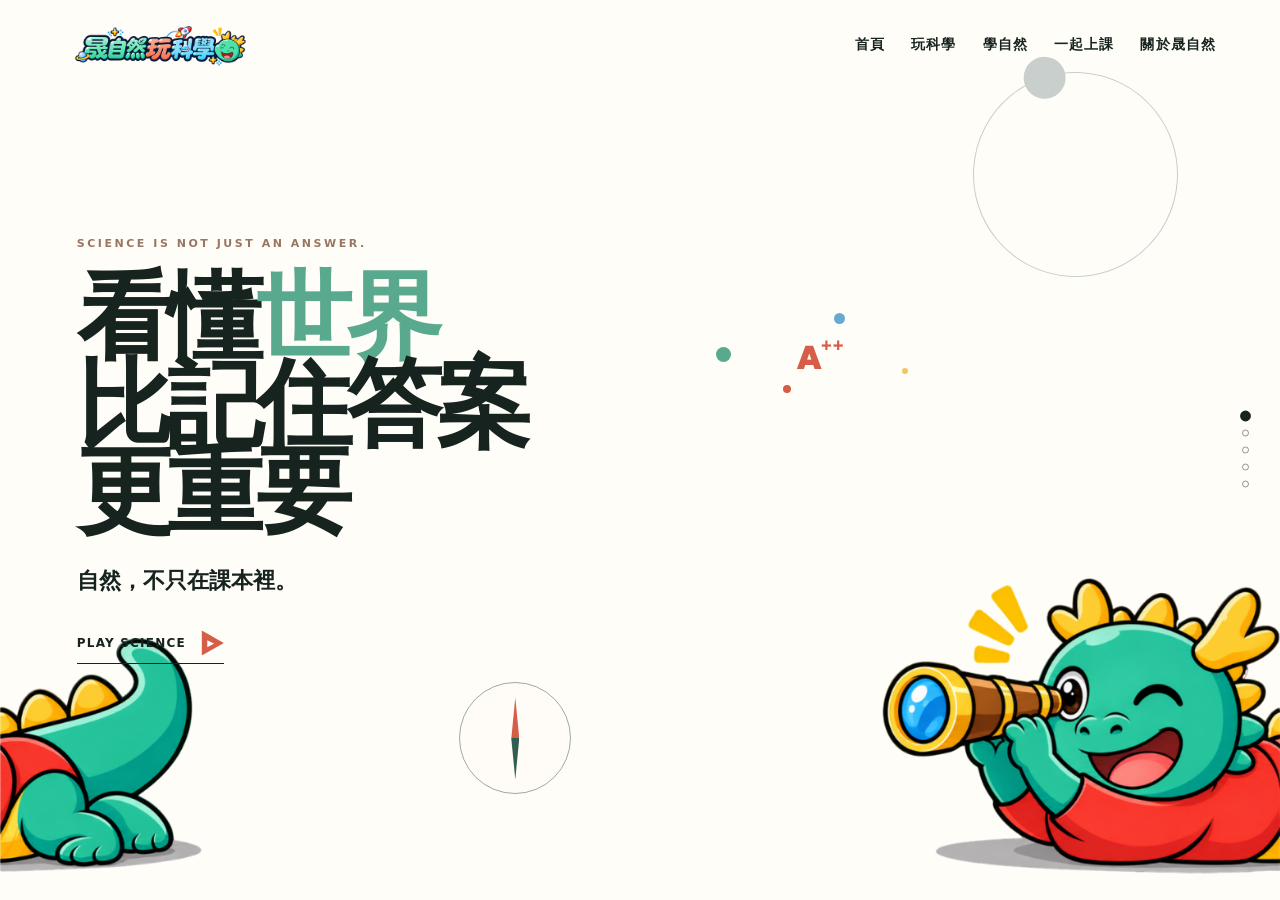
==== index.html @ 73b149ba "Match Safari CLASS layout and top spacing to approved mobile PWA (v80)" ====
<!doctype html><html lang="zh-Hant"><head><meta charset="utf-8"><meta name="viewport" content="width=device-width,initial-scale=1"><title>晟自然玩科學</title><link rel="icon" type="image/png" href="head.png?v=1"><link rel="apple-touch-icon" href="head.png?v=1"><link rel="manifest" href="manifest.webmanifest?v=1"><meta name="application-name" content="晟自然玩科學"><meta name="apple-mobile-web-app-title" content="晟自然玩科學"><meta name="theme-color" content="#f5f1e8"><meta name="description" content="晟自然｜國小、國中自然科學習、互動探索、考古題與線上課程。"><style>:root{--paper:#f5f1e8;--ink:#16231f;--muted:#69736f;--green:#59a98e;--deep:#315e50;--coral:#d65d47;--lime:#dce9a9;--night:#101b1c;--white:#fffdf8;--yellow:#f4c75d;--blue:#69a9d0;--play-neon:#00d2ff}*{box-sizing:border-box}html,body{margin:0;width:100%;height:100%;overflow:hidden}body{background:var(--paper);color:var(--ink);font-family:system-ui,-apple-system,"Noto Sans TC","Microsoft JhengHei",sans-serif}a{color:inherit}.wrap{width:min(1180px,88vw);margin:auto}.nav{height:90px;display:flex;align-items:center;justify-content:space-between;position:fixed;z-index:50;width:min(1248px,90vw);left:50%;right:auto;transform:translateX(-50%);top:0;transition:color .35s}.logo{display:flex;align-items:center}.logo-img{display:block;height:58px;width:auto;object-fit:contain}.links{display:flex;gap:26px;font-size:14px;font-weight:700;letter-spacing:.08em}.links a{text-decoration:none}.viewport{height:100svh;overflow:hidden}.track{height:100%;will-change:transform;transition:transform .78s cubic-bezier(.18,.92,.22,1.08)}.screen{height:100svh;min-height:100svh;position:relative;overflow:hidden;display:flex;align-items:center}.hero{background:var(--white);padding:110px 0 55px}.hero-copy{position:relative}.kicker,.section-label{font-size:11px;letter-spacing:.23em;font-weight:800;color:#987661;margin-bottom:24px}.hero h1{line-height:.91;letter-spacing:-.065em;margin:0;font-weight:900}.hero h1 i{font-style:normal;color:var(--green)}.hero p{font-size:clamp(17px,1.7vw,24px);font-weight:700;line-height:1.55;margin:28px 0 25px}.start,.btn{display:inline-flex;gap:13px;align-items:center;text-decoration:none;font-size:12px;font-weight:900;letter-spacing:.1em;border-bottom:1px solid currentColor;padding:8px 0}.start b{display:grid;place-items:center;width:25px;height:25px;background:var(--coral);color:white;clip-path:polygon(12% 0,100% 50%,12% 100%);font-size:9px}.lab{position:absolute}.moon-orbit{position:absolute;border:1px solid #bbc5c0;border-radius:50%;transform:rotate(-18deg)}.moon{position:absolute;border-radius:50%}.compass{position:absolute;width:112px;height:112px;border:1px solid #9eaaa4;border-radius:50%;display:grid;place-items:center;background:rgba(255,253,248,.8)}.needle{width:8px;height:82px;background:linear-gradient(var(--coral) 0 50%,var(--deep) 50%);clip-path:polygon(50% 0,100% 50%,50% 100%,0 50%);transition:transform .15s ease}.particle{position:absolute;border-radius:50%;background:var(--green);transition:transform .25s ease}.p1{width:15px;height:15px}.p2{width:8px;height:8px;background:var(--coral)}.p3{width:11px;height:11px;background:var(--blue)}.p4{width:6px;height:6px;background:var(--yellow)}.pluspop{position:absolute}.whyplay{background:var(--night);color:#f7f4e9}.whyplay-grid{display:grid;grid-template-columns:1fr 1fr;gap:8vw;align-items:center}.whyplay .why h2{font-size:clamp(35px,5.3vw,72px);line-height:1.08;margin:18px 0;letter-spacing:-.04em}.why-line{display:block;white-space:nowrap}.why-accent{color:#aebcb7}.whyplay .playbox{border-left:1px solid #48615c;padding-left:6vw}.playbox h2{font-size:clamp(58px,8vw,112px);line-height:.82;letter-spacing:-.07em;margin:18px 0 28px}.playbox h2 em{font-style:normal;color:var(--lime)}.playbox p{color:#aebcb7;line-height:1.75;max-width:440px}.playbox .btn{color:var(--play-neon);border-bottom-color:var(--play-neon);text-shadow:0 0 10px rgba(0,210,255,.5);box-shadow:0 7px 10px -10px rgba(0,210,255,.7);transition:color .2s,text-shadow .2s,box-shadow .2s}.playbox .btn:hover{color:var(--play-neon);text-shadow:0 0 10px rgba(0,210,255,.85),0 0 18px rgba(0,210,255,.5);box-shadow:0 8px 13px -9px rgba(0,210,255,1)}.dots{position:fixed;right:2.4vw;top:50%;transform:translateY(-50%);z-index:60;display:grid;gap:10px;transition:color .35s}.dot{width:7px;height:7px;border:1px solid currentColor;border-radius:50%;opacity:.45;transition:.25s}.dot.on{background:currentColor;transform:scale(1.55);opacity:1}.screen .scene{opacity:.15;transform:translateY(38px);transition:opacity .55s .18s,transform .72s cubic-bezier(.16,1,.3,1) .12s}.screen.active .scene{opacity:1;transform:none}.screen.active{animation:land .78s cubic-bezier(.18,.92,.22,1.08)}@keyframes land{0%{filter:brightness(.98)}72%{filter:brightness(1.015)}100%{filter:none}}@media(max-width:760px){html,body{overflow:auto}.viewport{height:auto;overflow:visible}.track{transform:none!important;transition:none}.screen{height:auto;min-height:100svh}.dots{display:none}.links{display:none}.nav{position:absolute}.whyplay-grid{grid-template-columns:1fr}.whyplay .playbox{border-left:0;padding:30px 0 0}}</style><link rel="stylesheet" href="hero-fix.css?v=80"></head><body><header class="nav"><div class="logo"><img class="logo-img" src="logo.png?v=2" alt="晟自然"></div><nav class="links"><a href="#hero">首頁</a><a href="#play">玩科學</a><a href="#learn">學自然</a><a href="#class">一起上課</a><a href="#about">關於晟自然</a></nav></header><div class="viewport"><main class="track" id="track"><section class="screen hero active" id="hero"><div class="wrap scene"><div class="hero-copy"><div class="kicker">SCIENCE IS NOT JUST AN ANSWER.</div><h1>看懂<i>世界</i><br>比記住答案<br>更重要</h1><p>自然，不只在課本裡。</p><a class="start go" href="#play" data-page="1">PLAY SCIENCE <b>▶</b></a></div></div><div class="lab" id="lab" aria-hidden="true"><div class="moon-orbit"><div class="moon"></div></div><div class="compass"><div class="needle" id="needle"></div></div><i class="particle p1"></i><i class="particle p2"></i><i class="particle p3"></i><i class="particle p4"></i><div class="pluspop">++</div></div><img class="hero-mascot tail" src="jiaB.png" alt=""><img class="hero-mascot head" src="jiaA.png" alt="加瓏拿著望遠鏡探索自然"></section><section class="screen whyplay" id="play"><svg class="play-circuit-art" viewBox="0 0 400 860" preserveAspectRatio="none" aria-hidden="true" focusable="false"><defs><linearGradient id="play-current" x1="0" y1="0" x2="1" y2="1"><stop stop-color="#79b69c"/><stop offset=".52" stop-color="#00d2ff"/><stop offset="1" stop-color="#dce9a9"/></linearGradient></defs><g class="circuit-wires"><path class="circuit-loop" d="M301 205 Q301 181 328 181 L357 181 Q380 181 380 207 L380 585 Q380 610 351 610 L345 610 Q321 610 321 633 L321 774 Q321 794 298 794 L282 794 Q262 794 262 773 L262 654 Q262 633 285 633 L297 633 L297 450 Q297 428 274 428 L267 428 L267 232 Q267 205 301 205 Z"/><path id="play-cta-wire" d=""/></g><g class="circuit-current"><path class="circuit-loop-flow" d="M301 205 Q301 181 328 181 L357 181 Q380 181 380 207 L380 585 Q380 610 351 610 L345 610 Q321 610 321 633 L321 774 Q321 794 298 794 L282 794 Q262 794 262 773 L262 654 Q262 633 285 633 L297 633 L297 450 Q297 428 274 428 L267 428 L267 232 Q267 205 301 205 Z"/><path class="circuit-cta-flow" id="play-cta-flow" d=""/></g><g class="circuit-nodes"><circle cx="301" cy="205" r="3"/><circle cx="297" cy="633" r="3"/><circle cx="321" cy="633" r="3"/><circle cx="262" cy="773" r="3"/></g><g class="circuit-symbols"><g class="circuit-bulb"><circle cx="380" cy="346" r="17"/><path d="M368 334 L392 358 M392 334 L368 358"/></g><g class="circuit-battery"><path d="M303 711 H339 M310 728 H332 M321 705 V711 M321 728 V735"/></g></g></svg><div class="wrap whyplay-grid scene"><div class="why"><div class="section-label">WHY 晟自然？</div><h2 class="why-desktop"><span class="why-line">不是把世界</span><span class="why-line">簡化</span><span class="why-line">而是讓孩子</span><span class="why-line">具備理解複雜</span><span class="why-line">的<span class="why-accent">能力</span></span></h2><h2 class="why-mobile"><span class="why-line">不是把世界簡化</span><span class="why-line">而是讓孩子</span><span class="why-line">具備理解複雜的<span class="why-accent">能力</span></span></h2></div><div class="playbox"><div class="section-label">01 / PLAY — 玩科學</div><h2>PLAY<br>WITH<br><em>SCIENCE.</em></h2><p class="play-desc-desktop">從探索月相、光學、電路到各種自然現象，透過互動模擬<br>自己動手操作，親眼看見，自然理解。</p><p class="play-desc-mobile"><span>從探索月相、光學、電路到各種自然現象</span><span>透過互動模擬，自己動手操作</span><span>親眼看見，自然理解。</span></p><a class="btn" href="https://ssscchannel.github.io/ssscsystem/" target="_blank" rel="noopener">進入「晟自然玩科學」 ↗</a></div></div></section><section class="screen learn" id="learn"><div class="wrap learn-grid scene"><div class="head-row"><div><div class="section-label">02 / LEARN — 主動練習</div><h2><span class="learn-title-main">學習</span><span class="learn-title-sub">不只一條路</span></h2></div></div><div class="paths"><article class="path"><span class="num">A / EXAM DATABASE</span><span class="mark" aria-hidden="true"></span><h3>考古題系統</h3><p class="learn-desc-desktop">國小自然科考古卷搜尋、整理與練習的資源站。</p><p class="learn-desc-mobile"><span>國小自然科考古卷搜尋</span><span>整理與練習的資源站</span></p><a href="https://ssscchannel.github.io/daq/" target="_blank" rel="noopener">開始探索 →</a></article><article class="path"><span class="num">B / QUICK TEST</span><span class="mark" aria-hidden="true"></span><h3>線上速測系統</h3><p class="learn-desc-desktop">3～9 年級自然科，隨時隨地、快速練習的成就系統。</p><p class="learn-desc-mobile"><span>3～9 年級自然科</span><span>隨時隨地、快速練習的成就系統</span></p><a href="https://ssscchannel.github.io/test/" target="_blank" rel="noopener">立即解鎖 →</a></article></div></div></section><section class="screen classroom" id="class"><div class="wrap scene"><div class="section-label">03 / CLASS — 一起上課</div><h2><span class="class-title-main">CLASS <span class="class-slash">/</span></span><span class="class-title-sub">WITH ME.</span><span class="online-live" aria-label="線上課程">ONLINE</span></h2><div class="classes"><article class="course course-core"><div class="course-kicker">▶ / CORE</div><div class="course-name" role="button" tabindex="0" aria-haspopup="dialog" aria-label="查看國小 3～6 年級進度課程說明">國小 3～6 年級<br>進度課程<span class="course-name-arrow">&nbsp;&nbsp;&nbsp;↑</span></div><div class="course-info"><div class="course-info-label">Course Introduction</div><strong>國小 3～6 年級進度課程</strong><ul><li>建構在學校課本之上的重點課程，單元內容與課本相符。</li><li>跨三大版本並結合國中延伸觀念，由晟老師自編講義。</li><li>購買課程會收到指定版本的單元序；每單元包含「講義＋教學影片」與「題庫＋解析影片」。</li><li>講義採電子檔，自行下載影印；課程可使用至國小畢業。</li></ul></div></article><article class="course course-advanced"><div class="course-kicker">▶▶ / ADVANCED</div><div class="course-name" role="button" tabindex="0" aria-haspopup="dialog" aria-label="查看考特殊班及銜接國中資優課程說明">考特殊班及銜接國中<br>資優課程<span class="course-name-arrow">&nbsp;&nbsp;&nbsp;↑</span></div><div class="course-info"><div class="course-info-label">Course Introduction</div><strong>考特殊班及銜接國中資優課程</strong><ul><li>專為想考特殊班、超修或先修國中的學生設計。</li><li>建構在「大滿貫」之上的延伸課程，與進度課程差異較大，建議高年級或應屆畢業生再報名。</li><li>晟老師整合 20 個主題單元的自編講義；每單元包含「講義＋教學影片」與「題庫＋解析影片」。</li><li>講義採電子檔，自行下載影印；課程可使用至國七。</li></ul></div></article><article class="course course-online"><div class="course-actions"><div class="course-actions-label">INFORMATION</div><div class="course-actions-row"><a class="course-action intro-action" href="https://youtu.be/mVKucfLiyaM" target="_blank" rel="noopener">課程介紹 ↗</a><a class="course-action join-action" href="https://lin.ee/tAE7oU7" target="_blank" rel="noopener">立即報名 ↗</a></div></div></article></div></div><dialog class="class-course-modal" id="class-course-modal" aria-labelledby="class-course-modal-title"><div class="class-modal-head"><span>COURSE INTRODUCTION</span><button type="button" class="class-modal-close" aria-label="關閉課程介紹">×</button></div><div id="class-course-modal-content"></div></dialog></section><section class="screen last" id="about"><div class="wrap last-grid scene"><div class="about"><div class="section-label">04 / ABOUT — 關於晟自然</div><blockquote><span>自然</span><span>不是記住答案</span><span>更不是一堆公式</span><span>而是一種</span><span class="about-green">看懂世界的方法</span></blockquote><div class="about-copy"><p class="about-intro"><strong>我是晟老師，歡迎來到晟自然。</strong><br>我致力於將枯燥的自然科學，轉化為易懂的趣味內容。透過實驗模擬，讓原本抽象難懂的科學原理，變成孩子看得到、玩得到的驚奇體驗。無論你是對世界充滿好奇的學生，還是想讓孩子愛上學習的家長，這裡都是你們的線上科學實驗室。</p><div class="core-title">🧪 教學三大核心</div><div class="core-list"><div class="core core-a"><b>眼見為憑</b><span>不做紙上談兵，直接動手做給你看，讓科學原理瞬間具象化。</span></div><div class="core core-b"><b>生活解密</b><span>從日常生活找問題，訓練孩子觀察與思考的科學腦。</span></div><div class="core core-c"><b>邏輯升級</b><span>不只看熱鬧，更教門道。潛移默化建立國中理化所需的邏輯基礎。</span></div></div></div><div class="about-mobile-panel"><p class="about-mobile-summary"><strong>我是晟老師，歡迎來到晟自然。</strong><span>把自然科學變得有趣、易懂，從生活探索世界。</span></p><button type="button" class="about-read-more" data-about-detail="teacher">認識晟老師 ＋</button><div class="about-mobile-feature"><nav class="about-mobile-social" aria-label="晟自然社群連結"><a class="about-social-row line" href="https://lin.ee/tAE7oU7" target="_blank" rel="noopener"><span class="about-social-mark">LINE</span><span class="about-social-name">LINE</span></a><a class="about-social-row youtube" href="https://www.youtube.com/@sssc_channel" target="_blank" rel="noopener"><span class="about-social-mark">▶</span><span class="about-social-name">YouTube</span></a><a class="about-social-row facebook" href="https://www.facebook.com/profile.php?id=100086567610033" target="_blank" rel="noopener"><span class="about-social-mark">f</span><span class="about-social-name">Facebook</span></a><a class="about-social-row instagram" href="https://www.instagram.com/sssc_channel/" target="_blank" rel="noopener"><span class="about-social-mark">◎</span><span class="about-social-name">Instagram</span></a></nav><div class="about-mobile-portrait" role="img" aria-label="晟老師人物插圖"></div></div></div></div><footer class="fixed-foot"><div class="about-mobile-tagline">晟自然！成績進步就是那麼自然。</div><div class="footer-brand"><img class="footer-trademark" src="ssslogo.png" alt="晟自然註冊商標"><div class="footer-left"><div>｜ 晟自然！成績進步就是那麼自然。 ｜</div><div>｜ 晟自然輔助系統工作室&nbsp;&nbsp;統一編號&nbsp;&nbsp;00829709 ｜</div></div></div><div class="footer-right"><div class="footer-socials"><a class="footer-social line" href="https://lin.ee/tAE7oU7" target="_blank" rel="noopener" aria-label="LINE"><span>LINE</span><small>LINE</small></a><a class="footer-social youtube" href="https://www.youtube.com/@sssc_channel" target="_blank" rel="noopener" aria-label="YouTube"><span>YT</span><small>YouTube</small></a><a class="footer-social facebook" href="https://www.facebook.com/profile.php?id=100086567610033" target="_blank" rel="noopener" aria-label="Facebook"><span>f</span><small>Facebook</small></a><a class="footer-social instagram" href="https://www.instagram.com/sssc_channel/" target="_blank" rel="noopener" aria-label="Instagram"><span>IG</span><small>Instagram</small></a></div><div class="footer-copyright">Copyright © 晟自然輔助系統 All Rights Reserved</div></div></footer></div><dialog class="about-mobile-dialog" id="about-mobile-dialog" aria-labelledby="about-mobile-dialog-title"><div class="about-mobile-dialog-head"><span>ABOUT / 晟自然</span><button class="about-mobile-dialog-close" type="button" aria-label="關閉介紹">×</button></div><h3 id="about-mobile-dialog-title"></h3><div id="about-mobile-dialog-body"></div></dialog></section></main></div><div class="dots" id="dots"><i class="dot on"></i><i class="dot"></i><i class="dot"></i><i class="dot"></i><i class="dot"></i></div><script>const track=document.getElementById('track'),screens=[...document.querySelectorAll('.screen')],dots=[...document.querySelectorAll('.dot')],dotsWrap=document.getElementById('dots'),nav=document.querySelector('.nav'),particles=[...document.querySelectorAll('.particle')];let page=0,busy=false,touchY=0,touchX=0,touchBlocked=false,touchTriggered=false;function paint(){track.style.transform=`translateY(${-page*100}svh)`;screens.forEach((s,i)=>s.classList.toggle('active',i===page));dots.forEach((d,i)=>d.classList.toggle('on',i===page));nav.style.color=(page===1)?'#f7f4e9':'#16231f';dotsWrap.style.color=(page===1)?'#f7f4e9':'#16231f'}function move(n){n=Math.max(0,Math.min(screens.length-1,n));if(n===page)return;page=n;busy=true;paint();setTimeout(()=>busy=false,900)}window.addEventListener('wheel',e=>{if(innerWidth<=760)return;e.preventDefault();if(busy)return;move(page+(e.deltaY>0?1:-1))},{passive:false});window.addEventListener('keydown',e=>{if(innerWidth<=760)return;if(document.querySelector('dialog[open]')||e.target.closest('input,textarea,select,[contenteditable]'))return;if(['ArrowDown','PageDown',' '].includes(e.key)){e.preventDefault();if(!busy)move(page+1)}if(['ArrowUp','PageUp'].includes(e.key)){e.preventDefault();if(!busy)move(page-1)}});window.addEventListener('touchstart',e=>{if(!e.touches.length)return;touchY=e.touches[0].clientY;touchX=e.touches[0].clientX;touchTriggered=false;const target=e.target;touchBlocked=!!document.querySelector('dialog[open]')||!!(target instanceof Element&&target.closest('dialog,[role="dialog"],.class-course-modal,.about-mobile-dialog'));},{passive:true,capture:true});function handleSwipe(e,live){if(innerWidth<=760)return;if(touchBlocked||touchTriggered||busy||document.querySelector('dialog[open]'))return;const point=live?e.touches[0]:e.changedTouches[0];if(!point)return;const dy=touchY-point.clientY,dx=touchX-point.clientX;if(Math.abs(dy)<(live?38:48)||Math.abs(dy)<Math.abs(dx)*1.25)return;touchTriggered=true;if(live&&e.cancelable)e.preventDefault();move(page+(dy>0?1:-1));}window.addEventListener('touchmove',e=>{if(innerWidth>760)handleSwipe(e,true)},{passive:false,capture:true});window.addEventListener('touchend',e=>handleSwipe(e,false),{passive:true,capture:true});window.addEventListener('touchcancel',()=>{touchBlocked=true;},{passive:true});document.querySelectorAll('a[href^="#"]').forEach(a=>a.addEventListener('click',e=>{let id=a.getAttribute('href');if(id==='#')return;let i=screens.findIndex(s=>('#'+s.id)===id);if(i>=0&&innerWidth>760){e.preventDefault();if(!busy)move(i)}}));window.addEventListener('mousemove',e=>{if(innerWidth<=760||!screens[0].classList.contains('active'))return;particles.forEach((p,i)=>{let dx=(e.clientX-innerWidth/2)/(55+i*18),dy=(e.clientY-innerHeight/2)/(70+i*20);p.style.transform=`translate(${dx}px,${dy}px)`})});paint();
if('IntersectionObserver' in window){const observer=new IntersectionObserver(entries=>{if(innerWidth>760)return;const target=entries.filter(e=>e.isIntersecting).sort((a,b)=>b.intersectionRatio-a.intersectionRatio)[0];if(!target)return;const idx=screens.indexOf(target.target);if(idx<0)return;page=idx;screens.forEach((s,i)=>s.classList.toggle('active',i===idx));dots.forEach((d,i)=>d.classList.toggle('on',i===idx));nav.style.color=(idx===1)?'#f7f4e9':'#16231f';dotsWrap.style.color=(idx===1)?'#f7f4e9':'#16231f';},{threshold:[.5,.65]});screens.forEach(s=>observer.observe(s));}
</script><script>
(()=>{const section=document.getElementById('class'),dialog=document.getElementById('class-course-modal'),content=document.getElementById('class-course-modal-content');if(!section||!dialog||!content)return;
const mobile=()=>window.matchMedia('(max-width:760px) and (orientation:portrait)').matches;
section.querySelectorAll('.course-core .course-name,.course-advanced .course-name').forEach((name)=>{
const open=()=>{if(!mobile())return;const courses=[...section.querySelectorAll('.course-core,.course-advanced')];content.innerHTML=courses.map((course,i)=>{const info=course.querySelector('.course-info');return info?'<section class="class-modal-course class-modal-course-'+(i+1)+'">'+info.innerHTML+'</section>':'';}).join('');if(!dialog.open)dialog.showModal();dialog.scrollTop=0;};
name.addEventListener('click',open);
name.addEventListener('keydown',(e)=>{if(!mobile())return;if(e.key==='Enter'||e.key===' '){e.preventDefault();open();}});
});
dialog.querySelector('.class-modal-close').addEventListener('click',()=>dialog.close());
dialog.addEventListener('click',e=>{if(e.target===dialog)dialog.close();});
dialog.addEventListener('close',()=>{content.innerHTML='';});
window.addEventListener('resize',()=>{if(dialog.open&&!mobile())dialog.close();});
})();
</script><script>
(()=>{const section=document.getElementById('about'),dialog=document.getElementById('about-mobile-dialog'),title=document.getElementById('about-mobile-dialog-title'),body=document.getElementById('about-mobile-dialog-body');if(!section||!dialog||!title||!body)return;
const mobile=()=>matchMedia('(max-width:760px) and (orientation:portrait)').matches;
section.querySelectorAll('[data-about-detail]').forEach(button=>button.addEventListener('click',()=>{if(!mobile())return;
const type=button.dataset.aboutDetail;dialog.dataset.kind=type;
if(type==='teacher'){title.textContent='認識晟老師';body.innerHTML='';body.appendChild(section.querySelector('.about-intro').cloneNode(true));const heading=document.createElement('h4');heading.textContent='🧪 教學三大核心';heading.className='about-dialog-core-heading';body.appendChild(heading);const list=section.querySelector('.core-list').cloneNode(true);list.classList.add('about-dialog-core-list');body.appendChild(list);}
else {const source=section.querySelector('.core-list .'+type);if(!source)return;title.textContent=source.querySelector('b').textContent;body.textContent=source.querySelector('span').textContent;}
if(!dialog.open)dialog.showModal();
}));
dialog.querySelector('.about-mobile-dialog-close').addEventListener('click',()=>dialog.close());
dialog.addEventListener('click',e=>{if(e.target===dialog)dialog.close();});
window.addEventListener('resize',()=>{if(dialog.open&&!mobile())dialog.close()});
})();
</script><script>
(()=>{const section=document.getElementById('play'),svg=section?.querySelector('.play-circuit-art'),cta=section?.querySelector('.playbox .btn');if(!section||!svg||!cta)return;
const matches=()=>matchMedia('(max-width:760px) and (orientation:portrait)').matches;
const set=(id,d)=>{const el=document.getElementById(id);if(el)el.setAttribute('d',d)};
function update(){if(!matches())return;const box=svg.getBoundingClientRect();if(!box.width||!box.height)return;
const toX=x=>(x-box.left)*400/box.width,toY=y=>(y-box.top)*860/box.height;
const link=cta.getBoundingClientRect();const startX=toX(link.right),startY=toY(link.bottom)-2;
const bendX=Math.min(292,Math.max(startX+17,245));
const connector='M'+startX.toFixed(2)+' '+startY.toFixed(2)+' H'+bendX.toFixed(2)+' Q297 '+startY.toFixed(2)+' 297 '+(startY-17).toFixed(2)+' V633';
set('play-cta-wire',connector);set('play-cta-flow',connector);

}
let frame=0;const schedule=()=>{cancelAnimationFrame(frame);frame=requestAnimationFrame(update)};
window.addEventListener('resize',schedule,{passive:true});window.addEventListener('orientationchange',schedule);window.addEventListener('load',schedule,{once:true});if(document.fonts?.ready)document.fonts.ready.then(schedule);schedule();
})();
</script><script src="hero-fix.js?v=26"></script><div class="site-version-widget" id="site-version-widget"><button type="button" class="site-version-trigger" id="site-version-trigger" aria-expanded="false" aria-controls="site-version-panel">v80</button><div class="site-version-panel" id="site-version-panel" hidden><strong>網站版本確認</strong><div class="site-version-row">目前畫面：<b id="site-version-local">v80</b></div><div class="site-version-row">線上版本：<b id="site-version-online">尚未檢查</b></div><p id="site-version-status" role="status" aria-live="polite">可檢查兩支手機是否使用相同版本。</p><div class="site-version-actions"><button type="button" id="site-version-check">檢查最新版</button><button type="button" id="site-version-reload" hidden>載入新版</button><button type="button" id="site-version-close">關閉</button></div></div></div><script>
/* Mobile version verification: compare the actually loaded CSS build to a fresh index.html. */
(()=>{
  const root=document.getElementById('site-version-widget');
  if(!root)return;
  const trigger=document.getElementById('site-version-trigger');
  const panel=document.getElementById('site-version-panel');
  const online=document.getElementById('site-version-online');
  const status=document.getElementById('site-version-status');
  const check=document.getElementById('site-version-check');
  const reload=document.getElementById('site-version-reload');
  const close=document.getElementById('site-version-close');
  const localMatch=document.querySelector('link[href*="hero-fix.css?v="]')?.getAttribute('href')?.match(/hero-fix\.css\?v=(\d+)/);
  const current=Number(localMatch?.[1]||0);
  document.getElementById('site-version-local').textContent=current?'v'+current:'無法辨識';
  trigger.textContent=current?'v'+current:'版本';
  let checking=false;
  const isMobile=()=>matchMedia('(max-width:760px) and (orientation:portrait)').matches;
  async function verify(){
    if(checking||!isMobile())return;
    checking=true;check.disabled=true;status.textContent='正在查詢線上版本…';
    try{
      const url=new URL('index.html',document.baseURI);
      url.searchParams.set('version_check',Date.now().toString());
      const response=await fetch(url.toString(),{cache:'no-store',credentials:'same-origin'});
      if(!response.ok)throw Error('HTTP '+response.status);
      const page=await response.text();
      const match=page.match(/hero-fix\.css\?v=(\d+)/);
      if(!match)throw Error('missing version');
      const latest=Number(match[1]);
      online.textContent='v'+latest;
      if(current&&latest>current){
        status.textContent='發現新版，請點選「載入新版」後再驗收畫面。';
        reload.hidden=false;
        trigger.classList.add('outdated');
      }else if(current&&latest===current){
        status.textContent='版本一致，可開始比較不同手機畫面。';
        reload.hidden=true;
        trigger.classList.remove('outdated');
      }else{
        status.textContent='線上版本與本機不一致，請稍後再檢查。';
        reload.hidden=false;
      }
    }catch(err){
      online.textContent='無法確認';
      status.textContent='暫時無法取得線上版本，請確認網路後重試。';
      reload.hidden=true;
    }finally{checking=false;check.disabled=false}
  }
  function open(){panel.hidden=false;trigger.setAttribute('aria-expanded','true');verify()}
  function shut(){panel.hidden=true;trigger.setAttribute('aria-expanded','false')}
  trigger.addEventListener('click',()=>panel.hidden?open():shut());
  close.addEventListener('click',shut);
  check.addEventListener('click',verify);
  reload.addEventListener('click',()=>{
    const url=new URL('index.html',document.baseURI);
    url.searchParams.set('updated',Date.now().toString());
    location.replace(url.toString());
  });
  document.addEventListener('visibilitychange',()=>{if(!document.hidden&&isMobile()&&!panel.hidden)verify()});
  window.addEventListener('pageshow',()=>{if(!panel.hidden)verify()});
})();
</script><script>
/* PWA-only logo action: keep header visual unchanged; tap or keyboard returns to HERO. */
(()=>{
  const logo=document.querySelector('.nav .logo');
  if(!logo)return;
  const pwa=()=>window.matchMedia('(max-width:760px) and (orientation:portrait) and (display-mode:standalone)').matches;
  const sync=()=>{
    if(pwa()){
      logo.setAttribute('role','button');
      logo.setAttribute('tabindex','0');
      logo.setAttribute('aria-label','回到網站最上方');
    }else{
      logo.removeAttribute('role');logo.removeAttribute('tabindex');logo.removeAttribute('aria-label');
    }
  };
  const go=()=>{
    if(!pwa())return;
    window.scrollTo({top:0,behavior:window.matchMedia('(prefers-reduced-motion: reduce)').matches?'auto':'smooth'});
  };
  logo.addEventListener('click',go);
  logo.addEventListener('keydown',event=>{
    if(!pwa()||(event.key!=='Enter'&&event.key!==' '))return;
    event.preventDefault();go();
  });
  window.addEventListener('resize',sync);
  sync();
})();
</script><script>
/* PWA HERO v65: reserve white space below the unchanged composition on any phone height. */
(()=>{
  const hero=document.getElementById('hero');
  if(!hero)return;
  const mode=matchMedia('(max-width:760px) and (orientation:portrait) and (display-mode:standalone)');
  function sync(){
    if(!mode.matches){hero.style.removeProperty('--hero-white-tail');return;}
    const available=window.innerHeight;
    const heroHeight=hero.getBoundingClientRect().height;
    const tail=Math.max(120,Math.ceil(available-heroHeight)+48);
    hero.style.setProperty('--hero-white-tail',tail+'px');
  }
  window.addEventListener('resize',sync,{passive:true});
  window.addEventListener('pageshow',sync);
  if(document.fonts?.ready)document.fonts.ready.then(sync);
  mode.addEventListener?.('change',sync);
  sync();
})();
</script><script>
/* Safari mobile v77: tap fixed logo to go to top; extend HERO white background to cover browser toolbar variations. */
(()=>{
  const hero=document.getElementById('hero');
  const logo=document.querySelector('.nav .logo');
  if(!hero||!logo)return;
  const safariBrowser=()=>matchMedia('(max-width:760px) and (orientation:portrait) and (display-mode:browser)').matches && CSS.supports('-webkit-touch-callout','none');
  function sync(){
    if(!safariBrowser()){
      hero.style.removeProperty('--safari-hero-white-tail');
      return;
    }
    const extra=Math.max(160,Math.ceil(window.innerHeight-hero.getBoundingClientRect().height)+64);
    hero.style.setProperty('--safari-hero-white-tail',extra+'px');
    logo.setAttribute('role','button');
    logo.setAttribute('tabindex','0');
    logo.setAttribute('aria-label','回到網站最上方');
  }
  function go(){
    if(!safariBrowser())return;
    window.scrollTo({top:0,behavior:matchMedia('(prefers-reduced-motion: reduce)').matches?'auto':'smooth'});
  }
  logo.addEventListener('click',go);
  logo.addEventListener('keydown',e=>{
    if(!safariBrowser()||(e.key!=='Enter'&&e.key!==' '))return;
    e.preventDefault();go();
  });
  window.addEventListener('resize',sync,{passive:true});
  window.addEventListener('pageshow',sync);
  if(document.fonts?.ready)document.fonts.ready.then(sync);
  sync();
})();
</script></body></html>
---- hero-fix.css ----
.hero{isolation:isolate}.hero-copy{width:49%;z-index:6;transform:translateY(-3vh)}.hero h1{font-size:clamp(54px,7.5vw,108px)}.lab{right:8vw;top:8%;width:min(44vw,650px);height:70%;z-index:5}.moon-orbit{right:0;top:0;width:205px;height:205px;animation:none;border-color:#c7cfcb}.moon{right:auto;top:-21px;left:81px;width:42px;height:42px;background:#c9cfcc;box-shadow:none;transform-origin:21px 123px;animation:moonTravel 8s linear infinite}.compass{right:calc(48% + 336px);top:auto;bottom:calc(12% - 168px)}.pluspop{left:34.5%;bottom:54.5%;transform:translate(-50%,50%);font-size:0;color:var(--coral);animation:gradeBreath 2.2s ease-in-out infinite}.pluspop::before{content:"A";font-size:30px;font-weight:950;line-height:1}.pluspop::after{content:"++";position:absolute;left:100%;top:-.38em;font-size:14px;font-weight:950;line-height:1;white-space:nowrap}.particle.p1{left:18%;bottom:54%}.particle.p2{left:30%;bottom:49%}.particle.p3{left:39%;bottom:60%}.particle.p4{left:51%;bottom:52%}.hero-mascot{position:absolute;z-index:3;pointer-events:none;user-select:none;display:block;height:auto;opacity:1!important}.hero-mascot.head{right:-1px;bottom:1.2vh;width:clamp(330px,32vw,610px)}.hero-mascot.tail{left:-1px;bottom:1.2vh;width:clamp(330px,32vw,610px)}
/* LEARN — current diagonal two-tone layout */
.learn{background:linear-gradient(114deg,#e9e5de 0%,#e9e5de 49.85%,#bd7f79 49.95%,#bd7f79 100%)}.learn .learn-grid{width:min(1180px,88vw);height:78vh;position:relative}.learn .head-row{position:absolute;inset:0;margin:0;z-index:4;pointer-events:none}.learn .head-row>div{position:absolute;left:0;top:0}.learn .head-row h2{margin:0;position:relative;height:calc(clamp(52px,6.2vw,88px)*1.8 + 12px);font-size:clamp(52px,6.2vw,88px);line-height:.9;letter-spacing:-.06em;font-weight:900;color:var(--ink)}.learn .head-row h2 span{position:absolute;left:0;white-space:nowrap}.learn .head-row h2 .learn-title-main{top:12px}.learn .head-row h2 .learn-title-sub{top:calc(12px + .9em);transform:translateX(2em)}.learn .paths{position:absolute;left:0;right:0;top:34%;bottom:0}.learn .path{position:absolute;min-height:0;z-index:3}.learn .path:first-child{left:0;top:7%;width:43%;padding:28px 7% 26px 0;color:#8f554f}.learn .path:first-child .num,.learn .path:first-child h3,.learn .path:first-child p,.learn .path:first-child a{position:relative;top:36px}.learn .path:first-child .num,.learn .path:first-child p{color:#8f554f}.learn .path:nth-child(2){right:0;bottom:0;width:43%;padding:26px 0 22px 7%;color:#f5eee8}.learn .path:nth-child(2) .num,.learn .path:nth-child(2) p{color:#f5eee8}.learn .path .num{display:block;font-size:10px;letter-spacing:.08em}.learn .path h3{font-size:clamp(34px,3.3vw,48px);margin:22px 0 12px;letter-spacing:-.035em}.learn .path p{font-size:14px;line-height:1.75;margin:0 0 20px}.learn .path .mark{font-size:0;position:absolute;display:block;width:clamp(150px,15vw,220px);height:clamp(150px,15vw,220px);opacity:1;pointer-events:none;z-index:-1}.learn .path .mark::before,.learn .path .mark::after{content:"";position:absolute;inset:17%;clip-path:polygon(8% 0,100% 50%,8% 100%);background:currentColor}.learn .path .mark::after{inset:25%;background:inherit;clip-path:polygon(8% 0,100% 50%,8% 100%)}.learn .path:first-child .mark{right:-3%;top:32px;color:rgba(143,85,79,.18);transform:rotate(90deg);animation:examLogoDrop 3.2s ease-in-out infinite}.learn .path:first-child .mark::after{background:#e9e5de}.learn .path:nth-child(2) .mark{left:-2%;right:auto;top:-20%;color:rgba(245,238,232,.25);transform:rotate(-8deg);animation:quickLogoPush 3.2s ease-in-out infinite}.learn .path:nth-child(2) .mark::after{background:#bd7f79}.learn .path a{display:inline-block;position:relative;border-bottom:0;padding:7px 22px 7px 0;text-decoration:none;transition:transform .28s cubic-bezier(.2,.8,.2,1),letter-spacing .28s ease}.learn .path a::after{content:"";position:absolute;left:0;right:0;bottom:2px;height:1px;background:currentColor;transform-origin:left center;transform:scaleX(.62);transition:transform .32s cubic-bezier(.2,.8,.2,1)}.learn .path a:hover{transform:translateX(7px);letter-spacing:.035em}.learn .path a:hover::after{transform:scaleX(1)}.learn .path:first-child::before{content:"DOWNLOAD";position:absolute;left:0;top:-50px;font-size:clamp(36px,5vw,72px);font-weight:900;letter-spacing:-.06em;color:rgba(143,85,79,.10);white-space:nowrap;pointer-events:none}.learn .path:nth-child(2)::before{content:"QUICK CHECK";position:absolute;right:0;top:-84px;font-size:clamp(36px,5vw,72px);font-weight:900;letter-spacing:-.06em;color:rgba(245,238,232,.12);white-space:nowrap;pointer-events:none}
/* CLASS — current brand-led layout */
.classroom{background:#dce6d7;position:relative}.classroom::after{content:"";position:absolute;right:13vw;top:3vh;width:clamp(330px,31vw,500px);height:60vh;background:url('titi.png') center/contain no-repeat;z-index:2;pointer-events:none}.classroom .wrap{position:relative;width:min(1180px,88vw);height:76vh;z-index:3}.classroom .section-label{margin:0;color:#5d766c}.classroom h2{margin:0;position:absolute;left:0;top:9%;line-height:.82;letter-spacing:-.075em}.classroom .class-title-main,.classroom .class-title-sub{display:block;font-size:clamp(78px,10vw,150px);font-weight:950;white-space:nowrap}.classroom .class-title-main{color:#18352c}.classroom .class-slash{display:inline-block;font-size:.78em;transform:translateY(-.17em)}.classroom .class-title-sub{color:#5b9c86;transform:translateX(13vw)}.classroom h2 .online-live{position:absolute;left:clamp(455px,39vw,585px);top:clamp(38px,4vw,60px);display:flex;align-items:flex-end;gap:16px;font-size:clamp(38px,5vw,75px);line-height:.9;letter-spacing:-.035em;font-weight:950;color:#18352c;white-space:nowrap;z-index:4}.classroom h2 .online-live::before{content:"";width:.24em;height:.24em;flex:0 0 auto;border-radius:50%;background:#d94b43;box-shadow:0 0 0 .34em rgba(217,75,67,0);animation:onAirGlow 1.8s ease-out infinite;margin-bottom:.08em}.classroom .classes{position:absolute;left:0;right:0;bottom:2%;display:grid;grid-template-columns:minmax(235px,.72fr) minmax(285px,.88fr) 1.4fr;align-items:stretch;overflow:visible}.classroom .course{min-height:145px;padding:22px 24px 18px 0;position:relative;cursor:default;overflow:visible}.classroom .course+.course{padding-left:24px}.classroom .course:nth-child(2){border-left:1px solid rgba(49,94,80,.28)}.classroom .course-kicker{font-size:11px;letter-spacing:.16em;font-weight:850;color:#536c62;margin-bottom:28px}.classroom .course-name{font-size:clamp(20px,1.72vw,27px);font-weight:900;line-height:1.25;letter-spacing:-.035em;color:#18352c;transition:transform .25s ease,color .25s ease}.classroom .course:nth-child(-n+2):hover .course-name{transform:translateY(-3px);color:#5b9c86}.classroom .course-info{position:absolute;left:0;bottom:calc(100% + 8px);width:clamp(430px,35vw,560px);padding:22px 26px 24px;border-top:2px solid #5b9c86;border-bottom:1px solid rgba(49,94,80,.22);background:rgba(239,244,235,.98);color:#18352c;opacity:0;transform:translateY(14px);pointer-events:none;transition:opacity .22s ease,transform .3s cubic-bezier(.2,.8,.2,1);z-index:8}.classroom .course:nth-child(2) .course-info{left:24px}.classroom .course-info-label{font-size:11px;letter-spacing:.16em;font-weight:900;color:#5b9c86;margin-bottom:14px;text-transform:uppercase}.classroom .course-info strong{display:block;font-size:19px;line-height:1.3;margin-bottom:13px;color:#18352c}.classroom .course-info ul{list-style:none;margin:0;padding:0;display:grid;gap:8px}.classroom .course-info li{position:relative;padding-left:16px;font-size:13px;line-height:1.62;color:#315e50}.classroom .course-info li::before{content:"•";position:absolute;left:0;top:0;color:#5b9c86;font-weight:900}.classroom .course:nth-child(-n+2):hover .course-info,.classroom .course:nth-child(-n+2):focus-within .course-info{opacity:1;transform:translateY(0)}.classroom .course:nth-child(3){display:flex;align-items:flex-start;justify-content:flex-end;padding:22px 0 18px 60px}.classroom .course-actions{display:flex;flex-direction:column;align-items:flex-start;gap:17px;min-width:min(100%,430px)}.classroom .course-actions-label{font-size:11px;letter-spacing:.2em;font-weight:900;color:#536c62}.classroom .course-actions-row{display:flex;align-items:center;gap:32px;width:100%}.classroom .course-action{display:inline-block;white-space:nowrap;font-size:clamp(17px,1.5vw,22px);font-weight:900;letter-spacing:.06em;color:#18352c;text-decoration:none;background:transparent;border-radius:0;padding:7px 0 8px;border-bottom:2px solid #18352c;transition:transform .25s ease,letter-spacing .25s ease,color .25s ease,border-color .25s ease}.classroom .course-action:hover{transform:translateX(6px);letter-spacing:.09em;color:#5b9c86;border-bottom-color:#5b9c86}
/* ABOUT — current static layout */
.last{position:relative;align-items:center;background:var(--white)}.last::before{content:"";position:absolute;left:8vw;bottom:8.5vh;width:clamp(360px,31vw,500px);height:78vh;background:url('me.png') center bottom/contain no-repeat;pointer-events:none;z-index:1}.last .last-grid{position:relative;z-index:2;width:min(1180px,88vw);height:78vh;display:grid;grid-template-columns:38% 1fr;grid-template-rows:minmax(0,1fr) auto;column-gap:8vw;row-gap:0;align-items:start}.last .about{grid-column:2;grid-row:1;position:relative;z-index:3;padding-top:1vh;max-width:650px}.last .about .section-label{margin-bottom:18px}.last .about blockquote{margin:10px 0 18px;font-size:clamp(34px,3.8vw,56px);line-height:1.1;letter-spacing:-.04em;max-width:640px}.last .about blockquote span{display:block}.last .about blockquote .about-green{color:var(--green)}.last .about-copy{max-width:610px}.last .about-intro{font-size:16px;line-height:1.72;margin:0 0 22px;color:var(--muted)}.last .about-intro strong{color:var(--ink);font-size:16px}.last .core-title{font-size:16px;font-weight:900;letter-spacing:.06em;margin-bottom:12px;color:var(--ink)}.last .core-list{display:grid;gap:12px}.last .core{display:grid;grid-template-columns:112px 1fr;align-items:baseline;gap:16px;font-size:16px;line-height:1.6;color:var(--muted)}.last .core span{white-space:nowrap}.last .core b{font-size:16px;white-space:nowrap}.last .core-a b{color:var(--coral)}.last .core-b b{color:var(--green)}.last .core-c b{color:var(--blue)}.last .fixed-foot{grid-column:1/3;grid-row:2;margin:0;padding-top:18px;border-top:1px solid #c7cfcb;display:flex;justify-content:space-between;align-items:flex-end;gap:32px;color:var(--ink)}.last .footer-brand{display:flex;align-items:center;gap:14px;min-width:0}.last .footer-trademark{display:block;height:49px;width:auto;max-width:49px;object-fit:contain;flex:0 0 auto}.last .footer-left{display:grid;gap:10px;font-size:14px;line-height:1.4;letter-spacing:.02em}.last .footer-right{display:grid;justify-items:end;gap:10px}.last .footer-socials{display:flex;gap:12px;align-items:center}.last .footer-social{width:36px;height:36px;border:1px solid rgba(22,35,31,.58);border-radius:50%;display:grid;place-items:center;text-decoration:none;position:relative;transition:.22s ease;background:var(--white)}.last .footer-social>span{font-size:10px;font-weight:950;letter-spacing:-.04em}.last .footer-social.youtube>span{font-size:12px}.last .footer-social.facebook>span{font-size:18px;font-family:Arial,sans-serif}.last .footer-social.instagram>span{font-size:13px;letter-spacing:0}.last .footer-social small{position:absolute;bottom:43px;left:50%;transform:translate(-50%,4px);font-size:9px;white-space:nowrap;opacity:0;pointer-events:none;transition:.2s;color:var(--muted)}.last .footer-social:hover{transform:translateY(-2px)}.last .footer-social:hover small{opacity:1;transform:translate(-50%,0)}.last .footer-social.line:hover{border-color:#06c755;color:#06c755}.last .footer-social.youtube:hover{border-color:#ff0033;color:#ff0033}.last .footer-social.facebook:hover{border-color:#1877f2;color:#1877f2}.last .footer-social.instagram:hover{border-color:#c13584;color:#c13584}.last .footer-copyright{font-size:13px;line-height:1.4;letter-spacing:.02em;white-space:nowrap}
@keyframes onAirGlow{0%{opacity:.72;box-shadow:0 0 0 .34em rgba(217,75,67,0)}50%{opacity:1;box-shadow:0 0 .26em .34em rgba(217,75,67,.34)}100%{opacity:.82;box-shadow:0 0 .52em .34em rgba(217,75,67,0)}}@keyframes examLogoDrop{0%,100%{transform:rotate(90deg) translateX(0)}50%{transform:rotate(90deg) translateX(12px)}}@keyframes quickLogoPush{0%,100%{transform:rotate(-8deg) translateX(0)}50%{transform:rotate(-8deg) translateX(12px)}}@keyframes moonTravel{from{transform:rotate(0deg)}to{transform:rotate(360deg)}}@keyframes gradeBreath{0%,100%{opacity:.72;text-shadow:0 0 3px rgba(214,93,71,.28),0 0 8px rgba(214,93,71,.18)}50%{opacity:1;text-shadow:0 0 6px rgba(214,93,71,.9),0 0 15px rgba(214,93,71,.65),0 0 28px rgba(214,93,71,.35)}}
@media(min-width:1101px){.classroom .course-info{width:max-content;max-width:none}.classroom .course-info li{white-space:nowrap}.last::before{left:calc(50% - 585px);bottom:20vh;width:420px;height:78vh;background-position:center bottom}.last .last-grid{width:min(1248px,90vw);height:78vh;grid-template-columns:38% 1fr;column-gap:3vw}.last .about{grid-column:auto;grid-row:auto;position:absolute;left:49%;right:auto;top:5vh;width:49%;max-width:none;padding-top:0}.last .about blockquote{margin:8px 0 24px;font-size:clamp(43px,4.15vw,63px);line-height:1.01;max-width:none;width:100%}.last .about-copy,.last .about-intro{max-width:none;width:100%}.last .fixed-foot{position:absolute;left:0;right:0;bottom:1.2vh;width:100%}}
@media(max-width:1100px) and (min-width:761px){.hero-copy{width:52%;transform:translateY(-2vh)}.lab{right:4vw;width:46vw;opacity:.86}.hero-mascot.head,.hero-mascot.tail{width:34vw;bottom:1vh}.classroom::after{right:8vw;width:34vw}.classroom .classes{grid-template-columns:.8fr 1fr 1.1fr}.classroom h2 .online-live{left:44vw;top:4vw;font-size:5vw}.classroom .course-info{width:clamp(380px,45vw,500px)}.classroom .course-actions-row{gap:20px}.last::before{left:5vw;width:36vw;height:72vh}.last .last-grid{grid-template-columns:36% 1fr;column-gap:6vw}.last .about{grid-column:2}.last .fixed-foot{grid-column:1/3}.last .core{grid-template-columns:100px 1fr}.last .core span{white-space:normal}.last .footer-copyright{white-space:normal;text-align:right}}
@media(max-width:760px){.hero-copy{width:100%;transform:none}.hero-mascot{display:none!important}.lab{right:3vw;top:16%;width:55vw;height:62%;opacity:.28}.learn{background:linear-gradient(165deg,#e9e5de 0%,#e9e5de 49.8%,#bd7f79 50%,#bd7f79 100%)}.learn .learn-grid{height:auto}.learn .head-row,.learn .paths,.learn .path{position:relative!important;inset:auto!important;width:100%!important}.learn .head-row>div{position:relative;inset:auto;width:auto;max-width:none}.learn .head-row h2 .learn-title-sub{transform:none}.learn .path:first-child::before,.learn .path:nth-child(2)::before{display:none}.learn .path:first-child,.learn .path:nth-child(2){padding:28px 0}.learn .path:first-child .num,.learn .path:first-child h3,.learn .path:first-child p,.learn .path:first-child a{top:auto}.learn .path .mark{width:120px;height:120px}.learn .path:first-child .mark{top:10px}.learn .path:nth-child(2) .mark{left:auto;right:8px;top:10px}.classroom::after{width:46vw;height:36vh;right:4vw;top:10vh;opacity:.9}.classroom .wrap{height:auto}.classroom h2{position:relative;top:auto;margin:20px 0 45px}.classroom .class-title-main,.classroom .class-title-sub{font-size:17vw}.classroom .class-title-sub{transform:none}.classroom h2 .online-live{position:relative;left:auto;top:auto;margin-top:14px;width:max-content;font-size:8vw;gap:10px}.classroom .classes{position:relative;inset:auto;grid-template-columns:1fr}.classroom .course,.classroom .course+.course{padding:20px 0;border-left:0!important;min-height:0}.classroom .course-info,.classroom .course:nth-child(2) .course-info{position:relative;left:auto;bottom:auto;margin-top:14px;width:100%;display:none;opacity:1;transform:none;padding:18px}.classroom .course:hover .course-info{display:block}.classroom .course:nth-child(3){justify-content:flex-start;padding:24px 0}.classroom .course-actions{align-items:flex-start;min-width:0;width:100%}.classroom .course-actions-row{gap:22px;flex-wrap:wrap}.classroom .course-action{font-size:18px}.last::before{display:none}.last .last-grid{height:auto;display:grid;grid-template-columns:1fr;grid-template-rows:auto;gap:34px}.last .about{grid-column:1;grid-row:auto;padding:0;max-width:none}.last .about blockquote{font-size:clamp(36px,11vw,54px)}.last .about-copy{max-width:none}.last .core{grid-template-columns:1fr;gap:4px}.last .core span{white-space:normal}.last .fixed-foot{grid-column:1;grid-row:auto;position:relative;display:flex;flex-direction:column;align-items:flex-start;gap:20px;margin-top:0}.last .footer-right{justify-items:start}.last .footer-copyright{white-space:normal}.last .footer-social small{display:none}}
@media(prefers-reduced-motion:reduce){.learn .path:first-child .mark,.learn .path:nth-child(2) .mark{animation:none}.learn .path a{transition:none}.classroom .course-info{transition:none}.classroom h2 .online-live::before{animation:none}}
/* HERO mobile portrait v1: preserve desktop styles, restore visual storytelling. */
@media(max-width:760px) and (orientation:portrait){
  html{scroll-snap-type:y mandatory;scroll-padding-top:0;overscroll-behavior-y:none}
  .screen{scroll-snap-align:start;scroll-snap-stop:always}
  .screen .scene,.screen.active .scene{opacity:1;transform:none}
  .hero{height:100svh;min-height:100svh;padding:clamp(92px,11svh,112px) 0 0;align-items:flex-start;overflow:hidden}
  .hero .wrap{width:88vw;margin:0 auto;position:relative;z-index:7}
  .hero-copy{width:100%;transform:none}
  .hero .kicker{font-size:clamp(9px,2.5vw,11px);letter-spacing:.14em;margin-bottom:clamp(12px,2.2svh,20px);white-space:nowrap}
  .hero h1{font-size:clamp(39px,10.3vw,52px);line-height:1.02;letter-spacing:-.065em}
  .hero p{font-size:clamp(15px,4vw,18px);margin:clamp(12px,2svh,20px) 0 12px}
  .hero .start{font-size:12px;padding:8px 0;min-height:42px}
  .hero-mascot{display:block!important;pointer-events:none;z-index:4}
  .hero-mascot.tail{left:-7vw;right:auto;bottom:3svh;width:clamp(205px,56vw,300px)}
  .hero-mascot.head{right:-8vw;left:auto;bottom:3svh;width:clamp(225px,65vw,350px)}
  .lab{left:auto;right:4vw;top:auto;bottom:12svh;width:69vw;height:31svh;opacity:.78;z-index:2;pointer-events:none}
  .moon-orbit{right:6%;top:0;width:clamp(140px,42vw,195px);height:clamp(140px,42vw,195px)}
  .moon{left:calc(50% - 21px)}
  .compass{right:12%;top:32%;bottom:auto;width:clamp(78px,23vw,112px);height:clamp(78px,23vw,112px)}
  .needle{height:72%}
  .pluspop{left:12%;bottom:62%;opacity:.8}
  .pluspop::before{font-size:21px}.pluspop::after{font-size:11px}
}
@media(max-width:760px) and (orientation:portrait) and (max-height:540px){
  .hero{padding-top:84px}
  .hero .kicker{margin-bottom:10px}
  .hero h1{font-size:clamp(36px,9.3vw,46px)}
  .hero p{margin:10px 0 5px}
  .hero-mascot.tail,.hero-mascot.head{bottom:1svh}
  .lab{bottom:9svh;height:29svh}
}

/* HERO mobile portrait v2: user's five layout adjustments; desktop unchanged. */
@media(max-width:760px) and (orientation:portrait){
  .hero .wrap{height:100%;min-height:0}
  .hero-copy{height:100%;display:flex;flex-direction:column;align-items:flex-start}
  .hero .kicker{display:none}
  .hero p{order:-1;margin:0 0 clamp(13px,2svh,19px);font-size:clamp(16px,4.1vw,19px)}
  .hero h1{order:0;font-size:clamp(42px,11.1vw,56px);line-height:1.015}
  .hero .start{order:1;margin-top:auto;margin-bottom:max(3.2svh,env(safe-area-inset-bottom));align-self:center;z-index:9}
  .hero-mascot.tail{bottom:12svh;width:clamp(200px,54vw,290px)}
  .hero-mascot.head{bottom:12svh;width:clamp(220px,61vw,330px)}
  .lab{bottom:23svh;height:29svh;width:68vw;opacity:.78}
}
@media(max-width:760px) and (orientation:portrait) and (max-height:540px){
  .hero h1{font-size:clamp(39px,10.4vw,49px)}
  .hero p{margin-bottom:9px}
  .hero-mascot.tail,.hero-mascot.head{bottom:11svh}
  .lab{bottom:21svh;height:27svh}
}

/* HERO mobile portrait v3: breathing room, one mascot and aligned telescope target. */
@media(max-width:760px) and (orientation:portrait){
  .hero{padding-top:clamp(119px,15svh,145px)}
  .hero-mascot.tail{display:none!important}
  .hero-mascot.head{display:block!important;right:-8vw;bottom:12svh;width:clamp(220px,61vw,330px)}
  /* Lab occupies HERO as positioning canvas; ring and compass share an exact center. */
  .hero .lab{
    --orbit-d:clamp(166px,49vw,208px);
    --compass-d:clamp(82px,25vw,108px);
    --ring-x:8vw;
    --ring-bottom:26svh;
    inset:0;width:100%;height:100%;opacity:1;z-index:2;pointer-events:none;
  }
  .hero .moon-orbit{
    top:auto;right:auto;left:var(--ring-x);bottom:var(--ring-bottom);
    width:var(--orbit-d);height:var(--orbit-d);
    border-color:rgba(146,167,156,.65);
  }
  .hero .compass{
    top:auto;right:auto;
    left:calc(var(--ring-x) + (var(--orbit-d) - var(--compass-d))/2);
    bottom:calc(var(--ring-bottom) + (var(--orbit-d) - var(--compass-d))/2);
    width:var(--compass-d);height:var(--compass-d);
    background:rgba(255,253,248,.45);border-color:rgba(117,147,132,.78);
  }
  .hero .moon{left:calc(50% - 17px);top:-17px;width:34px;height:34px;transform-origin:17px calc(var(--orbit-d)/2 + 17px)}
  .hero .pluspop{
    top:44%;bottom:auto;left:57%;right:auto;transform:none;opacity:.9;
  }
  .hero .particle.p1{top:46%;bottom:auto;left:74%}
  .hero .particle.p2{top:52%;bottom:auto;left:66%}
  .hero .particle.p3{top:49%;bottom:auto;left:84%}
  .hero .particle.p4{top:54%;bottom:auto;left:79%}
}
@media(max-width:760px) and (orientation:portrait) and (max-height:540px){
  .hero{padding-top:clamp(100px,14svh,120px)}
  .hero .lab{--ring-bottom:24svh;--orbit-d:clamp(150px,45vw,180px)}
  .hero-mascot.head{bottom:11svh}
}

/* HERO mobile portrait v4: exchange the two decorative groups. */
@media(max-width:760px) and (orientation:portrait){
  /* Large concentric orbital target, centered upper-right and intentionally cropped. */
  .hero .lab{
    --orbit-d:clamp(270px,77vw,365px);
    --compass-d:clamp(114px,35vw,156px);
    --ring-x:calc(83% - var(--orbit-d)/2);
    --ring-bottom:34svh;
  }
  .hero .moon-orbit{
    left:var(--ring-x);bottom:var(--ring-bottom);
    width:var(--orbit-d);height:var(--orbit-d);
    border-color:rgba(146,167,156,.62);
  }
  .hero .compass{
    left:calc(var(--ring-x) + (var(--orbit-d) - var(--compass-d))/2);
    bottom:calc(var(--ring-bottom) + (var(--orbit-d) - var(--compass-d))/2);
    width:var(--compass-d);height:var(--compass-d);
  }
  .hero .moon{animation:moonTravel 8s linear infinite}
  /* Four colored points frame the A++ cluster near the telescope's sightline. */
  .hero .pluspop{
    left:34%;top:71%;bottom:auto;transform:translate(-50%,-50%);
    opacity:1;text-align:center;
  }
  .hero .particle.p1{left:24%;top:67%;bottom:auto}
  .hero .particle.p2{left:46%;top:70%;bottom:auto}
  .hero .particle.p3{left:26%;top:77%;bottom:auto}
  .hero .particle.p4{left:47%;top:76%;bottom:auto}
}
@media(max-width:760px) and (orientation:portrait) and (max-height:540px){
  .hero .lab{--orbit-d:clamp(245px,73vw,330px);--ring-bottom:33svh}
  .hero .pluspop{top:70%}
  .hero .particle.p1{top:66%}
  .hero .particle.p2{top:69%}
  .hero .particle.p3{top:76%}
  .hero .particle.p4{top:75%}
}

/* HERO mobile portrait v5: larger higher orbit; A++ centered in sightline cluster. */
@media(max-width:760px) and (orientation:portrait){
  .hero .lab{
    --orbit-d:clamp(325px,94vw,450px);
    --compass-d:clamp(135px,42vw,188px);
    --ring-x:calc(82% - var(--orbit-d)/2);
    --ring-bottom:39svh;
  }
  .hero .pluspop{
    left:28%;top:75%;bottom:auto;
    transform:translate(-50%,-50%);
  }
  .hero .particle.p1{left:21%;top:71%;bottom:auto}
  .hero .particle.p2{left:35%;top:71%;bottom:auto}
  .hero .particle.p3{left:21%;top:79%;bottom:auto}
  .hero .particle.p4{left:35%;top:79%;bottom:auto}
}
@media(max-width:760px) and (orientation:portrait) and (max-height:540px){
  .hero .lab{--orbit-d:clamp(290px,88vw,390px);--ring-bottom:38svh}
  .hero .pluspop{top:74%}
  .hero .particle.p1,.hero .particle.p2{top:70%}
  .hero .particle.p3,.hero .particle.p4{top:78%}
}

/* HERO mobile portrait v6: orbit shift, living compass and organic particles. */
@keyframes heroMobileNeedleSeek{
  0%,100%{transform:rotate(-16deg)}
  38%{transform:rotate(15deg)}
  62%{transform:rotate(9deg)}
  82%{transform:rotate(-10deg)}
}
@media(max-width:760px) and (orientation:portrait){
  /* Move both concentric rings together; retain v5 diameters. */
  .hero .lab{--ring-x:calc(90% - var(--orbit-d)/2)}
  /* The desktop pointer-following behavior remains unchanged. */
  .hero .compass .needle{
    animation:heroMobileNeedleSeek 5.8s ease-in-out infinite;
    transform-origin:50% 50%;
  }
  /* Keep A++ fixed; loosen the four surrounding points. */
  .hero .particle.p1{left:18%;top:70%}
  .hero .particle.p2{left:39%;top:73%}
  .hero .particle.p3{left:23%;top:81%}
  .hero .particle.p4{left:41%;top:78%}
}
@media(max-width:760px) and (orientation:portrait) and (max-height:540px){
  .hero .particle.p1{top:69%}
  .hero .particle.p2{top:72%}
  .hero .particle.p3{top:80%}
  .hero .particle.p4{top:77%}
}
@media(prefers-reduced-motion:reduce){
  .hero .compass .needle{animation:none}
}

/* HERO mobile portrait v7: subtle warm-white text outline for legibility. */
@media(max-width:760px) and (orientation:portrait){
  .hero h1{
    -webkit-text-stroke:4px #fffdf8;
    paint-order:stroke fill;
  }
}

/* WHY / PLAY mobile portrait v1: shorter three-line WHY, expanded PLAY. */
.whyplay .why-mobile,.whyplay .play-desc-mobile{display:none}
@media(max-width:760px) and (orientation:portrait){
  .whyplay .why-desktop,.whyplay .play-desc-desktop{display:none}
  .whyplay .why-mobile,.whyplay .play-desc-mobile{display:block}
  .whyplay .whyplay-grid{width:88vw;gap:clamp(22px,4svh,36px)}
  .whyplay .why h2.why-mobile{
    font-size:clamp(27px,7.9vw,34px);
    line-height:1.19;
    margin:16px 0 0;
    letter-spacing:-.045em;
  }
  .whyplay .why-mobile .why-line{white-space:nowrap}
  .whyplay .playbox{padding:0;border-left:0}
  .whyplay .playbox h2{
    font-size:clamp(63px,17vw,78px);
    line-height:.82;
    margin:16px 0 24px;
  }
  .whyplay .play-desc-mobile{
    font-size:clamp(12px,3.35vw,14px);
    line-height:1.9;
    margin:0 0 18px;
  }
  .whyplay .play-desc-mobile span{display:block;white-space:nowrap}
}
@media(max-width:760px) and (orientation:portrait) and (max-height:540px){
  .whyplay .whyplay-grid{gap:18px}
  .whyplay .why h2.why-mobile{font-size:clamp(26px,7.3vw,32px);margin-top:10px}
  .whyplay .playbox h2{font-size:clamp(58px,16vw,70px);margin:12px 0 16px}
  .whyplay .play-desc-mobile{line-height:1.65;margin-bottom:12px}
}

/* WHY/PLAY mobile portrait v2 — circuit diagram with subtle moving current. */
.play-circuit-art{display:none}
@keyframes playCircuitFlow{to{stroke-dashoffset:-180}}
@media(max-width:760px) and (orientation:portrait){
  .whyplay{isolation:isolate}
  .whyplay .play-circuit-art{
    display:block;position:absolute;inset:0;width:100%;height:100%;
    z-index:0;pointer-events:none;overflow:hidden;
  }
  .whyplay .whyplay-grid{position:relative;z-index:2}
  .play-circuit-art .circuit-wires path{
    fill:none;stroke:#719589;stroke-width:1.25;opacity:.38;
    stroke-linecap:round;stroke-linejoin:round;
  }
  .play-circuit-art .circuit-current path{
    fill:none;stroke:url(#play-current);stroke-width:2.2;
    stroke-dasharray:3 175;stroke-dashoffset:0;
    stroke-linecap:round;opacity:.88;
    animation:playCircuitFlow 9s linear infinite;
  }
  .play-circuit-art .circuit-current path:nth-child(2){animation-delay:-3s}
  .play-circuit-art .circuit-current path:nth-child(3){animation-delay:-5s}
  .play-circuit-art .circuit-nodes circle{fill:#9abcaa;opacity:.55}
  .play-circuit-art .circuit-symbols{fill:none;stroke:#a7c3b2;stroke-width:1.4;opacity:.54}
  /* This extension grows directly from the CTA underline, so it stays connected across widths. */
  .whyplay .playbox .btn{
    position:relative;z-index:3;
  }
  .whyplay .playbox .btn::after{
    content:"";position:absolute;left:100%;bottom:-1px;
    width:clamp(72px,31vw,125px);height:clamp(40px,7svh,67px);
    border-bottom:1px solid rgba(0,210,255,.62);
    border-right:1px solid rgba(0,210,255,.40);
    border-bottom-right-radius:26px;
    pointer-events:none;
  }
}
@media(max-width:760px) and (orientation:portrait) and (max-width:360px){
  .whyplay .playbox .btn::after{width:22vw}
}
@media(prefers-reduced-motion:reduce){
  .play-circuit-art .circuit-current path{animation:none;stroke-dasharray:none;opacity:.4}
}

/* WHY/PLAY mobile portrait v3 — one coherent closed circuit with familiar symbols. */
@media(max-width:760px) and (orientation:portrait){
  .play-circuit-art .circuit-wires path{opacity:.47;stroke:#7c9f92}
  .play-circuit-art .circuit-current path{stroke-width:2;stroke-dasharray:3 175;opacity:.75}
  .play-circuit-art .circuit-current path:nth-child(4){animation-delay:-6.5s}
  .play-circuit-art .circuit-nodes circle{opacity:.48}
  .play-circuit-art .circuit-symbols{stroke:#b6cbbb;stroke-width:1.5;opacity:.7}
  .play-circuit-art .circuit-bulb{stroke:#dce9a9}
  .play-circuit-art .circuit-battery{stroke:#a8c5b6}
  .play-circuit-art .circuit-cta-bridge{stroke:#00d2ff;opacity:.58}
}

/* LEARN mobile portrait v1: steeper lower diagonal, staggered learning routes. */
@media(max-width:760px) and (orientation:portrait){
  .learn{height:100svh;min-height:100svh;background:#e9e5de;isolation:isolate}
  .learn::before{
    content:"";position:absolute;inset:0;pointer-events:none;
    background:#bd7f79;
    clip-path:polygon(0 66%,100% 47%,100% 100%,0 100%);
    z-index:0;
  }
  .learn .learn-grid{
    position:relative;width:88vw;height:100svh;z-index:1;
  }
  .learn .head-row{
    position:absolute!important;inset:auto!important;
    left:0!important;top:15%!important;width:100%!important;
  }
  .learn .head-row>div{position:relative;inset:auto}
  .learn .head-row h2{
    font-size:clamp(44px,12vw,54px);height:calc(2em + 4px);
    margin:0;line-height:.94;
  }
  .learn .head-row h2 .learn-title-main{top:4px}
  .learn .head-row h2 .learn-title-sub{top:calc(4px + .94em);transform:none}
  .learn .paths{
    position:absolute!important;inset:0!important;
    height:100%!important;width:100%!important;
  }
  .learn .path:first-child{
    position:absolute!important;inset:auto!important;
    left:0!important;top:37%!important;width:100%!important;
    padding:0!important;text-align:left;
  }
  .learn .path:nth-child(2){
    position:absolute!important;inset:auto!important;
    right:0!important;top:68%!important;width:100%!important;
    padding:0!important;text-align:right;
  }
  .learn .path .num{font-size:10px;letter-spacing:.09em}
  .learn .path h3{font-size:clamp(28px,8vw,35px);line-height:1.12;margin:20px 0 12px}
  .learn .path p{font-size:clamp(12px,3.4vw,14px);line-height:1.55;margin:0 0 17px}
  .learn .path a{font-size:clamp(13px,3.6vw,15px);padding:5px 0 8px}
  .learn .path:first-child .mark{right:2%;left:auto;top:8px}
  .learn .path:nth-child(2) .mark{right:0;left:auto;top:-12px}
}
@media(max-width:760px) and (orientation:portrait) and (max-height:540px){
  .learn .head-row{top:13%!important}
  .learn .path:first-child{top:35%!important}
  .learn .path:nth-child(2){top:66%!important}
  .learn .path h3{margin:14px 0 9px}
  .learn .path p{margin-bottom:11px}
}

/* LEARN mobile portrait v2 — B+C: bold diagonal composition + larger system titles. */
@media(max-width:760px) and (orientation:portrait){
  .learn::before{
    clip-path:polygon(0 77%,100% 43%,100% 100%,0 100%);
  }
  .learn .head-row{top:14%!important}
  .learn .path:first-child{
    top:34%!important;
    max-width:100%;
  }
  .learn .path:nth-child(2){
    top:62%!important;
    max-width:100%;
  }
  .learn .path h3{
    font-size:clamp(36px,10vw,43px);
    line-height:1.08;
    margin:17px 0 13px;
    letter-spacing:-.025em;
  }
  .learn .path:first-child p{max-width:min(78vw,330px)}
  .learn .path:nth-child(2) p{
    max-width:min(78vw,320px);
    margin-left:auto;
  }
  .learn .path .num{letter-spacing:.11em}
  .learn .path a{font-size:clamp(14px,3.8vw,16px)}
  .learn .path:first-child .mark{right:4%;top:10px}
  .learn .path:nth-child(2) .mark{right:1%;top:4px}
}
@media(max-width:760px) and (orientation:portrait) and (max-height:540px){
  .learn .head-row{top:12%!important}
  .learn .path:first-child{top:33%!important}
  .learn .path:nth-child(2){top:61%!important}
  .learn .path h3{font-size:clamp(32px,9.5vw,39px);margin:12px 0 9px}
  .learn .path p{font-size:clamp(11px,3.2vw,13px);margin-bottom:10px}
}

/* LEARN mobile portrait v3: stronger titles, intentional copy breaks and balanced animated marks.
   Do not change the approved header, headline or diagonal. */
.learn .learn-desc-mobile{display:none}
@media(max-width:760px) and (orientation:portrait){
  .learn .path .learn-desc-desktop{display:none}
  .learn .path .learn-desc-mobile{
    display:block;
    max-width:none;
    font-size:clamp(13px,3.55vw,15px);
    line-height:1.65;
    margin:0 0 14px;
    white-space:normal;
  }
  .learn .path .learn-desc-mobile span{display:block;white-space:nowrap}
  .learn .path h3{
    font-size:clamp(42px,11.7vw,50px);
    line-height:1.08;
    letter-spacing:-.045em;
    white-space:nowrap;
    margin:18px 0 13px;
  }
  .learn .path:first-child{top:33%!important}
  .learn .path:nth-child(2){top:61%!important}
  .learn .path:first-child .mark{
    width:clamp(148px,42vw,192px);
    height:clamp(148px,42vw,192px);
    right:-9%;left:auto;top:68px;
  }
  .learn .path:nth-child(2) .mark{
    width:clamp(150px,44vw,195px);
    height:clamp(150px,44vw,195px);
    left:-8%;right:auto;top:63px;
  }
  .learn .path a{font-size:clamp(15px,4vw,17px)}
}
@media(max-width:760px) and (orientation:portrait) and (max-width:370px){
  .learn .path h3{font-size:clamp(38px,11.2vw,43px)}
  .learn .path .learn-desc-mobile{font-size:12px}
}
@media(max-width:760px) and (orientation:portrait) and (max-height:540px){
  .learn .path:first-child{top:32%!important}
  .learn .path:nth-child(2){top:59%!important}
  .learn .path h3{font-size:clamp(35px,10.5vw,44px);margin:11px 0 8px}
  .learn .path .learn-desc-mobile{font-size:clamp(11px,3.15vw,13px);line-height:1.45;margin-bottom:8px}
  .learn .path:first-child .mark{top:45px}
  .learn .path:nth-child(2) .mark{top:45px}
}

/* LEARN mobile portrait v4 — lift only the left end of the dividing diagonal,
   so the large QUICK TEST heading stays entirely on the rose field. */
@media(max-width:760px) and (orientation:portrait){
  .learn::before{
    clip-path:polygon(0 69%,100% 43%,100% 100%,0 100%);
  }
}

/* LEARN mobile portrait v5 — longer balanced CTA underlines. */
@media(max-width:760px) and (orientation:portrait){
  .learn .path a::after{
    width:clamp(110px,31vw,140px);
    left:0;right:auto;
    transform:scaleX(1);
  }
  .learn .path:nth-child(2) a::after{
    left:auto;right:0;
    transform-origin:right center;
  }
}

/* LEARN mobile portrait v6 — keep CTA underline only slightly longer than label. */
@media(max-width:760px) and (orientation:portrait){
  .learn .path a::after{
    width:calc(100% - 10px);
    transform:scaleX(1);
  }
}

/* CLASS mobile portrait v1 — single screen, compact courses, mascot/action zone and scroll-contained modal. */
.class-course-modal{display:none}
@media(max-width:760px) and (orientation:portrait){
  .classroom{height:100svh;min-height:100svh;overflow:hidden;align-items:stretch}
  .classroom .wrap{position:relative;width:88vw;height:100svh;margin:auto;z-index:3}
  .classroom .section-label{position:absolute;left:0;top:14%;font-size:11px}
  .classroom h2{position:absolute;left:0;top:18.8%;margin:0;line-height:.85}
  .classroom .class-title-main,.classroom .class-title-sub{
    display:block;font-size:clamp(57px,16.3vw,76px);line-height:.86;
  }
  .classroom .class-title-sub{transform:none}
  .classroom .class-slash{display:none}
  .classroom h2 .online-live{
    position:relative;left:auto;top:auto;margin-top:14px;width:max-content;
    font-size:clamp(14px,4vw,17px);font-weight:800;letter-spacing:.16em;
    line-height:1.2;gap:9px;align-items:center;padding:5px 10px 5px 2px;
    color:#315e50;
  }
  .classroom h2 .online-live::before{
    width:7px;height:7px;flex:0 0 7px;margin:0;
    box-shadow:none;animation:none;background:#d94b43;
  }
  .classroom .classes{position:static;display:block;inset:auto;width:100%;height:100%}
  .classroom .course,.classroom .course+.course{
    position:absolute;left:0;right:0;width:100%;padding:0!important;
    margin:0;min-height:0;border:0!important;overflow:visible;
  }
  .classroom .course-core{top:41%}
  .classroom .course-advanced{top:53%}
  .classroom .course-kicker{margin:0 0 12px;font-size:10px}
  .classroom .course-name{
    display:block;position:relative;top:auto;max-width:100%;
    width:max-content;font-size:clamp(15px,4.2vw,18px);
    line-height:1.35;letter-spacing:-.045em;font-weight:900;
    white-space:nowrap;cursor:pointer;
    padding:4px 0 7px;border-bottom:1px dashed rgba(49,94,80,.52);
  }
  .classroom .course-name br,.classroom .course-name-arrow{display:none}
  .classroom .course-name:focus-visible{outline:2px solid #315e50;outline-offset:4px}
  .classroom .course-name::after{
    content:"點選查看介紹";font-size:10px;font-weight:500;
    color:#5d766c;letter-spacing:.02em;
    position:absolute;right:0;top:100%;white-space:nowrap;
  }
  .classroom .course-info,.classroom .course:nth-child(2) .course-info,
  .classroom .course:hover .course-info,.classroom .course:focus-within .course-info{
    display:none!important;
  }
  .classroom .course-online{top:auto;bottom:13%;left:auto;right:0;width:61%!important}
  .classroom .course-actions{gap:15px;min-width:0;width:100%;align-items:flex-start}
  .classroom .course-actions-label{font-size:10px}
  .classroom .course-actions-row{display:flex;flex-wrap:wrap;gap:12px 18px;width:100%}
  .classroom .course-action{font-size:clamp(14px,3.8vw,17px);padding-bottom:6px}
  .classroom::after{
    right:auto;left:1.8vw;top:auto;bottom:9%;
    width:36vw;height:28svh;opacity:1;
    background-position:center bottom;
  }
  .class-course-modal[open]{
    display:block;position:fixed;inset:0;
    width:min(90vw,460px);max-width:90vw;
    max-height:min(78svh,690px);height:auto;
    margin:auto;padding:22px 22px 26px;
    background:#eff4eb;color:#18352c;border:1px solid #99b7a8;
    border-top:4px solid #5b9c86;border-radius:12px;
    box-shadow:0 18px 60px rgba(10,35,24,.25);
    overflow-y:auto;overscroll-behavior:contain;z-index:999;
  }
  .class-course-modal::backdrop{background:rgba(12,34,26,.53)}
  .class-modal-head{display:flex;align-items:center;justify-content:space-between;gap:14px;margin-bottom:12px}
  .class-modal-head>span{font-size:10px;letter-spacing:.15em;font-weight:800;color:#597967}
  .class-modal-close{display:grid;place-items:center;width:38px;height:38px;flex:0 0 38px;border:1px solid #8cae9b;border-radius:50%;background:transparent;color:#18352c;font-size:26px;line-height:1;cursor:pointer}
  .class-course-modal #class-course-modal-content strong{display:block;font-size:20px;line-height:1.4;margin-bottom:16px}
  .class-course-modal #class-course-modal-content>.course-info-label{display:none}
  .class-course-modal ul{list-style:none;display:grid;gap:12px;padding:0;margin:0}
  .class-course-modal li{position:relative;padding-left:17px;font-size:14px;line-height:1.7;color:#315e50}
  .class-course-modal li::before{content:"•";position:absolute;left:0;color:#5b9c86}
}
@media(max-width:760px) and (orientation:portrait) and (max-height:540px){
  .classroom .section-label{top:12%}
  .classroom h2{top:17%}
  .classroom .course-core{top:40%}
  .classroom .course-advanced{top:52%}
  .classroom .course-online{bottom:10%}
  .classroom::after{bottom:7%;height:26svh}
}

/* CLASS mobile portrait v2 — expressive course hierarchy and balanced action/mascot pairing. */
@media(max-width:760px) and (orientation:portrait){
  .classroom .course-core{top:40%}
  .classroom .course-advanced{top:51.8%}
  .classroom .course-kicker{margin-bottom:9px;font-size:10px}
  .classroom .course-name{
    width:max-content;max-width:100%;
    font-size:clamp(20px,5.6vw,24px);
    line-height:1.3;
    padding:3px 0 7px;
    border-bottom:1px solid rgba(49,94,80,.32);
    white-space:nowrap;
  }
  .classroom .course-core .course-name br{display:none}
  .classroom .course-advanced .course-name br{display:initial}
  .classroom .course-name::after{
    content:"☝";display:inline-block;position:relative;
    left:auto;right:auto;top:-1px;
    margin-left:9px;font-size:19px;line-height:1;
    color:#315e50;vertical-align:middle;
    animation:classTapNudge 2.7s ease-in-out infinite;
  }
  .classroom .course-advanced .course-name::after{animation-delay:-1.2s}
  .classroom .course-online{
    left:0!important;right:auto!important;
    width:52%!important;bottom:12%;
  }
  .classroom .course-actions{gap:13px;align-items:flex-start}
  .classroom .course-actions-row{
    display:flex;flex-direction:column;
    align-items:flex-start;flex-wrap:nowrap;
    gap:14px;
  }
  .classroom .course-action{
    font-size:clamp(16px,4.4vw,19px);
    padding:6px 0 8px;
    min-width:0;
  }
  .classroom::after{
    left:auto;right:2.5vw;top:auto;bottom:6.5%;
    width:47vw;height:32svh;
    background-size:contain;background-position:center bottom;
  }
}
@keyframes classTapNudge{
  0%,100%{transform:translateY(0)}
  45%{transform:translateY(-3px)}
}
@media(max-width:760px) and (orientation:portrait) and (max-height:540px){
  .classroom .course-core{top:38.5%}
  .classroom .course-advanced{top:50%}
  .classroom .course-name{font-size:clamp(19px,5.25vw,22px)}
  .classroom .course-online{bottom:10%}
  .classroom::after{bottom:5%;height:30svh}
}
@media(prefers-reduced-motion:reduce){
  .classroom .course-name::after{animation:none}
}

/* CLASS mobile portrait v3 — identifiable online-course label, triangle click cue and larger Titi. */
@media(max-width:760px) and (orientation:portrait){
  /* ONLINE means the course delivery format, not a live broadcast. */
  .classroom h2 .online-live{
    display:inline-flex;align-items:center;gap:10px;
    margin-top:15px;padding:8px 11px;
    border:1px solid rgba(49,94,80,.45);border-radius:3px;
    background:rgba(255,253,248,.34);
    color:#18352c;font-size:clamp(16px,4.4vw,19px);
    font-weight:900;letter-spacing:.13em;line-height:1;
  }
  .classroom h2 .online-live::before{
    content:"";width:8px;height:8px;flex:0 0 8px;
    background:#d94b43;border-radius:50%;box-shadow:none;
    animation:none;margin:0;
  }
  .classroom h2 .online-live::after{
    content:"線上課程";font-size:10px;font-weight:700;
    letter-spacing:.1em;margin-left:1px;
    color:#5d766c;border-left:1px solid rgba(49,94,80,.32);
    padding-left:10px;
  }
  /* Use a simple monochrome play triangle; no emoji/font-dependent hand. */
  .classroom .course-name::after{
    content:"▶";position:relative;display:inline-block;
    font-family:Arial,sans-serif;font-size:12px;
    line-height:1;color:#5b9c86;vertical-align:middle;
    margin-left:9px;top:-2px;right:auto;left:auto;
    animation:classTriangleNudge 2.8s ease-in-out infinite;
  }
  .classroom .course-advanced .course-name::after{animation-delay:-1.2s}
  .classroom .course-name:focus:not(:focus-visible){outline:none}
  .classroom .course-online{
    left:7%!important;right:auto!important;
    width:43%!important;bottom:11%;
  }
  .classroom .course-actions{gap:13px;width:100%}
  .classroom .course-actions-row{gap:14px;align-items:flex-start}
  .classroom::after{
    left:auto;right:0;top:auto;bottom:3%;
    width:61vw;height:39svh;
    background-position:center bottom;
    opacity:1;
  }
}
@keyframes classTriangleNudge{
  0%,100%{transform:translateX(0)}
  50%{transform:translateX(4px)}
}
@media(max-width:760px) and (orientation:portrait) and (max-height:540px){
  .classroom h2 .online-live{padding:7px 10px;margin-top:11px}
  .classroom .course-online{bottom:8%}
  .classroom::after{bottom:2%;height:36svh;width:58vw}
}
@media(prefers-reduced-motion:reduce){
  .classroom .course-name::after{animation:none}
}

/* CLASS mobile portrait v4 — borderless tapped course names, mirror Titi and swap with information. */
@media(max-width:760px) and (orientation:portrait){
  .classroom .course-name:focus,
  .classroom .course-name:focus-visible{
    outline:0!important;
    box-shadow:none!important;
  }
  .classroom .course-name:focus-visible{
    border-bottom-color:#315e50;
    border-bottom-width:2px;
  }
  .classroom::after{
    left:0;right:auto;bottom:2%;
    width:67vw;height:43svh;
    transform:scaleX(-1);
    transform-origin:center center;
  }
  .classroom .course-online{
    left:auto!important;right:0!important;
    width:42%!important;bottom:12%;
  }
  .classroom .course-actions{align-items:flex-start}
  .classroom .course-actions-row{align-items:flex-start}
}
@media(max-width:760px) and (orientation:portrait) and (max-height:540px){
  .classroom::after{left:0;right:auto;bottom:1%;width:64vw;height:39svh}
  .classroom .course-online{left:auto!important;right:0!important;bottom:9%}
}

/* CLASS mobile portrait v5 — advanced course on one line; extra space beside Titi. */
@media(max-width:760px) and (orientation:portrait){
  .classroom .course-advanced .course-name br{display:none}
  .classroom .course-advanced .course-name{
    font-size:clamp(17px,4.8vw,20px);
    letter-spacing:-.055em;
    white-space:nowrap;
  }
  .classroom::after{
    left:-16px;right:auto;
  }
}
@media(max-width:760px) and (orientation:portrait) and (max-width:360px){
  .classroom .course-advanced .course-name{font-size:clamp(16px,4.65vw,17px)}
  .classroom::after{left:-12px}
}

/* CLASS mobile portrait v6 — stronger single-line advanced heading; lift paired bottom elements. */
@media(max-width:760px) and (orientation:portrait){
  .classroom .course-advanced .course-name{
    font-size:clamp(19px,5.35vw,22px);
    letter-spacing:-.055em;
  }
  .classroom::after{bottom:5%}
  .classroom .course-online{bottom:15%}
}
@media(max-width:760px) and (orientation:portrait) and (max-width:360px){
  .classroom .course-advanced .course-name{font-size:clamp(17px,4.95vw,19px)}
}
@media(max-width:760px) and (orientation:portrait) and (max-height:540px){
  .classroom::after{bottom:4%}
  .classroom .course-online{bottom:12%}
}

/* CLASS mobile portrait v7 — separate CORE from header, tighten spacing to ADVANCED. */
@media(max-width:760px) and (orientation:portrait){
  .classroom .course-core{top:42%!important}
}
@media(max-width:760px) and (orientation:portrait) and (max-height:540px){
  .classroom .course-core{top:40.5%!important}
}

/* CLASS mobile portrait v8 — subtly enlarge only the ADVANCED course title. */
@media(max-width:760px) and (orientation:portrait){
  .classroom .course-advanced .course-name{
    font-size:clamp(20px,5.65vw,23px);
  }
}
@media(max-width:760px) and (orientation:portrait) and (max-width:360px){
  .classroom .course-advanced .course-name{
    font-size:clamp(18px,5.2vw,20px);
  }
}

/* ABOUT mobile portrait v1 — compact story, tappable details and three-tier footer. */
.about-mobile-panel,.about-mobile-dialog{display:none}
@media(max-width:760px) and (orientation:portrait){
  .last{height:100svh;min-height:100svh;align-items:stretch;overflow:hidden}
  .last::before{display:none}
  .last .last-grid{display:block;position:relative;width:88vw;height:100svh;margin:auto}
  .last .about{position:absolute;left:0;right:0;top:13.3%;width:100%;max-width:none;padding:0}
  .last .about .section-label{margin:0 0 13px;font-size:10px}
  .last .about blockquote{
    font-size:clamp(28px,8.6vw,37px);
    line-height:1.08;letter-spacing:-.04em;
    margin:0 0 17px;max-width:100%;
  }
  .last .about-copy{display:none}
  .last .about-mobile-panel{display:block}
  .last .about-mobile-summary{margin:0;font-size:clamp(12px,3.55vw,15px);line-height:1.6;color:#6b7771}
  .last .about-mobile-summary strong{display:block;font-weight:800;color:#16231f}
  .last .about-mobile-summary span{display:block}
  .last .about-read-more{
    margin:9px 0 15px;padding:2px 0 5px;
    border:0;border-bottom:1px solid #618f7d;
    border-radius:0;background:transparent;color:#315e50;
    font:700 13px/1.4 inherit;cursor:pointer;
  }
  .last .about-mobile-core-title{
    font-size:14px;font-weight:900;letter-spacing:.04em;
    color:#16231f;margin:0 0 10px;
  }
  .last .about-mobile-core-links{display:flex;justify-content:space-between;gap:5px}
  .last .about-core-link{
    min-width:0;flex:1;border:0;background:transparent;
    font-size:clamp(13px,3.75vw,16px);font-weight:900;
    letter-spacing:-.02em;padding:6px 0 8px;cursor:pointer;
    border-bottom:1px solid #c7cfcb;white-space:nowrap;
  }
  .last .about-core-link.core-a{color:#d65d47}
  .last .about-core-link.core-b{color:#59a98e}
  .last .about-core-link.core-c{color:#69a9d0}
  .last .about-core-link:focus-visible,.last .about-read-more:focus-visible{outline:2px solid #315e50;outline-offset:3px}
  .last .fixed-foot{
    position:absolute;left:0;right:0;bottom:2.6%;
    margin:0;width:100%;padding:11px 0 0;
    border-top:1px solid #c7cfcb;
    display:flex;flex-direction:column;align-items:center;
    justify-content:center;gap:8px;
  }
  .last .footer-right{display:contents}
  .last .footer-socials{order:1;display:flex;justify-content:center;gap:15px}
  .last .footer-social{width:34px;height:34px}
  .last .footer-brand{order:2;width:100%;justify-content:center;gap:0}
  .last .footer-trademark{display:none}
  .last .footer-left{font-size:clamp(10px,2.8vw,12px);line-height:1.5;gap:2px;text-align:center;letter-spacing:0}
  .last .footer-copyright{
    order:3;font-size:10px;line-height:1.3;
    white-space:normal;text-align:center;
    color:#67756d;
  }
  .about-mobile-dialog[open]{
    display:block;position:fixed;inset:0;margin:auto;
    width:min(90vw,460px);max-width:90vw;
    max-height:75svh;height:auto;
    padding:22px 22px 25px;border-radius:12px;
    background:#fffdf8;color:#16231f;
    border:1px solid #b7cbc0;border-top:4px solid #59a98e;
    box-shadow:0 18px 60px rgba(12,34,26,.22);
    overflow-y:auto;overscroll-behavior:contain;z-index:999;
  }
  .about-mobile-dialog::backdrop{background:rgba(12,34,26,.50)}
  .about-mobile-dialog-head{display:flex;align-items:center;justify-content:space-between;gap:10px;margin-bottom:14px}
  .about-mobile-dialog-head span{font-size:10px;letter-spacing:.14em;font-weight:800;color:#618b78}
  .about-mobile-dialog-close{width:38px;height:38px;display:grid;place-items:center;background:transparent;border:1px solid #9ebbae;border-radius:50%;color:#16231f;font-size:26px;cursor:pointer}
  .about-mobile-dialog h3{font-size:23px;line-height:1.3;margin:0 0 14px}
  .about-mobile-dialog #about-mobile-dialog-body{font-size:15px;line-height:1.8;color:#536a5e}
  .about-mobile-dialog #about-mobile-dialog-body p{margin:0}
}
@media(max-width:760px) and (orientation:portrait) and (max-height:540px){
  .last .about{top:12.5%}
  .last .about blockquote{font-size:clamp(25px,7.75vw,32px);margin-bottom:11px}
  .last .about-read-more{margin:6px 0 9px}
  .last .about-mobile-core-title{margin-bottom:5px}
  .last .fixed-foot{bottom:1.5%;gap:5px}
}

/* ABOUT mobile portrait v2 — brand portrait, stacked core actions, lighter compact dialogs. */
@media(max-width:760px) and (orientation:portrait){
  .last .about blockquote{margin-bottom:26px}
  .last .about-mobile-summary{line-height:1.58}
  .last .about-read-more{margin:10px 0 20px}
  .last .about-mobile-core-title{
    display:block;font-size:15px;margin-bottom:10px;
    letter-spacing:.025em;
  }
  .last .about-mobile-feature{
    display:grid;grid-template-columns:55% 45%;
    align-items:center;position:relative;width:100%;
    height:clamp(164px,22svh,204px);
  }
  .last .about-mobile-core-links{
    position:relative;z-index:2;display:flex;
    flex-direction:column;justify-content:center;
    gap:11px;align-items:stretch;
  }
  .last .about-core-link{
    display:flex;align-items:center;justify-content:space-between;
    flex:none;width:100%;min-height:42px;
    border:1px solid #ccdbd2;border-radius:5px;
    background:rgba(255,253,248,.9);
    padding:9px 12px 9px 13px;
    font-size:clamp(14px,3.9vw,16px);line-height:1.2;
    letter-spacing:.01em;text-align:left;
    transition:border-color .2s,background .2s;
  }
  .last .about-core-link span{font-size:22px;font-weight:400;line-height:.7;opacity:.7}
  .last .about-core-link:active{background:#edf4ef}
  .last .about-mobile-portrait{
    position:relative;z-index:1;align-self:stretch;
    width:122%;margin-left:-7%;
    background:url('me.png') center bottom/contain no-repeat;
    pointer-events:none;
  }
  .about-mobile-dialog[open]{
    width:min(82vw,345px);max-width:82vw;
    max-height:min(62svh,500px);
    padding:17px 20px 21px;border-radius:9px;
    border:1px solid #d5ded7;
    box-shadow:0 12px 35px rgba(12,34,26,.16);
  }
  .about-mobile-dialog::backdrop{background:rgba(12,34,26,.27)}
  .about-mobile-dialog-head{margin-bottom:8px}
  .about-mobile-dialog-head span{font-size:10px}
  .about-mobile-dialog-close{
    width:28px;height:28px;display:grid;place-items:center;
    border:none;border-radius:0;font-size:24px;font-weight:300;
    line-height:1;
  }
  .about-mobile-dialog h3{
    font-size:clamp(19px,5.1vw,23px);
    margin:0 0 10px;line-height:1.25;
    color:#18352c;
  }
  .about-mobile-dialog[data-kind="core-a"] h3{color:#d65d47}
  .about-mobile-dialog[data-kind="core-b"] h3{color:#399b7b}
  .about-mobile-dialog[data-kind="core-c"] h3{color:#5c9fc6}
  .about-mobile-dialog #about-mobile-dialog-body{
    font-size:14px;line-height:1.7;color:#52675d;
  }
}
@media(max-width:760px) and (orientation:portrait) and (max-height:540px){
  .last .about blockquote{margin-bottom:13px}
  .last .about-read-more{margin:6px 0 10px}
  .last .about-mobile-core-title{margin-bottom:6px}
  .last .about-mobile-feature{height:clamp(141px,21svh,176px)}
  .last .about-mobile-core-links{gap:7px}
  .last .about-core-link{min-height:37px;padding:7px 10px}
}

/* ABOUT mobile portrait v3 — social links become the main contact rail; teacher + core in one dialog. */
@media(max-width:760px) and (orientation:portrait){
  .last .about-mobile-feature{
    display:grid;grid-template-columns:49% 51%;
    position:relative;align-items:stretch;
    width:100%;height:clamp(220px,31svh,280px);
    margin-top:3px;
  }
  .last .about-mobile-social{
    display:flex;flex-direction:column;
    justify-content:center;gap:0;z-index:2;min-width:0;
  }
  .last .about-social-row{
    display:flex;align-items:center;gap:9px;
    min-height:51px;padding:7px 4px 7px 0;
    border-bottom:1px solid #d6dfd8;
    text-decoration:none;color:#20372c;
    background:transparent;
    transition:color .2s,border-color .2s,transform .2s;
  }
  .last .about-social-row:first-child{border-top:1px solid #d6dfd8}
  .last .about-social-mark{
    flex:0 0 33px;width:33px;height:33px;
    display:grid;place-items:center;
    border:1px solid #c7d3cb;border-radius:7px;
    background:#fffdf8;color:#315e50;
    font-size:15px;font-weight:900;line-height:1;
    letter-spacing:-.05em;
  }
  .last .about-social-row.line .about-social-mark{font-size:8px;letter-spacing:-.07em}
  .last .about-social-row.youtube .about-social-mark{font-size:14px}
  .last .about-social-row.facebook .about-social-mark{font:bold 20px Arial,sans-serif}
  .last .about-social-row.instagram .about-social-mark{font-size:26px;font-weight:400}
  .last .about-social-name{font-size:clamp(13px,3.55vw,15px);font-weight:800;white-space:nowrap}
  .last .about-social-arrow{font-size:14px;line-height:1;margin-left:auto;color:#6b9985}
  .last .about-social-row:active{transform:translateX(3px)}
  .last .about-social-row:focus-visible{outline:2px solid #315e50;outline-offset:3px}
  .last .about-mobile-portrait{
    width:140%;height:100%;margin-left:-11%;
    background:url('me.png') center bottom/contain no-repeat;
    align-self:end;pointer-events:none;
  }
  /* These social links now appear in the content; avoid showing them twice. */
  .last .footer-socials{display:none}
  .last .fixed-foot{gap:6px;padding-top:10px}
  .last .about-mobile-dialog .about-dialog-core-heading{
    margin:18px 0 10px;padding-top:14px;
    border-top:1px solid #dce5df;
    color:#18352c;font-size:15px;font-weight:900;
  }
  .last .about-mobile-dialog .about-dialog-core-list{
    display:grid;gap:13px;
  }
  .last .about-mobile-dialog .about-dialog-core-list .core{
    display:block;color:#52675d;font-size:13px;line-height:1.6;
  }
  .last .about-mobile-dialog .about-dialog-core-list b{
    display:block;font-size:14px;margin-bottom:3px;
  }
  .last .about-mobile-dialog .about-dialog-core-list span{
    display:block;white-space:normal;
  }
  .last .about-mobile-dialog .about-dialog-core-list .core-a b{color:#d65d47}
  .last .about-mobile-dialog .about-dialog-core-list .core-b b{color:#399b7b}
  .last .about-mobile-dialog .about-dialog-core-list .core-c b{color:#5c9fc6}
}
@media(max-width:760px) and (orientation:portrait) and (max-height:540px){
  .last .about-mobile-feature{height:clamp(185px,29svh,225px)}
  .last .about-social-row{min-height:44px;padding:5px 3px 5px 0}
  .last .about-social-mark{width:30px;height:30px;flex-basis:30px}
}

/* ABOUT mobile portrait v4 — unframed compact social rail, larger portrait, tagline above footer rule, justified reading. */
.about-mobile-tagline{display:none}
@media(max-width:760px) and (orientation:portrait){
  .last .about-read-more,
  .last .about-read-more:focus,
  .last .about-read-more:focus-visible{
    outline:0!important;box-shadow:none!important;
    border:0!important;border-bottom:1px solid #618f7d!important;
    border-radius:0;background:transparent;
    -webkit-tap-highlight-color:transparent;
  }
  .last .about-read-more:focus-visible{border-bottom-width:2px!important}
  /* A compact, clean editorial contact list — not boxed cards. */
  .last .about-mobile-feature{
    grid-template-columns:42% 58%;
    height:clamp(245px,35svh,320px);
    margin-top:0;
  }
  .last .about-mobile-social{
    justify-content:center;gap:10px;
    padding-left:0;
  }
  .last .about-social-row,
  .last .about-social-row:first-child{
    gap:8px;width:100%;min-height:43px;
    border:0!important;padding:6px 0;
    background:transparent;
    color:#1d382c;
  }
  .last .about-social-mark{
    flex:0 0 27px;width:27px;height:27px;
    border:0!important;border-radius:50%;
    background:#eaf2eb;color:#315e50;
    font-size:13px;
  }
  .last .about-social-row.line .about-social-mark{
    color:#167a50;background:#e2f1e7;font-size:8px;
  }
  .last .about-social-row.youtube .about-social-mark{
    color:#bc4c42;background:#f8e9e5;font-size:11px;
  }
  .last .about-social-row.facebook .about-social-mark{
    color:#476d9a;background:#e8edf6;font:bold 18px Arial,sans-serif;
  }
  .last .about-social-row.instagram .about-social-mark{
    color:#a36b8d;background:#f4eaf1;font-size:23px;font-weight:400;
  }
  .last .about-social-name{
    font-size:clamp(12px,3.25vw,14px);
    letter-spacing:-.025em;font-weight:750;
  }
  .last .about-social-arrow{
    margin-left:auto;font-size:13px;color:#789184;
  }
  .last .about-mobile-portrait{
    width:163%;height:100%;margin-left:-17%;
    background-position:center bottom;
    background-size:contain;
  }
  .last .fixed-foot{
    border-top:0!important;
    padding-top:0!important;gap:0!important;
    bottom:2.5%;
  }
  .last .about-mobile-tagline{
    display:block;order:0;
    width:100%;text-align:center;
    font-size:clamp(11px,3vw,13px);
    font-weight:650;letter-spacing:.015em;
    line-height:1.5;color:#315e50;
    padding-bottom:10px;
  }
  .last .footer-brand{
    order:1;border-top:1px solid #c7cfcb;
    padding-top:11px;width:100%;
  }
  .last .footer-left>div:first-child{display:none}
  .last .footer-left{gap:0}
  .last .footer-copyright{
    order:2;margin-top:6px;
  }
  /* Make the teacher story and the three core explanations read in even CJK columns. */
  .about-mobile-dialog[data-kind="teacher"]{
    width:min(86vw,360px);max-width:86vw;
  }
  .about-mobile-dialog #about-mobile-dialog-body .about-intro{
    text-align:justify;text-justify:inter-ideograph;
    letter-spacing:.008em;line-height:1.85;
    overflow-wrap:anywhere;
  }
  .about-mobile-dialog .about-dialog-core-list .core span{
    text-align:justify;text-justify:inter-ideograph;
    line-height:1.8;
  }
}
@media(max-width:760px) and (orientation:portrait) and (max-height:540px){
  .last .about-mobile-feature{height:clamp(210px,32svh,265px)}
  .last .about-mobile-social{gap:6px}
  .last .about-social-row{min-height:39px}
  .last .about-mobile-tagline{padding-bottom:7px}
  .last .footer-brand{padding-top:7px}
  .last .fixed-foot{bottom:1.5%}
}

/* ABOUT mobile portrait v5 — taller, slightly raised portrait and closer arrowless social links. */
@media(max-width:760px) and (orientation:portrait){
  .last .about-mobile-social{
    transform:translateX(12px);
    width:calc(100% - 12px);
  }
  .last .about-social-row{justify-content:flex-start}
  .last .about-social-arrow{display:none!important}
  .last .about-mobile-portrait{
    width:167%;
    height:calc(100% + 34px);
    transform:translateY(-30px);
    background-position:center bottom;
  }
}
@media(max-width:760px) and (orientation:portrait) and (max-height:540px){
  .last .about-mobile-portrait{
    height:calc(100% + 24px);
    transform:translateY(-21px);
  }
}

/* ABOUT mobile portrait v6 — move social links up/right, enlarge teacher link. */
@media(max-width:760px) and (orientation:portrait){
  .last .about-mobile-social{
    transform:translate(28px,-24px);
    width:calc(100% - 28px);
  }
  .last .about-read-more{
    font-size:clamp(15px,4vw,17px);
    font-weight:750;
    line-height:1.4;
  }
}
@media(max-width:760px) and (orientation:portrait) and (max-height:540px){
  .last .about-mobile-social{transform:translate(24px,-18px);width:calc(100% - 24px)}
}

/* WHY/PLAY mobile portrait v4 — responsive connected circuit without text flashes. */
@media(max-width:760px) and (orientation:portrait){
  .whyplay .play-circuit-art{position:absolute;inset:0;width:100%;height:100%;pointer-events:none;overflow:hidden;z-index:0}
  .whyplay .whyplay-grid{position:relative;z-index:2}
  .whyplay .playbox .btn::after{content:none!important;display:none!important}
  .play-circuit-art .circuit-loop,.play-circuit-art #play-cta-wire{
    stroke:#7c9f92;stroke-width:1.35;opacity:.57;fill:none;stroke-linecap:round;stroke-linejoin:round;
  }
  .play-circuit-art .circuit-loop-flow,.play-circuit-art .circuit-cta-flow{
    fill:none;stroke:#00d2ff;stroke-width:2.4;
    stroke-dasharray:18 420;stroke-dashoffset:0;opacity:.8;
    stroke-linecap:round;animation:playCircuitFlow 9s linear infinite;
  }
  .play-circuit-art .circuit-cta-flow{animation-delay:-2.5s}
}
@media(prefers-reduced-motion:reduce){
  .play-circuit-art .circuit-loop-flow,.play-circuit-art .circuit-cta-flow{animation:none;opacity:.18}
}

/* CLASS mobile portrait v3 — show both course introductions in either modal entry. */
@media(max-width:760px) and (orientation:portrait){
  .class-course-modal #class-course-modal-content{
    display:grid;
    gap:20px;
  }
  .class-course-modal .class-modal-course{
    min-width:0;
  }
  .class-course-modal .class-modal-course + .class-modal-course{
    border-top:1px solid rgba(49,94,80,.22);
    padding-top:20px;
  }
  .class-course-modal #class-course-modal-content .class-modal-course>.course-info-label{
    display:none;
  }
  .class-course-modal #class-course-modal-content .class-modal-course strong{
    display:block;
    font-size:clamp(17px,4.6vw,20px);
    line-height:1.4;
    margin-bottom:12px;
  }
  .class-course-modal #class-course-modal-content .class-modal-course ul{
    gap:9px;
  }
  .class-course-modal #class-course-modal-content .class-modal-course li{
    font-size:clamp(12px,3.5vw,14px);
    line-height:1.62;
  }
}

/* CLASS mobile portrait v4 — clearer, larger and consistently aligned course descriptions. */
@media(max-width:760px) and (orientation:portrait){
  .class-course-modal[open]{
    width:min(92vw,460px);max-width:92vw;
    padding:19px 20px 24px;
  }
  .class-course-modal #class-course-modal-content{
    gap:21px;
  }
  .class-course-modal #class-course-modal-content .class-modal-course strong{
    font-size:clamp(19px,5.1vw,22px);
    line-height:1.43;
    letter-spacing:.005em;
    margin-bottom:13px;
  }
  .class-course-modal #class-course-modal-content .class-modal-course ul{
    display:grid;gap:12px;
    padding:0;margin:0;
  }
  .class-course-modal #class-course-modal-content .class-modal-course li{
    position:relative;
    padding-left:17px;
    font-size:clamp(15px,3.9vw,16px);
    line-height:1.78;
    letter-spacing:.008em;
    text-align:justify;
    text-justify:inter-ideograph;
    overflow-wrap:break-word;
  }
  .class-course-modal #class-course-modal-content .class-modal-course li::before{
    left:0;top:0;
    font-size:15px;
    line-height:1.78;
  }
  .class-course-modal .class-modal-course + .class-modal-course{
    padding-top:21px;
  }
}

/* LEARN mobile portrait v7 — underline follows the text width, not padded link width. */
@media(max-width:760px) and (orientation:portrait){
  .learn .path a{
    display:inline-block;
    width:max-content;
    max-width:100%;
    padding:5px 0 8px;
    white-space:nowrap;
  }
  .learn .path a::after,
  .learn .path:nth-child(2) a::after{
    left:0;right:auto;
    width:100%;
    bottom:2px;
    transform:scaleX(1);
    transform-origin:left center;
  }
}

/* MOBILE PAGE NAVIGATION v1 — the site uses a transformed five-screen track, not native page scroll. */
@media(max-width:760px) and (orientation:portrait){
  html,body{height:100%;overflow:hidden;overscroll-behavior:none}
  html{scroll-snap-type:none;scroll-padding-top:0}
  .viewport{height:100svh;overflow:hidden;overscroll-behavior:none}
  .track{height:100%;transition:transform .72s cubic-bezier(.22,.78,.2,1)}
  .screen{height:100svh;min-height:100svh;scroll-snap-align:none}
}
@media(max-width:760px) and (orientation:portrait) and (prefers-reduced-motion:reduce){
  .track{transition-duration:.01ms}
}

/* MOBILE PAGE NAVIGATION v2 — handle live touch motion on iOS/Android; keep dialogs scrollable. */
@media(max-width:760px) and (orientation:portrait){
  .viewport,.track,.screen{touch-action:pan-x}
  .class-course-modal[open],.about-mobile-dialog[open]{touch-action:pan-y}
}

/* MOBILE SCROLL v1 — abandon swipe paging; restore reliable native vertical scrolling. */
@media(max-width:760px) and (orientation:portrait){
  html,body{
    height:auto!important;min-height:100%;
    overflow-x:hidden!important;overflow-y:auto!important;
    overscroll-behavior-y:auto!important;
    touch-action:pan-y!important;
  }
  html{scroll-snap-type:none!important;scroll-behavior:auto}
  .viewport{
    height:auto!important;min-height:100svh;
    overflow:visible!important;touch-action:pan-y!important;
  }
  .track{
    height:auto!important;
    transform:none!important;
    transition:none!important;
    will-change:auto!important;
    touch-action:pan-y!important;
  }
  .screen{
    height:100svh;min-height:100svh;
    scroll-snap-align:none!important;
    scroll-snap-stop:normal!important;
    touch-action:pan-y!important;
  }
  .class-course-modal[open],.about-mobile-dialog[open]{
    touch-action:pan-y!important;
    overscroll-behavior:contain;
  }
}

/* SAFARI LEARN v56 — move both learning routes down equally; preserve standalone PWA and desktop. */
@supports (-webkit-touch-callout: none){
  @media (max-width:760px) and (orientation:portrait) and (display-mode:browser){
    .learn .path:first-child{top:35%!important}
    .learn .path:nth-child(2){top:63%!important}
  }
  @media (max-width:760px) and (orientation:portrait) and (display-mode:browser) and (max-height:540px){
    .learn .path:first-child{top:34%!important}
    .learn .path:nth-child(2){top:61%!important}
  }
}

/* SAFARI CLASS TITI v57 — reduce mascot dimensions 5% only in iPhone browser mode. */
@supports (-webkit-touch-callout: none){
  @media (max-width:760px) and (orientation:portrait) and (display-mode:browser){
    .classroom::after{width:63.65vw;height:40.85svh}
  }
  @media (max-width:760px) and (orientation:portrait) and (display-mode:browser) and (max-height:540px){
    .classroom::after{width:60.8vw;height:37.05svh}
  }
}

/* SAFARI ABOUT v58 — preserve approved PWA; reduce portrait 8%, add foot clearance, shift social rail 10px right. */
@supports (-webkit-touch-callout: none){
  @media (max-width:760px) and (orientation:portrait) and (display-mode:browser){
    .last .about-mobile-portrait{
      transform:translateY(-35px) scale(.92);
      transform-origin:center bottom;
    }
    .last .about-mobile-social{
      transform:translate(38px,-24px);
      width:calc(100% - 38px);
    }
  }
  @media (max-width:760px) and (orientation:portrait) and (display-mode:browser) and (max-height:540px){
    .last .about-mobile-portrait{transform:translateY(-26px) scale(.92)}
    .last .about-mobile-social{
      transform:translate(34px,-18px);
      width:calc(100% - 34px);
    }
  }
}

/* SAFARI ABOUT v59 — horizontal-only refinements; leave PWA and desktop untouched. */
@supports (-webkit-touch-callout: none){
  @media (max-width:760px) and (orientation:portrait) and (display-mode:browser){
    .last .about-mobile-portrait{transform:translate(-12px,-35px) scale(.92)}
    .last .about-mobile-social{
      transform:translate(48px,-24px);
      width:calc(100% - 48px);
    }
  }
  @media (max-width:760px) and (orientation:portrait) and (display-mode:browser) and (max-height:540px){
    .last .about-mobile-portrait{transform:translate(-12px,-26px) scale(.92)}
    .last .about-mobile-social{
      transform:translate(44px,-18px);
      width:calc(100% - 44px);
    }
  }
}

/* UNIFIED MOBILE RESPONSIVE v60
   One fluid portrait layout shared by Safari and standalone PWA.
   Maintain a safe design canvas on short viewports; allow native page scrolling.
   Reserve <=540px viewport heights for exceptional compact-mode rules. */
@media (max-width:760px) and (orientation:portrait){
  :root{--mobile-design-height:max(100svh,790px)}
  .hero,.learn,.classroom{
    height:var(--mobile-design-height)!important;
    min-height:var(--mobile-design-height)!important;
  }
  .whyplay{
    height:auto!important;
    min-height:var(--mobile-design-height)!important;
    padding-block:clamp(32px,5svh,58px);
  }
  .hero{
    padding-top:clamp(116px,calc(var(--mobile-design-height) * .15),148px);
  }
  .hero .lab{
    --ring-bottom:calc(var(--mobile-design-height) * .39);
  }
  .hero-mascot.head{bottom:calc(var(--mobile-design-height) * .12)}
  .whyplay .whyplay-grid{
    gap:clamp(22px,calc(var(--mobile-design-height) * .04),36px);
  }
  .learn .learn-grid{
    height:var(--mobile-design-height)!important;
  }
  .learn .head-row{top:14%!important}
  .learn .path:first-child{top:35%!important}
  .learn .path:nth-child(2){top:63%!important}
  .classroom .wrap{
    height:var(--mobile-design-height)!important;
  }
  .classroom::after{
    width:min(63vw,270px);
    height:calc(var(--mobile-design-height) * .40);
    bottom:5%;
  }
  /* Content-first footer positioning prevents the portrait from crossing the tagline. */
  .last{
    height:auto!important;min-height:var(--mobile-design-height)!important;
    overflow:visible!important;
  }
  .last .last-grid{
    display:flex!important;flex-direction:column;justify-content:space-between;
    width:88vw;height:auto!important;min-height:var(--mobile-design-height)!important;
    padding-top:clamp(102px,calc(var(--mobile-design-height) * .13),128px);
    padding-bottom:18px;gap:20px;
  }
  .last .about{
    position:relative!important;inset:auto!important;
    width:100%;max-width:none;flex:0 0 auto;
  }
  .last .about-mobile-feature{
    height:clamp(235px,calc(var(--mobile-design-height) * .34),310px);
  }
  .last .about-mobile-portrait{
    width:154%;height:calc(100% + 12px);margin-left:-17%;
    transform:translate(-12px,-10px) scale(.92);
    transform-origin:center bottom;
  }
  .last .about-mobile-social{
    transform:translate(38px,-12px);
    width:calc(100% - 38px);
  }
  .last .fixed-foot{
    position:relative!important;inset:auto!important;
    flex:0 0 auto;width:100%;margin-top:auto;
  }
  .class-course-modal[open],.about-mobile-dialog[open]{
    max-height:min(78dvh,690px);
  }
}
@media (max-width:360px) and (orientation:portrait){
  :root{--mobile-design-height:max(100svh,820px)}
  .last .about-mobile-feature{height:235px}
  .last .about-mobile-social{transform:translate(28px,-8px);width:calc(100% - 28px)}
}

/* PWA CONTENT FLOW v61 — first structural pass, standalone portrait ONLY.
   Remove screen-sized section locks, keep normal document scrolling.
   Do not apply to browser mode or desktop. Further visual refinements follow testing. */
@media (max-width:760px) and (orientation:portrait) and (display-mode:standalone){
  html{scroll-snap-type:none!important;scroll-behavior:auto!important}
  body,.viewport,.track{height:auto!important;min-height:0!important}
  .viewport,.track{overflow:visible!important}
  .track{transform:none!important}
  .screen,
  .hero,.whyplay,.learn,.classroom,.last{
    height:auto!important;min-height:0!important;
    scroll-snap-align:none!important;
    scroll-snap-stop:normal!important;
  }
  /* HERO: retain composition and an intentional spacious bottom, not viewport height. */
  .hero{
    display:block!important;
    padding-top:clamp(116px,15vw,148px)!important;
    padding-bottom:clamp(420px,112vw,520px)!important;
  }
  .hero .lab{--ring-bottom:clamp(280px,78vw,350px)}
  .hero-mascot.head{bottom:clamp(65px,18vw,110px)}
  /* WHY/PLAY: natural content determines section height. */
  .whyplay{
    padding-block:clamp(110px,24vw,160px) clamp(90px,20vw,135px)!important;
    overflow:hidden;
  }
  .whyplay .whyplay-grid{height:auto!important}
  /* LEARN: replace height-based absolute placement with a content-flow stack. */
  .learn{
    display:block!important;
    padding-block:clamp(104px,25vw,140px) clamp(105px,26vw,145px)!important;
  }
  .learn .learn-grid{
    height:auto!important;min-height:0!important;
    display:block!important;
  }
  .learn .head-row{
    position:relative!important;inset:auto!important;
    top:auto!important;left:auto!important;width:100%!important;
    margin-bottom:clamp(55px,14vw,78px)!important;
  }
  .learn .paths{
    display:flex!important;flex-direction:column!important;
    align-items:stretch;gap:clamp(58px,16vw,85px);
    position:relative!important;inset:auto!important;
    width:100%!important;height:auto!important;
  }
  .learn .path:first-child,.learn .path:nth-child(2){
    position:relative!important;inset:auto!important;
    top:auto!important;bottom:auto!important;
    left:auto!important;right:auto!important;
    width:100%!important;
  }
  /* CLASS: put headings, both courses, and action links back into document flow. */
  .classroom{
    display:block!important;overflow:hidden;
    padding-block:clamp(105px,25vw,140px) 275px!important;
  }
  .classroom .wrap{
    width:88vw;height:auto!important;min-height:0!important;
    position:relative;
  }
  .classroom .section-label,.classroom h2{
    position:relative!important;inset:auto!important;
    left:auto!important;top:auto!important;
  }
  .classroom h2{margin:24px 0 70px!important}
  .classroom .classes{
    display:flex!important;flex-direction:column;
    gap:clamp(44px,11vw,62px);
    height:auto!important;width:100%!important;
  }
  .classroom .course,.classroom .course+.course{
    position:relative!important;inset:auto!important;
    top:auto!important;bottom:auto!important;
    left:auto!important;right:auto!important;
    width:100%!important;height:auto!important;
  }
  .classroom .course-online{
    width:100%!important;margin-top:15px!important;
    padding-left:45%!important;
  }
  .classroom::after{
    bottom:28px!important;height:235px;width:min(58vw,250px);
  }
  /* ABOUT: footer follows content instead of occupying a fixed screen edge. */
  .last{display:block!important;overflow:visible!important}
  .last .last-grid{
    height:auto!important;min-height:0!important;
    padding-top:clamp(102px,24vw,132px);
    padding-bottom:26px;gap:clamp(28px,7vw,42px);
  }
  .last .fixed-foot{margin-top:0!important}
}

/* Mobile version indicator v62 — utilities only; no changes to page layouts. */
.site-version-widget{display:none}
@media (max-width:760px) and (orientation:portrait){
  .site-version-widget{display:block;position:fixed;right:12px;bottom:calc(env(safe-area-inset-bottom,0px) + 12px);z-index:800;font-family:system-ui,-apple-system,"Noto Sans TC",sans-serif}
  .site-version-trigger{appearance:none;border:1px solid rgba(49,94,80,.25);border-radius:999px;background:rgba(255,253,248,.92);color:#315e50;box-shadow:0 2px 9px rgba(0,0,0,.08);font:700 10px/1.1 system-ui,sans-serif;padding:7px 10px;min-height:29px;cursor:pointer}
  .site-version-trigger.outdated{background:#f6e8cb;border-color:#b69052}
  .site-version-panel[hidden]{display:none!important}
  .site-version-panel{position:absolute;right:0;bottom:calc(100% + 9px);width:min(285px,calc(100vw - 24px));background:#fffdf8;color:#16231f;border:1px solid #c7d3cb;border-radius:10px;box-shadow:0 10px 32px rgba(0,0,0,.16);padding:16px;font-size:13px;line-height:1.5}
  .site-version-panel strong{font-size:15px;display:block;margin-bottom:8px}
  .site-version-row{display:flex;justify-content:space-between;gap:12px;margin:5px 0}
  .site-version-panel p{font-size:12px;color:#53685d;margin:9px 0}
  .site-version-actions{display:flex;flex-wrap:wrap;gap:7px}
  .site-version-actions button{border:1px solid #a8bdb0;background:#edf4ef;color:#234c39;border-radius:6px;padding:8px 9px;font:700 12px/1.3 inherit;cursor:pointer}
  .site-version-actions button[hidden]{display:none!important}
  .site-version-actions button:disabled{opacity:.55}
}

/* PWA HERO PLAY POSITION v63 — restore lower CTA without viewport-height locking. */
@media (max-width:760px) and (orientation:portrait) and (display-mode:standalone){
  .hero{padding-bottom:clamp(65px,16vw,92px)!important}
  .hero .start{
    margin-top:clamp(335px,94vw,430px)!important;
    margin-bottom:0!important;
    position:relative;z-index:9;
  }
}

/* PWA HERO v64 — lower PLAY by 55px without lengthening the section; fixed logo shortcut. */
@media (max-width:760px) and (orientation:portrait) and (display-mode:standalone){
  .hero{padding-bottom:clamp(10px,calc(16vw - 55px),37px)!important}
  .hero .start{margin-top:calc(clamp(335px,94vw,430px) + 55px)!important}
  .nav .logo{cursor:pointer;touch-action:manipulation}
  .nav{position:fixed!important}
}

/* PWA HERO BACKGROUND TAIL v65 — visually extend only the white area.
   Keep section sizing and every HERO item at its current position. */
@media (max-width:760px) and (orientation:portrait) and (display-mode:standalone){
  .hero{
    --hero-white-tail:120px;
    margin-bottom:var(--hero-white-tail)!important;
    box-shadow:0 var(--hero-white-tail) 0 0 #fffdf8;
  }
}

/* PWA WHY/PLAY TOP SPACING v66 — reduce only the empty space above WHY.
   Keep all content, circuit, button and internal spacing unchanged. */
@media (max-width:760px) and (orientation:portrait) and (display-mode:standalone){
  .whyplay{padding-top:clamp(44px,12vw,60px)!important}
}

/* PWA LEARN SPACING v67 — compact the section without changing typography or ornaments.
   Fluid width-based spacing is shared by all standalone portrait phone widths. */
@media (max-width:760px) and (orientation:portrait) and (display-mode:standalone){
  .learn{
    padding-top:clamp(68px,18vw,96px)!important;
    padding-bottom:clamp(54px,14vw,76px)!important;
  }
  .learn .paths{
    gap:clamp(38px,11vw,58px)!important;
  }
}

/* PWA LEARN TOP SPACING v68 — match WHY/PLAY top padding only. */
@media (max-width:760px) and (orientation:portrait) and (display-mode:standalone){
  .learn{padding-top:clamp(44px,12vw,60px)!important}
}

/* PWA CLASS RIGHT RAIL v69 — content-led two-column composition.
   Titi stays to the left; CORE, ADVANCED and INFORMATION flow together on right.
   Mobile standalone only; desktop and Safari untouched. */
@media (max-width:760px) and (orientation:portrait) and (display-mode:standalone){
  .classroom{
    display:block!important;
    position:relative;
    padding-top:clamp(44px,12vw,60px)!important;
    padding-bottom:clamp(55px,14vw,78px)!important;
    overflow:hidden;
    isolation:isolate;
  }
  .classroom .wrap{height:auto!important;min-height:0!important;z-index:3}
  .classroom .section-label{position:relative!important;top:auto!important;left:auto!important}
  .classroom h2{
    position:relative!important;inset:auto!important;
    margin:clamp(20px,5vw,28px) 0 clamp(42px,11vw,60px)!important;
  }
  .classroom .classes{
    display:flex!important;
    flex-direction:column!important;
    position:relative!important;inset:auto!important;
    width:59%!important;height:auto!important;
    margin:0 0 0 auto!important;
    align-items:stretch!important;
    gap:clamp(21px,5.7vw,31px)!important;
  }
  .classroom .course,.classroom .course+.course{
    position:relative!important;inset:auto!important;
    width:100%!important;min-height:0!important;
    margin:0!important;padding:0!important;
    align-self:stretch;
  }
  .classroom .course-kicker{
    font-size:clamp(9px,2.4vw,11px);
    margin:0 0 clamp(6px,1.5vw,9px)!important;
  }
  .classroom .course-name,
  .classroom .course-advanced .course-name{
    display:block!important;
    width:100%!important;max-width:100%!important;
    font-size:clamp(15px,4.1vw,18px)!important;
    line-height:1.35!important;
    letter-spacing:-.055em!important;
    white-space:nowrap!important;
    padding:3px 0 8px!important;
    cursor:pointer;
  }
  .classroom .course-core .course-name br,
  .classroom .course-advanced .course-name br{display:initial!important}
  .classroom .course-name::after{
    font-size:clamp(9px,2.4vw,11px)!important;
    margin-left:4px!important;
  }
  .classroom .course-online{
    width:100%!important;
    padding:0!important;
    margin:0!important;
  }
  .classroom .course-actions{width:100%;gap:clamp(7px,1.8vw,10px)}
  .classroom .course-actions-row{
    display:flex;flex-direction:column;align-items:flex-start;
    gap:clamp(7px,1.8vw,11px);
  }
  .classroom .course-action{
    font-size:clamp(14px,3.65vw,17px)!important;
    line-height:1.3;
    padding:4px 0 6px;
  }
  .classroom::after{
    left:-3vw!important;right:auto!important;top:auto!important;
    bottom:clamp(45px,12vw,74px)!important;
    width:clamp(148px,48vw,232px)!important;
    height:clamp(215px,66vw,330px)!important;
    transform:scaleX(-1);
    background-position:center bottom;
    background-size:contain;
    pointer-events:none;
    z-index:1;
  }
}
@media (max-width:360px) and (orientation:portrait) and (display-mode:standalone){
  .classroom .classes{width:61%!important}
  .classroom .course-name,
  .classroom .course-advanced .course-name{font-size:clamp(14px,4vw,15px)!important}
  .classroom::after{left:-5vw!important;width:46vw!important}
}

/* PWA CLASS BALANCE v70 — shift right information rail, enlarge left Titi.
   Preserve typography, two-line course names, and interaction. */
@media (max-width:760px) and (orientation:portrait) and (display-mode:standalone){
  .classroom .classes{
    transform:translateX(clamp(8px,2.4vw,13px));
  }
  .classroom::after{
    width:clamp(175px,55vw,268px)!important;
    height:clamp(245px,76vw,385px)!important;
  }
}
@media (max-width:360px) and (orientation:portrait) and (display-mode:standalone){
  .classroom .classes{transform:translateX(6px)}
  .classroom::after{width:53vw!important}
}

/* PWA CLASS BALANCE v71 — more room for enlarged Titi; right rail shifts inward safely.
   Use fluid widths, preserve two-line course names and all actions. */
@media (max-width:760px) and (orientation:portrait) and (display-mode:standalone){
  .classroom .classes{
    width:55%!important;
    transform:translateX(clamp(7px,1.9vw,11px));
  }
  .classroom::after{
    width:clamp(200px,63vw,305px)!important;
    height:clamp(280px,87vw,425px)!important;
  }
}
@media (max-width:360px) and (orientation:portrait) and (display-mode:standalone){
  .classroom .classes{width:57%!important;transform:translateX(5px)}
  .classroom::after{width:60vw!important}
}

/* PWA CLASS ALIGNMENT v72 — visibly right-align the left-aligned content rail.
   Shorten course-title underlines to their text; keep Titi fully unchanged. */
@media (max-width:760px) and (orientation:portrait) and (display-mode:standalone){
  .classroom .classes{
    width:45%!important;
    margin-left:auto!important;
    transform:translateX(clamp(2px,.6vw,4px))!important;
    align-items:flex-start!important;
  }
  .classroom .course-name,
  .classroom .course-advanced .course-name{
    display:inline-block!important;
    width:max-content!important;
    max-width:100%!important;
    font-size:clamp(13px,3.5vw,15px)!important;
    text-align:left!important;
  }
  .classroom .course-actions,
  .classroom .course-actions-row{align-items:flex-start!important;text-align:left!important}
}
@media (max-width:360px) and (orientation:portrait) and (display-mode:standalone){
  .classroom .classes{width:48%!important;transform:translateX(2px)!important}
  .classroom .course-name,
  .classroom .course-advanced .course-name{font-size:clamp(12px,3.45vw,13px)!important}
}

/* PWA ABOUT COMPOSITION v73 — polished content-led spacing and portrait/social balance.
   Standalone mobile only. Leave desktop, browser, content and dialog behavior intact. */
@media (max-width:760px) and (orientation:portrait) and (display-mode:standalone){
  .last .last-grid{
    padding-top:clamp(118px,30vw,138px)!important;
    padding-bottom:clamp(22px,5vw,30px)!important;
    gap:clamp(22px,5vw,30px)!important;
  }
  .last .about .section-label{margin-bottom:clamp(15px,4vw,21px)}
  .last .about blockquote{
    font-size:clamp(28px,8.1vw,35px);
    line-height:1.09;
    margin-bottom:clamp(21px,5vw,28px)!important;
  }
  .last .about-mobile-summary{line-height:1.52}
  .last .about-read-more{margin:clamp(7px,2vw,10px) 0 clamp(13px,3.4vw,18px)!important}
  .last .about-mobile-feature{
    height:clamp(220px,61vw,284px)!important;
    margin-top:0;
  }
  .last .about-mobile-social{justify-content:center;gap:clamp(6px,1.7vw,10px)}
  .last .about-social-row{min-height:clamp(40px,11vw,46px);padding:5px 0}
  .last .fixed-foot{margin-top:clamp(8px,2vw,14px)!important}
  .last .about-mobile-tagline{padding-bottom:clamp(7px,1.8vw,10px)}
  .last .footer-brand{padding-top:clamp(8px,2vw,11px)}
}

/* ABOUT PWA AND DESKTOP FOOTER v74 — user review:
   tighten the mobile top, feature whitespace and loosen footer metadata;
   ensure the existing trademark image is visible before company details on desktop. */
@media (max-width:760px) and (orientation:portrait) and (display-mode:standalone){
  .last .last-grid{
    padding-top:clamp(74px,19vw,88px)!important;
    padding-bottom:clamp(25px,6vw,34px)!important;
    gap:clamp(10px,2.8vw,16px)!important;
  }
  .last .about .section-label{margin-bottom:clamp(12px,3vw,16px)}
  .last .about-mobile-feature{
    height:clamp(205px,57vw,265px)!important;
  }
  .last .about-mobile-social{gap:clamp(4px,1.3vw,8px)}
  .last .fixed-foot{margin-top:0!important;gap:0!important}
  .last .about-mobile-tagline{
    padding:0 0 clamp(14px,3.7vw,20px)!important;
    line-height:1.55;
  }
  .last .footer-brand{padding-top:clamp(14px,3.5vw,18px)!important}
  .last .footer-left{line-height:1.65;letter-spacing:0}
  .last .footer-copyright{margin-top:clamp(12px,3vw,17px)!important;line-height:1.55}
}
/* Desktop: make the existing company trademark visibly occupy the leading footer slot. */
@media (min-width:761px){
  .last .footer-brand{display:flex;align-items:center;gap:16px}
  .last .footer-trademark{
    display:block!important;visibility:visible!important;opacity:1!important;
    width:58px!important;max-width:58px!important;height:58px!important;
    object-fit:contain;flex:0 0 58px;
  }
}

/* PWA ABOUT HEADER AND TRADEMARK v75 — align section top to other content pages,
   and expose the existing company trademark above uncluttered footer details. */
@media (max-width:760px) and (orientation:portrait) and (display-mode:standalone){
  .last .last-grid{
    padding-top:clamp(44px,12vw,60px)!important;
    gap:clamp(14px,3.5vw,20px)!important;
  }
  .last .about{padding-top:0!important;margin-top:0!important}
  .last .fixed-foot{margin-top:clamp(8px,2vw,12px)!important}
  .last .footer-brand{
    display:flex!important;
    flex-direction:column!important;
    align-items:center!important;
    justify-content:center!important;
    gap:clamp(8px,2.4vw,12px)!important;
    width:100%;
  }
  .last .footer-trademark{
    display:block!important;
    visibility:visible!important;
    opacity:1!important;
    width:clamp(38px,11vw,48px)!important;
    max-width:48px!important;
    height:clamp(38px,11vw,48px)!important;
    flex:0 0 auto!important;
    object-fit:contain;
    margin:0 auto;
  }
  .last .footer-left{
    width:100%;
    text-align:center;
    line-height:1.55!important;
  }
  .last .footer-copyright{margin-top:clamp(9px,2.3vw,13px)!important}
}

/* PWA FOOTER TRADEMARK INLINE v76 — desktop-like trademark and company data in one row. */
@media (max-width:760px) and (orientation:portrait) and (display-mode:standalone){
  .last .footer-brand{
    display:flex!important;
    flex-direction:row!important;
    align-items:center!important;
    justify-content:center!important;
    gap:clamp(7px,2.2vw,12px)!important;
    width:100%!important;
  }
  .last .footer-trademark{
    width:clamp(30px,8.5vw,38px)!important;
    height:clamp(30px,8.5vw,38px)!important;
    max-width:38px!important;
    margin:0!important;
    flex:0 0 auto!important;
  }
  .last .footer-left{
    width:auto!important;min-width:0!important;
    font-size:clamp(9px,2.5vw,11px)!important;
    line-height:1.45!important;
    text-align:left!important;
    overflow-wrap:anywhere;
  }
}

/* SAFARI HERO WHITE TAIL AND LOGO v77 — mirror approved PWA behavior in iPhone Safari only.
   No changes to standalone PWA, desktop, or HERO foreground composition. */
@supports (-webkit-touch-callout: none){
  @media (max-width:760px) and (orientation:portrait) and (display-mode:browser){
    .hero{
      --safari-hero-white-tail:160px;
      margin-bottom:var(--safari-hero-white-tail)!important;
      box-shadow:0 var(--safari-hero-white-tail) 0 0 #fffdf8;
    }
    .nav{position:fixed!important}
    .nav .logo{cursor:pointer;touch-action:manipulation}
  }
}

/* SAFARI WHYPLAY COMPACT TOP v78 — remove forced height that vertically centers content.
   Match approved PWA top spacing while keeping all WHY/PLAY items intact. */
@supports (-webkit-touch-callout:none){
  @media (max-width:760px) and (orientation:portrait) and (display-mode:browser){
    .whyplay{
      height:auto!important;
      min-height:0!important;
      align-items:flex-start!important;
      padding-top:clamp(44px,12vw,60px)!important;
      padding-bottom:clamp(90px,20vw,135px)!important;
    }
    .whyplay .whyplay-grid{
      height:auto!important;
      margin-top:0!important;
      margin-bottom:0!important;
    }
  }
}

/* SAFARI LEARN NATURAL SPACING v79 — same section spacing and content flow as approved PWA.
   Preserve text, A/B relative spacing, visual diagonal, ornamentation, and links. */
@supports (-webkit-touch-callout:none){
  @media (max-width:760px) and (orientation:portrait) and (display-mode:browser){
    .learn{
      display:block!important;
      height:auto!important;min-height:0!important;
      padding-top:clamp(44px,12vw,60px)!important;
      padding-bottom:clamp(54px,14vw,76px)!important;
    }
    .learn .learn-grid{
      display:block!important;
      height:auto!important;min-height:0!important;
    }
    .learn .head-row{
      position:relative!important;inset:auto!important;
      top:auto!important;left:auto!important;width:100%!important;
      margin-bottom:clamp(55px,14vw,78px)!important;
    }
    .learn .paths{
      position:relative!important;inset:auto!important;
      display:flex!important;flex-direction:column!important;
      align-items:stretch!important;
      gap:clamp(38px,11vw,58px)!important;
      width:100%!important;height:auto!important;
    }
    .learn .path:first-child,.learn .path:nth-child(2){
      position:relative!important;inset:auto!important;
      top:auto!important;bottom:auto!important;
      left:auto!important;right:auto!important;
      width:100%!important;
    }
  }
}

/* SAFARI CLASS PWA COMPOSITION v80 — match the approved mobile PWA CLASS
   top spacing, left Titi, compact right rail and bottom breathing room.
   Browser-mode iOS portrait ONLY. Standalone PWA and desktop remain unchanged. */
@supports (-webkit-touch-callout:none){
  @media (max-width:760px) and (orientation:portrait) and (display-mode:browser){
    .classroom{
      display:block!important;position:relative;
      height:auto!important;min-height:0!important;
      padding-top:clamp(44px,12vw,60px)!important;
      padding-bottom:clamp(55px,14vw,78px)!important;
      overflow:hidden;isolation:isolate;
    }
    .classroom .wrap{
      position:relative;width:88vw;
      height:auto!important;min-height:0!important;
      z-index:3;
    }
    .classroom .section-label{
      position:relative!important;inset:auto!important;
      top:auto!important;left:auto!important;
    }
    .classroom h2{
      position:relative!important;inset:auto!important;
      margin:clamp(20px,5vw,28px) 0 clamp(42px,11vw,60px)!important;
    }
    .classroom .classes{
      position:relative!important;inset:auto!important;
      display:flex!important;flex-direction:column!important;
      align-items:flex-start!important;
      width:45%!important;height:auto!important;
      margin:0 0 0 auto!important;
      transform:translateX(clamp(2px,.6vw,4px))!important;
      gap:clamp(21px,5.7vw,31px)!important;
    }
    .classroom .course,.classroom .course+.course{
      position:relative!important;inset:auto!important;
      top:auto!important;bottom:auto!important;
      left:auto!important;right:auto!important;
      width:100%!important;min-height:0!important;
      align-self:stretch;margin:0!important;padding:0!important;
      border:0!important;
    }
    .classroom .course-kicker{
      font-size:clamp(9px,2.4vw,11px);
      margin:0 0 clamp(6px,1.5vw,9px)!important;
    }
    .classroom .course-name,
    .classroom .course-advanced .course-name{
      display:inline-block!important;position:relative!important;
      width:max-content!important;max-width:100%!important;
      font-size:clamp(13px,3.5vw,15px)!important;
      line-height:1.35!important;letter-spacing:-.055em!important;
      white-space:nowrap!important;text-align:left!important;
      padding:3px 0 8px!important;cursor:pointer;
    }
    .classroom .course-core .course-name br,
    .classroom .course-advanced .course-name br{display:initial!important}
    .classroom .course-name::after{
      font-size:clamp(9px,2.4vw,11px)!important;margin-left:4px!important;
    }
    .classroom .course-online{
      position:relative!important;inset:auto!important;
      width:100%!important;min-height:0!important;
      padding:0!important;margin:0!important;
    }
    .classroom .course-actions{
      width:100%!important;
      gap:clamp(7px,1.8vw,10px)!important;
      align-items:flex-start!important;text-align:left!important;
    }
    .classroom .course-actions-row{
      display:flex!important;flex-direction:column!important;
      gap:clamp(7px,1.8vw,11px)!important;
      align-items:flex-start!important;text-align:left!important;
    }
    .classroom .course-action{
      font-size:clamp(14px,3.65vw,17px)!important;
      line-height:1.3;padding:4px 0 6px;
    }
    .classroom::after{
      left:-3vw!important;right:auto!important;top:auto!important;
      bottom:clamp(45px,12vw,74px)!important;
      width:clamp(200px,63vw,305px)!important;
      height:clamp(280px,87vw,425px)!important;
      transform:scaleX(-1);background-size:contain;
      background-position:center bottom;
      pointer-events:none;z-index:1;
    }
  }
  @media (max-width:360px) and (orientation:portrait) and (display-mode:browser){
    .classroom .classes{width:48%!important;transform:translateX(2px)!important}
    .classroom .course-name,
    .classroom .course-advanced .course-name{
      font-size:clamp(12px,3.45vw,13px)!important;
    }
    .classroom::after{left:-5vw!important;width:60vw!important}
  }
}
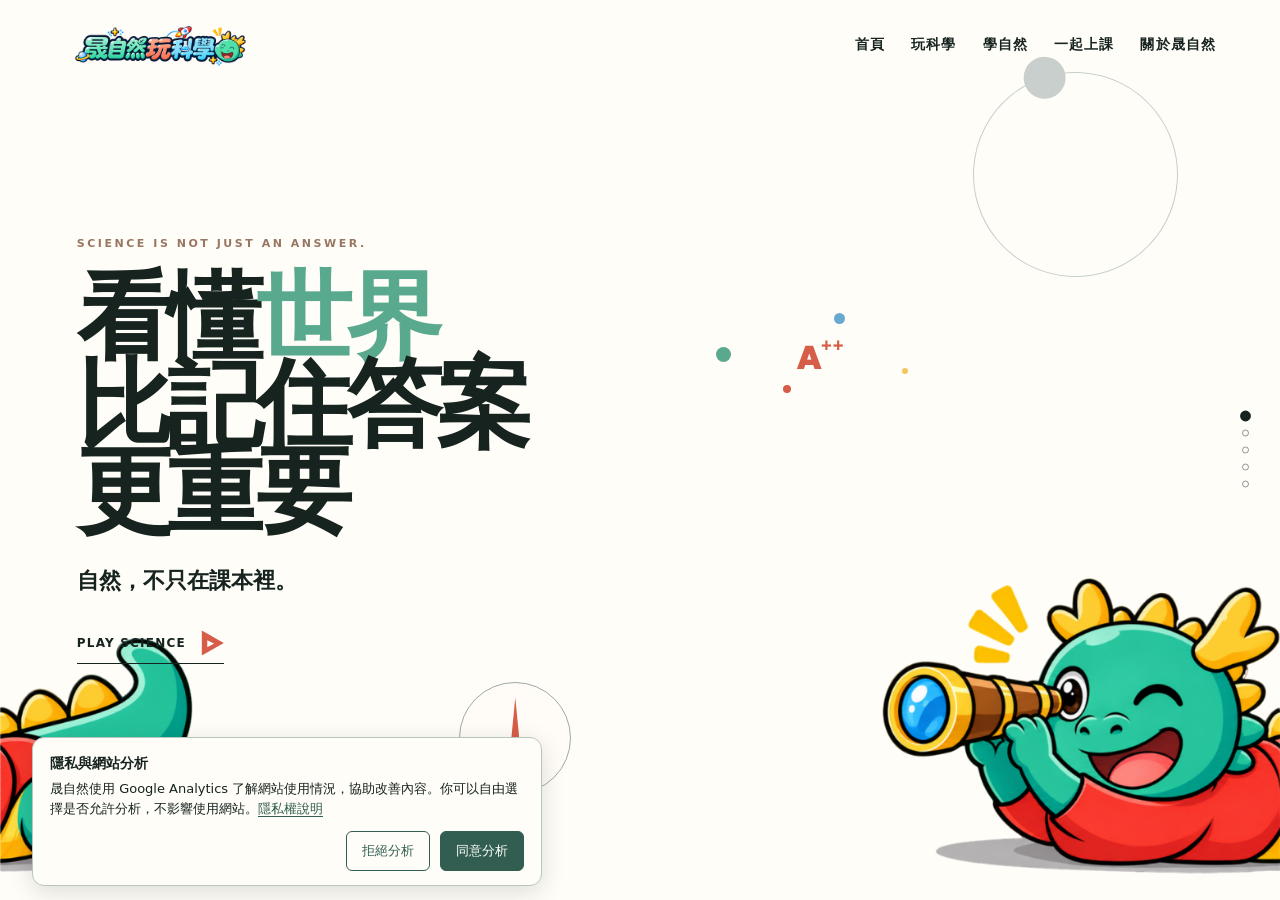
==== commit 605951c7: "Add opt-in GA4 privacy consent and privacy notice (v85)" ====
--- a/index.html
+++ b/index.html
@@ -1,4 +1,15 @@
-<!doctype html><html lang="zh-Hant"><head><meta charset="utf-8"><meta name="viewport" content="width=device-width,initial-scale=1"><title>晟自然玩科學</title><link rel="icon" type="image/png" href="head.png?v=1"><link rel="apple-touch-icon" href="head.png?v=1"><link rel="manifest" href="manifest.webmanifest?v=1"><meta name="application-name" content="晟自然玩科學"><meta name="apple-mobile-web-app-title" content="晟自然玩科學"><meta name="theme-color" content="#f5f1e8"><meta name="description" content="晟自然｜國小、國中自然科學習、互動探索、考古題與線上課程。"><style>:root{--paper:#f5f1e8;--ink:#16231f;--muted:#69736f;--green:#59a98e;--deep:#315e50;--coral:#d65d47;--lime:#dce9a9;--night:#101b1c;--white:#fffdf8;--yellow:#f4c75d;--blue:#69a9d0;--play-neon:#00d2ff}*{box-sizing:border-box}html,body{margin:0;width:100%;height:100%;overflow:hidden}body{background:var(--paper);color:var(--ink);font-family:system-ui,-apple-system,"Noto Sans TC","Microsoft JhengHei",sans-serif}a{color:inherit}.wrap{width:min(1180px,88vw);margin:auto}.nav{height:90px;display:flex;align-items:center;justify-content:space-between;position:fixed;z-index:50;width:min(1248px,90vw);left:50%;right:auto;transform:translateX(-50%);top:0;transition:color .35s}.logo{display:flex;align-items:center}.logo-img{display:block;height:58px;width:auto;object-fit:contain}.links{display:flex;gap:26px;font-size:14px;font-weight:700;letter-spacing:.08em}.links a{text-decoration:none}.viewport{height:100svh;overflow:hidden}.track{height:100%;will-change:transform;transition:transform .78s cubic-bezier(.18,.92,.22,1.08)}.screen{height:100svh;min-height:100svh;position:relative;overflow:hidden;display:flex;align-items:center}.hero{background:var(--white);padding:110px 0 55px}.hero-copy{position:relative}.kicker,.section-label{font-size:11px;letter-spacing:.23em;font-weight:800;color:#987661;margin-bottom:24px}.hero h1{line-height:.91;letter-spacing:-.065em;margin:0;font-weight:900}.hero h1 i{font-style:normal;color:var(--green)}.hero p{font-size:clamp(17px,1.7vw,24px);font-weight:700;line-height:1.55;margin:28px 0 25px}.start,.btn{display:inline-flex;gap:13px;align-items:center;text-decoration:none;font-size:12px;font-weight:900;letter-spacing:.1em;border-bottom:1px solid currentColor;padding:8px 0}.start b{display:grid;place-items:center;width:25px;height:25px;background:var(--coral);color:white;clip-path:polygon(12% 0,100% 50%,12% 100%);font-size:9px}.lab{position:absolute}.moon-orbit{position:absolute;border:1px solid #bbc5c0;border-radius:50%;transform:rotate(-18deg)}.moon{position:absolute;border-radius:50%}.compass{position:absolute;width:112px;height:112px;border:1px solid #9eaaa4;border-radius:50%;display:grid;place-items:center;background:rgba(255,253,248,.8)}.needle{width:8px;height:82px;background:linear-gradient(var(--coral) 0 50%,var(--deep) 50%);clip-path:polygon(50% 0,100% 50%,50% 100%,0 50%);transition:transform .15s ease}.particle{position:absolute;border-radius:50%;background:var(--green);transition:transform .25s ease}.p1{width:15px;height:15px}.p2{width:8px;height:8px;background:var(--coral)}.p3{width:11px;height:11px;background:var(--blue)}.p4{width:6px;height:6px;background:var(--yellow)}.pluspop{position:absolute}.whyplay{background:var(--night);color:#f7f4e9}.whyplay-grid{display:grid;grid-template-columns:1fr 1fr;gap:8vw;align-items:center}.whyplay .why h2{font-size:clamp(35px,5.3vw,72px);line-height:1.08;margin:18px 0;letter-spacing:-.04em}.why-line{display:block;white-space:nowrap}.why-accent{color:#aebcb7}.whyplay .playbox{border-left:1px solid #48615c;padding-left:6vw}.playbox h2{font-size:clamp(58px,8vw,112px);line-height:.82;letter-spacing:-.07em;margin:18px 0 28px}.playbox h2 em{font-style:normal;color:var(--lime)}.playbox p{color:#aebcb7;line-height:1.75;max-width:440px}.playbox .btn{color:var(--play-neon);border-bottom-color:var(--play-neon);text-shadow:0 0 10px rgba(0,210,255,.5);box-shadow:0 7px 10px -10px rgba(0,210,255,.7);transition:color .2s,text-shadow .2s,box-shadow .2s}.playbox .btn:hover{color:var(--play-neon);text-shadow:0 0 10px rgba(0,210,255,.85),0 0 18px rgba(0,210,255,.5);box-shadow:0 8px 13px -9px rgba(0,210,255,1)}.dots{position:fixed;right:2.4vw;top:50%;transform:translateY(-50%);z-index:60;display:grid;gap:10px;transition:color .35s}.dot{width:7px;height:7px;border:1px solid currentColor;border-radius:50%;opacity:.45;transition:.25s}.dot.on{background:currentColor;transform:scale(1.55);opacity:1}.screen .scene{opacity:.15;transform:translateY(38px);transition:opacity .55s .18s,transform .72s cubic-bezier(.16,1,.3,1) .12s}.screen.active .scene{opacity:1;transform:none}.screen.active{animation:land .78s cubic-bezier(.18,.92,.22,1.08)}@keyframes land{0%{filter:brightness(.98)}72%{filter:brightness(1.015)}100%{filter:none}}@media(max-width:760px){html,body{overflow:auto}.viewport{height:auto;overflow:visible}.track{transform:none!important;transition:none}.screen{height:auto;min-height:100svh}.dots{display:none}.links{display:none}.nav{position:absolute}.whyplay-grid{grid-template-columns:1fr}.whyplay .playbox{border-left:0;padding:30px 0 0}}</style><link rel="stylesheet" href="hero-fix.css?v=80"></head><body><header class="nav"><div class="logo"><img class="logo-img" src="logo.png?v=2" alt="晟自然"></div><nav class="links"><a href="#hero">首頁</a><a href="#play">玩科學</a><a href="#learn">學自然</a><a href="#class">一起上課</a><a href="#about">關於晟自然</a></nav></header><div class="viewport"><main class="track" id="track"><section class="screen hero active" id="hero"><div class="wrap scene"><div class="hero-copy"><div class="kicker">SCIENCE IS NOT JUST AN ANSWER.</div><h1>看懂<i>世界</i><br>比記住答案<br>更重要</h1><p>自然，不只在課本裡。</p><a class="start go" href="#play" data-page="1">PLAY SCIENCE <b>▶</b></a></div></div><div class="lab" id="lab" aria-hidden="true"><div class="moon-orbit"><div class="moon"></div></div><div class="compass"><div class="needle" id="needle"></div></div><i class="particle p1"></i><i class="particle p2"></i><i class="particle p3"></i><i class="particle p4"></i><div class="pluspop">++</div></div><img class="hero-mascot tail" src="jiaB.png" alt=""><img class="hero-mascot head" src="jiaA.png" alt="加瓏拿著望遠鏡探索自然"></section><section class="screen whyplay" id="play"><svg class="play-circuit-art" viewBox="0 0 400 860" preserveAspectRatio="none" aria-hidden="true" focusable="false"><defs><linearGradient id="play-current" x1="0" y1="0" x2="1" y2="1"><stop stop-color="#79b69c"/><stop offset=".52" stop-color="#00d2ff"/><stop offset="1" stop-color="#dce9a9"/></linearGradient></defs><g class="circuit-wires"><path class="circuit-loop" d="M301 205 Q301 181 328 181 L357 181 Q380 181 380 207 L380 585 Q380 610 351 610 L345 610 Q321 610 321 633 L321 774 Q321 794 298 794 L282 794 Q262 794 262 773 L262 654 Q262 633 285 633 L297 633 L297 450 Q297 428 274 428 L267 428 L267 232 Q267 205 301 205 Z"/><path id="play-cta-wire" d=""/></g><g class="circuit-current"><path class="circuit-loop-flow" d="M301 205 Q301 181 328 181 L357 181 Q380 181 380 207 L380 585 Q380 610 351 610 L345 610 Q321 610 321 633 L321 774 Q321 794 298 794 L282 794 Q262 794 262 773 L262 654 Q262 633 285 633 L297 633 L297 450 Q297 428 274 428 L267 428 L267 232 Q267 205 301 205 Z"/><path class="circuit-cta-flow" id="play-cta-flow" d=""/></g><g class="circuit-nodes"><circle cx="301" cy="205" r="3"/><circle cx="297" cy="633" r="3"/><circle cx="321" cy="633" r="3"/><circle cx="262" cy="773" r="3"/></g><g class="circuit-symbols"><g class="circuit-bulb"><circle cx="380" cy="346" r="17"/><path d="M368 334 L392 358 M392 334 L368 358"/></g><g class="circuit-battery"><path d="M303 711 H339 M310 728 H332 M321 705 V711 M321 728 V735"/></g></g></svg><div class="wrap whyplay-grid scene"><div class="why"><div class="section-label">WHY 晟自然？</div><h2 class="why-desktop"><span class="why-line">不是把世界</span><span class="why-line">簡化</span><span class="why-line">而是讓孩子</span><span class="why-line">具備理解複雜</span><span class="why-line">的<span class="why-accent">能力</span></span></h2><h2 class="why-mobile"><span class="why-line">不是把世界簡化</span><span class="why-line">而是讓孩子</span><span class="why-line">具備理解複雜的<span class="why-accent">能力</span></span></h2></div><div class="playbox"><div class="section-label">01 / PLAY — 玩科學</div><h2>PLAY<br>WITH<br><em>SCIENCE.</em></h2><p class="play-desc-desktop">從探索月相、光學、電路到各種自然現象，透過互動模擬<br>自己動手操作，親眼看見，自然理解。</p><p class="play-desc-mobile"><span>從探索月相、光學、電路到各種自然現象</span><span>透過互動模擬，自己動手操作</span><span>親眼看見，自然理解。</span></p><a class="btn" href="https://ssscchannel.github.io/ssscsystem/" target="_blank" rel="noopener">進入「晟自然玩科學」 ↗</a></div></div></section><section class="screen learn" id="learn"><div class="wrap learn-grid scene"><div class="head-row"><div><div class="section-label">02 / LEARN — 主動練習</div><h2><span class="learn-title-main">學習</span><span class="learn-title-sub">不只一條路</span></h2></div></div><div class="paths"><article class="path"><span class="num">A / EXAM DATABASE</span><span class="mark" aria-hidden="true"></span><h3>考古題系統</h3><p class="learn-desc-desktop">國小自然科考古卷搜尋、整理與練習的資源站。</p><p class="learn-desc-mobile"><span>國小自然科考古卷搜尋</span><span>整理與練習的資源站</span></p><a href="https://ssscchannel.github.io/daq/" target="_blank" rel="noopener">開始探索 →</a></article><article class="path"><span class="num">B / QUICK TEST</span><span class="mark" aria-hidden="true"></span><h3>線上速測系統</h3><p class="learn-desc-desktop">3～9 年級自然科，隨時隨地、快速練習的成就系統。</p><p class="learn-desc-mobile"><span>3～9 年級自然科</span><span>隨時隨地、快速練習的成就系統</span></p><a href="https://ssscchannel.github.io/test/" target="_blank" rel="noopener">立即解鎖 →</a></article></div></div></section><section class="screen classroom" id="class"><div class="wrap scene"><div class="section-label">03 / CLASS — 一起上課</div><h2><span class="class-title-main">CLASS <span class="class-slash">/</span></span><span class="class-title-sub">WITH ME.</span><span class="online-live" aria-label="線上課程">ONLINE</span></h2><div class="classes"><article class="course course-core"><div class="course-kicker">▶ / CORE</div><div class="course-name" role="button" tabindex="0" aria-haspopup="dialog" aria-label="查看國小 3～6 年級進度課程說明">國小 3～6 年級<br>進度課程<span class="course-name-arrow">&nbsp;&nbsp;&nbsp;↑</span></div><div class="course-info"><div class="course-info-label">Course Introduction</div><strong>國小 3～6 年級進度課程</strong><ul><li>建構在學校課本之上的重點課程，單元內容與課本相符。</li><li>跨三大版本並結合國中延伸觀念，由晟老師自編講義。</li><li>購買課程會收到指定版本的單元序；每單元包含「講義＋教學影片」與「題庫＋解析影片」。</li><li>講義採電子檔，自行下載影印；課程可使用至國小畢業。</li></ul></div></article><article class="course course-advanced"><div class="course-kicker">▶▶ / ADVANCED</div><div class="course-name" role="button" tabindex="0" aria-haspopup="dialog" aria-label="查看考特殊班及銜接國中資優課程說明">考特殊班及銜接國中<br>資優課程<span class="course-name-arrow">&nbsp;&nbsp;&nbsp;↑</span></div><div class="course-info"><div class="course-info-label">Course Introduction</div><strong>考特殊班及銜接國中資優課程</strong><ul><li>專為想考特殊班、超修或先修國中的學生設計。</li><li>建構在「大滿貫」之上的延伸課程，與進度課程差異較大，建議高年級或應屆畢業生再報名。</li><li>晟老師整合 20 個主題單元的自編講義；每單元包含「講義＋教學影片」與「題庫＋解析影片」。</li><li>講義採電子檔，自行下載影印；課程可使用至國七。</li></ul></div></article><article class="course course-online"><div class="course-actions"><div class="course-actions-label">INFORMATION</div><div class="course-actions-row"><a class="course-action intro-action" href="https://youtu.be/mVKucfLiyaM" target="_blank" rel="noopener">課程介紹 ↗</a><a class="course-action join-action" href="https://lin.ee/tAE7oU7" target="_blank" rel="noopener">立即報名 ↗</a></div></div></article></div></div><dialog class="class-course-modal" id="class-course-modal" aria-labelledby="class-course-modal-title"><div class="class-modal-head"><span>COURSE INTRODUCTION</span><button type="button" class="class-modal-close" aria-label="關閉課程介紹">×</button></div><div id="class-course-modal-content"></div></dialog></section><section class="screen last" id="about"><div class="wrap last-grid scene"><div class="about"><div class="section-label">04 / ABOUT — 關於晟自然</div><blockquote><span>自然</span><span>不是記住答案</span><span>更不是一堆公式</span><span>而是一種</span><span class="about-green">看懂世界的方法</span></blockquote><div class="about-copy"><p class="about-intro"><strong>我是晟老師，歡迎來到晟自然。</strong><br>我致力於將枯燥的自然科學，轉化為易懂的趣味內容。透過實驗模擬，讓原本抽象難懂的科學原理，變成孩子看得到、玩得到的驚奇體驗。無論你是對世界充滿好奇的學生，還是想讓孩子愛上學習的家長，這裡都是你們的線上科學實驗室。</p><div class="core-title">🧪 教學三大核心</div><div class="core-list"><div class="core core-a"><b>眼見為憑</b><span>不做紙上談兵，直接動手做給你看，讓科學原理瞬間具象化。</span></div><div class="core core-b"><b>生活解密</b><span>從日常生活找問題，訓練孩子觀察與思考的科學腦。</span></div><div class="core core-c"><b>邏輯升級</b><span>不只看熱鬧，更教門道。潛移默化建立國中理化所需的邏輯基礎。</span></div></div></div><div class="about-mobile-panel"><p class="about-mobile-summary"><strong>我是晟老師，歡迎來到晟自然。</strong><span>把自然科學變得有趣、易懂，從生活探索世界。</span></p><button type="button" class="about-read-more" data-about-detail="teacher">認識晟老師 ＋</button><div class="about-mobile-feature"><nav class="about-mobile-social" aria-label="晟自然社群連結"><a class="about-social-row line" href="https://lin.ee/tAE7oU7" target="_blank" rel="noopener"><span class="about-social-mark">LINE</span><span class="about-social-name">LINE</span></a><a class="about-social-row youtube" href="https://www.youtube.com/@sssc_channel" target="_blank" rel="noopener"><span class="about-social-mark">▶</span><span class="about-social-name">YouTube</span></a><a class="about-social-row facebook" href="https://www.facebook.com/profile.php?id=100086567610033" target="_blank" rel="noopener"><span class="about-social-mark">f</span><span class="about-social-name">Facebook</span></a><a class="about-social-row instagram" href="https://www.instagram.com/sssc_channel/" target="_blank" rel="noopener"><span class="about-social-mark">◎</span><span class="about-social-name">Instagram</span></a></nav><div class="about-mobile-portrait" role="img" aria-label="晟老師人物插圖"></div></div></div></div><footer class="fixed-foot"><div class="about-mobile-tagline">晟自然！成績進步就是那麼自然。</div><div class="footer-brand"><img class="footer-trademark" src="ssslogo.png" alt="晟自然註冊商標"><div class="footer-left"><div>｜ 晟自然！成績進步就是那麼自然。 ｜</div><div>｜ 晟自然輔助系統工作室&nbsp;&nbsp;統一編號&nbsp;&nbsp;00829709 ｜</div></div></div><div class="footer-right"><div class="footer-socials"><a class="footer-social line" href="https://lin.ee/tAE7oU7" target="_blank" rel="noopener" aria-label="LINE"><span>LINE</span><small>LINE</small></a><a class="footer-social youtube" href="https://www.youtube.com/@sssc_channel" target="_blank" rel="noopener" aria-label="YouTube"><span>YT</span><small>YouTube</small></a><a class="footer-social facebook" href="https://www.facebook.com/profile.php?id=100086567610033" target="_blank" rel="noopener" aria-label="Facebook"><span>f</span><small>Facebook</small></a><a class="footer-social instagram" href="https://www.instagram.com/sssc_channel/" target="_blank" rel="noopener" aria-label="Instagram"><span>IG</span><small>Instagram</small></a></div><div class="footer-copyright">Copyright © 晟自然輔助系統 All Rights Reserved</div></div></footer></div><dialog class="about-mobile-dialog" id="about-mobile-dialog" aria-labelledby="about-mobile-dialog-title"><div class="about-mobile-dialog-head"><span>ABOUT / 晟自然</span><button class="about-mobile-dialog-close" type="button" aria-label="關閉介紹">×</button></div><h3 id="about-mobile-dialog-title"></h3><div id="about-mobile-dialog-body"></div></dialog></section></main></div><div class="dots" id="dots"><i class="dot on"></i><i class="dot"></i><i class="dot"></i><i class="dot"></i><i class="dot"></i></div><script>const track=document.getElementById('track'),screens=[...document.querySelectorAll('.screen')],dots=[...document.querySelectorAll('.dot')],dotsWrap=document.getElementById('dots'),nav=document.querySelector('.nav'),particles=[...document.querySelectorAll('.particle')];let page=0,busy=false,touchY=0,touchX=0,touchBlocked=false,touchTriggered=false;function paint(){track.style.transform=`translateY(${-page*100}svh)`;screens.forEach((s,i)=>s.classList.toggle('active',i===page));dots.forEach((d,i)=>d.classList.toggle('on',i===page));nav.style.color=(page===1)?'#f7f4e9':'#16231f';dotsWrap.style.color=(page===1)?'#f7f4e9':'#16231f'}function move(n){n=Math.max(0,Math.min(screens.length-1,n));if(n===page)return;page=n;busy=true;paint();setTimeout(()=>busy=false,900)}window.addEventListener('wheel',e=>{if(innerWidth<=760)return;e.preventDefault();if(busy)return;move(page+(e.deltaY>0?1:-1))},{passive:false});window.addEventListener('keydown',e=>{if(innerWidth<=760)return;if(document.querySelector('dialog[open]')||e.target.closest('input,textarea,select,[contenteditable]'))return;if(['ArrowDown','PageDown',' '].includes(e.key)){e.preventDefault();if(!busy)move(page+1)}if(['ArrowUp','PageUp'].includes(e.key)){e.preventDefault();if(!busy)move(page-1)}});window.addEventListener('touchstart',e=>{if(!e.touches.length)return;touchY=e.touches[0].clientY;touchX=e.touches[0].clientX;touchTriggered=false;const target=e.target;touchBlocked=!!document.querySelector('dialog[open]')||!!(target instanceof Element&&target.closest('dialog,[role="dialog"],.class-course-modal,.about-mobile-dialog'));},{passive:true,capture:true});function handleSwipe(e,live){if(innerWidth<=760)return;if(touchBlocked||touchTriggered||busy||document.querySelector('dialog[open]'))return;const point=live?e.touches[0]:e.changedTouches[0];if(!point)return;const dy=touchY-point.clientY,dx=touchX-point.clientX;if(Math.abs(dy)<(live?38:48)||Math.abs(dy)<Math.abs(dx)*1.25)return;touchTriggered=true;if(live&&e.cancelable)e.preventDefault();move(page+(dy>0?1:-1));}window.addEventListener('touchmove',e=>{if(innerWidth>760)handleSwipe(e,true)},{passive:false,capture:true});window.addEventListener('touchend',e=>handleSwipe(e,false),{passive:true,capture:true});window.addEventListener('touchcancel',()=>{touchBlocked=true;},{passive:true});document.querySelectorAll('a[href^="#"]').forEach(a=>a.addEventListener('click',e=>{let id=a.getAttribute('href');if(id==='#')return;let i=screens.findIndex(s=>('#'+s.id)===id);if(i>=0&&innerWidth>760){e.preventDefault();if(!busy)move(i)}}));window.addEventListener('mousemove',e=>{if(innerWidth<=760||!screens[0].classList.contains('active'))return;particles.forEach((p,i)=>{let dx=(e.clientX-innerWidth/2)/(55+i*18),dy=(e.clientY-innerHeight/2)/(70+i*20);p.style.transform=`translate(${dx}px,${dy}px)`})});paint();
+<!doctype html><html lang="zh-Hant"><head><meta charset="utf-8"><meta name="viewport" content="width=device-width,initial-scale=1"><title>晟自然｜國小國中自然科學習、考古題與線上課程</title><link rel="icon" type="image/png" href="head.png?v=1"><link rel="apple-touch-icon" href="head.png?v=1"><link rel="manifest" href="manifest.webmanifest?v=1"><meta name="application-name" content="晟自然玩科學"><meta name="apple-mobile-web-app-title" content="晟自然玩科學"><meta name="theme-color" content="#f5f1e8"><meta name="description" content="晟自然｜國小、國中自然科學習、互動探索、考古題與線上課程。"><link rel="canonical" href="https://ssscchannel.github.io/sssc-official/"><meta name="robots" content="index,follow,max-image-preview:large"><meta property="og:type" content="website"><meta property="og:locale" content="zh_TW"><meta property="og:site_name" content="晟自然"><meta property="og:title" content="晟自然｜看懂世界，比記住答案更重要"><meta property="og:description" content="國小、國中自然科學習，透過生活科學、互動探索、考古題與線上課程，讓孩子真正理解自然。"><meta property="og:url" content="https://ssscchannel.github.io/sssc-official/"><meta property="og:image" content="https://ssscchannel.github.io/sssc-official/logo.png"><meta property="og:image:alt" content="晟自然品牌 Logo"><meta name="twitter:card" content="summary_large_image"><meta name="twitter:title" content="晟自然｜看懂世界，比記住答案更重要"><meta name="twitter:description" content="國小國中自然科學習、互動探索、考古題與線上課程。"><meta name="twitter:image" content="https://ssscchannel.github.io/sssc-official/logo.png"><style>:root{--paper:#f5f1e8;--ink:#16231f;--muted:#69736f;--green:#59a98e;--deep:#315e50;--coral:#d65d47;--lime:#dce9a9;--night:#101b1c;--white:#fffdf8;--yellow:#f4c75d;--blue:#69a9d0;--play-neon:#00d2ff}*{box-sizing:border-box}html,body{margin:0;width:100%;height:100%;overflow:hidden}body{background:var(--paper);color:var(--ink);font-family:system-ui,-apple-system,"Noto Sans TC","Microsoft JhengHei",sans-serif}a{color:inherit}.wrap{width:min(1180px,88vw);margin:auto}.nav{height:90px;display:flex;align-items:center;justify-content:space-between;position:fixed;z-index:50;width:min(1248px,90vw);left:50%;right:auto;transform:translateX(-50%);top:0;transition:color .35s}.logo{display:flex;align-items:center}.logo-img{display:block;height:58px;width:auto;object-fit:contain}.links{display:flex;gap:26px;font-size:14px;font-weight:700;letter-spacing:.08em}.links a{text-decoration:none}.viewport{height:100svh;overflow:hidden}.track{height:100%;will-change:transform;transition:transform .78s cubic-bezier(.18,.92,.22,1.08)}.screen{height:100svh;min-height:100svh;position:relative;overflow:hidden;display:flex;align-items:center}.hero{background:var(--white);padding:110px 0 55px}.hero-copy{position:relative}.kicker,.section-label{font-size:11px;letter-spacing:.23em;font-weight:800;color:#987661;margin-bottom:24px}.hero h1{line-height:.91;letter-spacing:-.065em;margin:0;font-weight:900}.hero h1 i{font-style:normal;color:var(--green)}.hero p{font-size:clamp(17px,1.7vw,24px);font-weight:700;line-height:1.55;margin:28px 0 25px}.start,.btn{display:inline-flex;gap:13px;align-items:center;text-decoration:none;font-size:12px;font-weight:900;letter-spacing:.1em;border-bottom:1px solid currentColor;padding:8px 0}.start b{display:grid;place-items:center;width:25px;height:25px;background:var(--coral);color:white;clip-path:polygon(12% 0,100% 50%,12% 100%);font-size:9px}.lab{position:absolute}.moon-orbit{position:absolute;border:1px solid #bbc5c0;border-radius:50%;transform:rotate(-18deg)}.moon{position:absolute;border-radius:50%}.compass{position:absolute;width:112px;height:112px;border:1px solid #9eaaa4;border-radius:50%;display:grid;place-items:center;background:rgba(255,253,248,.8)}.needle{width:8px;height:82px;background:linear-gradient(var(--coral) 0 50%,var(--deep) 50%);clip-path:polygon(50% 0,100% 50%,50% 100%,0 50%);transition:transform .15s ease}.particle{position:absolute;border-radius:50%;background:var(--green);transition:transform .25s ease}.p1{width:15px;height:15px}.p2{width:8px;height:8px;background:var(--coral)}.p3{width:11px;height:11px;background:var(--blue)}.p4{width:6px;height:6px;background:var(--yellow)}.pluspop{position:absolute}.whyplay{background:var(--night);color:#f7f4e9}.whyplay-grid{display:grid;grid-template-columns:1fr 1fr;gap:8vw;align-items:center}.whyplay .why h2{font-size:clamp(35px,5.3vw,72px);line-height:1.08;margin:18px 0;letter-spacing:-.04em}.why-line{display:block;white-space:nowrap}.why-accent{color:#aebcb7}.whyplay .playbox{border-left:1px solid #48615c;padding-left:6vw}.playbox h2{font-size:clamp(58px,8vw,112px);line-height:.82;letter-spacing:-.07em;margin:18px 0 28px}.playbox h2 em{font-style:normal;color:var(--lime)}.playbox p{color:#aebcb7;line-height:1.75;max-width:440px}.playbox .btn{color:var(--play-neon);border-bottom-color:var(--play-neon);text-shadow:0 0 10px rgba(0,210,255,.5);box-shadow:0 7px 10px -10px rgba(0,210,255,.7);transition:color .2s,text-shadow .2s,box-shadow .2s}.playbox .btn:hover{color:var(--play-neon);text-shadow:0 0 10px rgba(0,210,255,.85),0 0 18px rgba(0,210,255,.5);box-shadow:0 8px 13px -9px rgba(0,210,255,1)}.dots{position:fixed;right:2.4vw;top:50%;transform:translateY(-50%);z-index:60;display:grid;gap:10px;transition:color .35s}.dot{width:7px;height:7px;border:1px solid currentColor;border-radius:50%;opacity:.45;transition:.25s}.dot.on{background:currentColor;transform:scale(1.55);opacity:1}.screen .scene{opacity:.15;transform:translateY(38px);transition:opacity .55s .18s,transform .72s cubic-bezier(.16,1,.3,1) .12s}.screen.active .scene{opacity:1;transform:none}.screen.active{animation:land .78s cubic-bezier(.18,.92,.22,1.08)}@keyframes land{0%{filter:brightness(.98)}72%{filter:brightness(1.015)}100%{filter:none}}@media(max-width:760px){html,body{overflow:auto}.viewport{height:auto;overflow:visible}.track{transform:none!important;transition:none}.screen{height:auto;min-height:100svh}.dots{display:none}.links{display:none}.nav{position:absolute}.whyplay-grid{grid-template-columns:1fr}.whyplay .playbox{border-left:0;padding:30px 0 0}}</style><link rel="stylesheet" href="hero-fix.css?v=85"><script>
+/* Privacy v85 — basic consent mode: no Google Analytics request until accepted. */
+window.__analyticsAllowed=false;
+window.dataLayer=window.dataLayer||[];
+function gtag(){window.dataLayer.push(arguments);}
+gtag('consent','default',{
+  analytics_storage:'denied',
+  ad_storage:'denied',
+  ad_user_data:'denied',
+  ad_personalization:'denied'
+});
+</script></head><body><header class="nav"><div class="logo"><img class="logo-img" src="logo.png?v=2" alt="晟自然"></div><nav class="links"><a href="#hero">首頁</a><a href="#play">玩科學</a><a href="#learn">學自然</a><a href="#class">一起上課</a><a href="#about">關於晟自然</a></nav></header><div class="viewport"><main class="track" id="track"><section class="screen hero active" id="hero"><div class="wrap scene"><div class="hero-copy"><div class="kicker">SCIENCE IS NOT JUST AN ANSWER.</div><h1>看懂<i>世界</i><br>比記住答案<br>更重要</h1><p>自然，不只在課本裡。</p><a class="start go" href="#play" data-page="1">PLAY SCIENCE <b>▶</b></a></div></div><div class="lab" id="lab" aria-hidden="true"><div class="moon-orbit"><div class="moon"></div></div><div class="compass"><div class="needle" id="needle"></div></div><i class="particle p1"></i><i class="particle p2"></i><i class="particle p3"></i><i class="particle p4"></i><div class="pluspop">++</div></div><img class="hero-mascot tail" src="jiaB.png" alt=""><img class="hero-mascot head" src="jiaA.png" alt="加瓏拿著望遠鏡探索自然"></section><section class="screen whyplay" id="play"><svg class="play-circuit-art" viewBox="0 0 400 860" preserveAspectRatio="none" aria-hidden="true" focusable="false"><defs><linearGradient id="play-current" x1="0" y1="0" x2="1" y2="1"><stop stop-color="#79b69c"/><stop offset=".52" stop-color="#00d2ff"/><stop offset="1" stop-color="#dce9a9"/></linearGradient></defs><g class="circuit-wires"><path class="circuit-loop" d="M301 205 Q301 181 328 181 L357 181 Q380 181 380 207 L380 585 Q380 610 351 610 L345 610 Q321 610 321 633 L321 774 Q321 794 298 794 L282 794 Q262 794 262 773 L262 654 Q262 633 285 633 L297 633 L297 450 Q297 428 274 428 L267 428 L267 232 Q267 205 301 205 Z"/><path id="play-cta-wire" d=""/></g><g class="circuit-current"><path class="circuit-loop-flow" d="M301 205 Q301 181 328 181 L357 181 Q380 181 380 207 L380 585 Q380 610 351 610 L345 610 Q321 610 321 633 L321 774 Q321 794 298 794 L282 794 Q262 794 262 773 L262 654 Q262 633 285 633 L297 633 L297 450 Q297 428 274 428 L267 428 L267 232 Q267 205 301 205 Z"/><path class="circuit-cta-flow" id="play-cta-flow" d=""/></g><g class="circuit-nodes"><circle cx="301" cy="205" r="3"/><circle cx="297" cy="633" r="3"/><circle cx="321" cy="633" r="3"/><circle cx="262" cy="773" r="3"/></g><g class="circuit-symbols"><g class="circuit-bulb"><circle cx="380" cy="346" r="17"/><path d="M368 334 L392 358 M392 334 L368 358"/></g><g class="circuit-battery"><path d="M303 711 H339 M310 728 H332 M321 705 V711 M321 728 V735"/></g></g></svg><div class="wrap whyplay-grid scene"><div class="why"><div class="section-label">WHY 晟自然？</div><h2 class="why-desktop"><span class="why-line">不是把世界</span><span class="why-line">簡化</span><span class="why-line">而是讓孩子</span><span class="why-line">具備理解複雜</span><span class="why-line">的<span class="why-accent">能力</span></span></h2><h2 class="why-mobile"><span class="why-line">不是把世界簡化</span><span class="why-line">而是讓孩子</span><span class="why-line">具備理解複雜的<span class="why-accent">能力</span></span></h2></div><div class="playbox"><div class="section-label">01 / PLAY — 玩科學</div><h2>PLAY<br>WITH<br><em>SCIENCE.</em></h2><p class="play-desc-desktop">從探索月相、光學、電路到各種自然現象，透過互動模擬<br>自己動手操作，親眼看見，自然理解。</p><p class="play-desc-mobile"><span>從探索月相、光學、電路到各種自然現象</span><span>透過互動模擬，自己動手操作</span><span>親眼看見，自然理解。</span></p><a class="btn" href="https://ssscchannel.github.io/ssscsystem/" target="_blank" rel="noopener">進入「晟自然玩科學」 ↗</a></div></div></section><section class="screen learn" id="learn"><div class="wrap learn-grid scene"><div class="head-row"><div><div class="section-label">02 / LEARN — 主動練習</div><h2><span class="learn-title-main">學習</span><span class="learn-title-sub">不只一條路</span></h2></div></div><div class="paths"><article class="path"><span class="num">A / EXAM DATABASE</span><span class="mark" aria-hidden="true"></span><h3>考古題系統</h3><p class="learn-desc-desktop">國小自然科考古卷搜尋、整理與練習的資源站。</p><p class="learn-desc-mobile"><span>國小自然科考古卷搜尋</span><span>整理與練習的資源站</span></p><a href="https://ssscchannel.github.io/daq/" target="_blank" rel="noopener">開始探索 →</a></article><article class="path"><span class="num">B / QUICK TEST</span><span class="mark" aria-hidden="true"></span><h3>線上速測系統</h3><p class="learn-desc-desktop">3～9 年級自然科，隨時隨地、快速練習的成就系統。</p><p class="learn-desc-mobile"><span>3～9 年級自然科</span><span>隨時隨地、快速練習的成就系統</span></p><a href="https://ssscchannel.github.io/test/" target="_blank" rel="noopener">立即解鎖 →</a></article></div></div></section><section class="screen classroom" id="class"><div class="wrap scene"><div class="section-label">03 / CLASS — 一起上課</div><h2><span class="class-title-main">CLASS <span class="class-slash">/</span></span><span class="class-title-sub">WITH ME.</span><span class="online-live" aria-label="線上課程">ONLINE</span></h2><div class="classes"><article class="course course-core"><div class="course-kicker">▶ / CORE</div><div class="course-name" role="button" tabindex="0" aria-haspopup="dialog" aria-label="查看國小 3～6 年級進度課程說明">國小 3～6 年級<br>進度課程<span class="course-name-arrow">&nbsp;&nbsp;&nbsp;↑</span></div><div class="course-info"><div class="course-info-label">Course Introduction</div><strong>國小 3～6 年級進度課程</strong><ul><li>建構在學校課本之上的重點課程，單元內容與課本相符。</li><li>跨三大版本並結合國中延伸觀念，由晟老師自編講義。</li><li>購買課程會收到指定版本的單元序；每單元包含「講義＋教學影片」與「題庫＋解析影片」。</li><li>講義採電子檔，自行下載影印；課程可使用至國小畢業。</li></ul></div></article><article class="course course-advanced"><div class="course-kicker">▶▶ / ADVANCED</div><div class="course-name" role="button" tabindex="0" aria-haspopup="dialog" aria-label="查看考特殊班及銜接國中資優課程說明">考特殊班及銜接國中<br>資優課程<span class="course-name-arrow">&nbsp;&nbsp;&nbsp;↑</span></div><div class="course-info"><div class="course-info-label">Course Introduction</div><strong>考特殊班及銜接國中資優課程</strong><ul><li>專為想考特殊班、超修或先修國中的學生設計。</li><li>建構在「大滿貫」之上的延伸課程，與進度課程差異較大，建議高年級或應屆畢業生再報名。</li><li>晟老師整合 20 個主題單元的自編講義；每單元包含「講義＋教學影片」與「題庫＋解析影片」。</li><li>講義採電子檔，自行下載影印；課程可使用至國七。</li></ul></div></article><article class="course course-online"><div class="course-actions"><div class="course-actions-label">INFORMATION</div><div class="course-actions-row"><a class="course-action intro-action" href="https://youtu.be/mVKucfLiyaM" target="_blank" rel="noopener">課程介紹 ↗</a><a class="course-action join-action" href="https://lin.ee/tAE7oU7" target="_blank" rel="noopener">立即報名 ↗</a></div></div></article></div></div><dialog class="class-course-modal" id="class-course-modal" aria-labelledby="class-course-modal-title"><div class="class-modal-head"><span>COURSE INTRODUCTION</span><button type="button" class="class-modal-close" aria-label="關閉課程介紹">×</button></div><div id="class-course-modal-content"></div></dialog></section><section class="screen last" id="about"><div class="wrap last-grid scene"><div class="about"><div class="section-label">04 / ABOUT — 關於晟自然</div><blockquote><span>自然</span><span>不是記住答案</span><span>更不是一堆公式</span><span>而是一種</span><span class="about-green">看懂世界的方法</span></blockquote><div class="about-copy"><p class="about-intro"><strong>我是晟老師，歡迎來到晟自然。</strong><br>我致力於將枯燥的自然科學，轉化為易懂的趣味內容。透過實驗模擬，讓原本抽象難懂的科學原理，變成孩子看得到、玩得到的驚奇體驗。無論你是對世界充滿好奇的學生，還是想讓孩子愛上學習的家長，這裡都是你們的線上科學實驗室。</p><div class="core-title">🧪 教學三大核心</div><div class="core-list"><div class="core core-a"><b>眼見為憑</b><span>不做紙上談兵，直接動手做給你看，讓科學原理瞬間具象化。</span></div><div class="core core-b"><b>生活解密</b><span>從日常生活找問題，訓練孩子觀察與思考的科學腦。</span></div><div class="core core-c"><b>邏輯升級</b><span>不只看熱鬧，更教門道。潛移默化建立國中理化所需的邏輯基礎。</span></div></div></div><div class="about-mobile-panel"><p class="about-mobile-summary"><strong>我是晟老師，歡迎來到晟自然。</strong><span>把自然科學變得有趣、易懂，從生活探索世界。</span></p><button type="button" class="about-read-more" data-about-detail="teacher">認識晟老師 ＋</button><div class="about-mobile-feature"><nav class="about-mobile-social" aria-label="晟自然社群連結"><a class="about-social-row line" href="https://lin.ee/tAE7oU7" target="_blank" rel="noopener"><span class="about-social-mark">LINE</span><span class="about-social-name">LINE</span></a><a class="about-social-row youtube" href="https://www.youtube.com/@sssc_channel" target="_blank" rel="noopener"><span class="about-social-mark">▶</span><span class="about-social-name">YouTube</span></a><a class="about-social-row facebook" href="https://www.facebook.com/profile.php?id=100086567610033" target="_blank" rel="noopener"><span class="about-social-mark">f</span><span class="about-social-name">Facebook</span></a><a class="about-social-row instagram" href="https://www.instagram.com/sssc_channel/" target="_blank" rel="noopener"><span class="about-social-mark">◎</span><span class="about-social-name">Instagram</span></a></nav><div class="about-mobile-portrait" role="img" aria-label="晟老師人物插圖"></div></div></div></div><footer class="fixed-foot"><div class="about-mobile-tagline">晟自然！成績進步就是那麼自然。</div><div class="footer-brand"><img class="footer-trademark" src="ssslogo.png" alt="晟自然註冊商標"><div class="footer-left"><div>｜ 晟自然！成績進步就是那麼自然。 ｜</div><div>｜ 晟自然輔助系統工作室&nbsp;&nbsp;統一編號&nbsp;&nbsp;00829709 ｜</div></div></div><div class="footer-right"><div class="footer-socials"><a class="footer-social line" href="https://lin.ee/tAE7oU7" target="_blank" rel="noopener" aria-label="LINE"><span>LINE</span><small>LINE</small></a><a class="footer-social youtube" href="https://www.youtube.com/@sssc_channel" target="_blank" rel="noopener" aria-label="YouTube"><span>YT</span><small>YouTube</small></a><a class="footer-social facebook" href="https://www.facebook.com/profile.php?id=100086567610033" target="_blank" rel="noopener" aria-label="Facebook"><span>f</span><small>Facebook</small></a><a class="footer-social instagram" href="https://www.instagram.com/sssc_channel/" target="_blank" rel="noopener" aria-label="Instagram"><span>IG</span><small>Instagram</small></a></div><div class="footer-copyright">Copyright © 晟自然輔助系統 All Rights Reserved</div><div class="privacy-footer-links"><a href="privacy.html" target="_blank" rel="noopener">隱私權說明</a><button type="button" id="privacy-open-settings">分析設定</button></div></div></footer></div><dialog class="about-mobile-dialog" id="about-mobile-dialog" aria-labelledby="about-mobile-dialog-title"><div class="about-mobile-dialog-head"><span>ABOUT / 晟自然</span><button class="about-mobile-dialog-close" type="button" aria-label="關閉介紹">×</button></div><h3 id="about-mobile-dialog-title"></h3><div id="about-mobile-dialog-body"></div></dialog></section></main></div><div class="dots" id="dots"><i class="dot on"></i><i class="dot"></i><i class="dot"></i><i class="dot"></i><i class="dot"></i></div><script>const track=document.getElementById('track'),screens=[...document.querySelectorAll('.screen')],dots=[...document.querySelectorAll('.dot')],dotsWrap=document.getElementById('dots'),nav=document.querySelector('.nav'),particles=[...document.querySelectorAll('.particle')];let page=0,busy=false,touchY=0,touchX=0,touchBlocked=false,touchTriggered=false;function paint(){track.style.transform=`translateY(${-page*100}svh)`;screens.forEach((s,i)=>s.classList.toggle('active',i===page));dots.forEach((d,i)=>d.classList.toggle('on',i===page));nav.style.color=(page===1)?'#f7f4e9':'#16231f';dotsWrap.style.color=(page===1)?'#f7f4e9':'#16231f'}function move(n){n=Math.max(0,Math.min(screens.length-1,n));if(n===page)return;page=n;busy=true;paint();setTimeout(()=>busy=false,900)}window.addEventListener('wheel',e=>{if(innerWidth<=760)return;e.preventDefault();if(busy)return;move(page+(e.deltaY>0?1:-1))},{passive:false});window.addEventListener('keydown',e=>{if(innerWidth<=760)return;if(document.querySelector('dialog[open]')||e.target.closest('input,textarea,select,[contenteditable]'))return;if(['ArrowDown','PageDown',' '].includes(e.key)){e.preventDefault();if(!busy)move(page+1)}if(['ArrowUp','PageUp'].includes(e.key)){e.preventDefault();if(!busy)move(page-1)}});window.addEventListener('touchstart',e=>{if(!e.touches.length)return;touchY=e.touches[0].clientY;touchX=e.touches[0].clientX;touchTriggered=false;const target=e.target;touchBlocked=!!document.querySelector('dialog[open]')||!!(target instanceof Element&&target.closest('dialog,[role="dialog"],.class-course-modal,.about-mobile-dialog'));},{passive:true,capture:true});function handleSwipe(e,live){if(innerWidth<=760)return;if(touchBlocked||touchTriggered||busy||document.querySelector('dialog[open]'))return;const point=live?e.touches[0]:e.changedTouches[0];if(!point)return;const dy=touchY-point.clientY,dx=touchX-point.clientX;if(Math.abs(dy)<(live?38:48)||Math.abs(dy)<Math.abs(dx)*1.25)return;touchTriggered=true;if(live&&e.cancelable)e.preventDefault();move(page+(dy>0?1:-1));}window.addEventListener('touchmove',e=>{if(innerWidth>760)handleSwipe(e,true)},{passive:false,capture:true});window.addEventListener('touchend',e=>handleSwipe(e,false),{passive:true,capture:true});window.addEventListener('touchcancel',()=>{touchBlocked=true;},{passive:true});document.querySelectorAll('a[href^="#"]').forEach(a=>a.addEventListener('click',e=>{let id=a.getAttribute('href');if(id==='#')return;let i=screens.findIndex(s=>('#'+s.id)===id);if(i>=0&&innerWidth>760){e.preventDefault();if(!busy)move(i)}}));window.addEventListener('mousemove',e=>{if(innerWidth<=760||!screens[0].classList.contains('active'))return;particles.forEach((p,i)=>{let dx=(e.clientX-innerWidth/2)/(55+i*18),dy=(e.clientY-innerHeight/2)/(70+i*20);p.style.transform=`translate(${dx}px,${dy}px)`})});paint();
 if('IntersectionObserver' in window){const observer=new IntersectionObserver(entries=>{if(innerWidth>760)return;const target=entries.filter(e=>e.isIntersecting).sort((a,b)=>b.intersectionRatio-a.intersectionRatio)[0];if(!target)return;const idx=screens.indexOf(target.target);if(idx<0)return;page=idx;screens.forEach((s,i)=>s.classList.toggle('active',i===idx));dots.forEach((d,i)=>d.classList.toggle('on',i===idx));nav.style.color=(idx===1)?'#f7f4e9':'#16231f';dotsWrap.style.color=(idx===1)?'#f7f4e9':'#16231f';},{threshold:[.5,.65]});screens.forEach(s=>observer.observe(s));}
 </script><script>
 (()=>{const section=document.getElementById('class'),dialog=document.getElementById('class-course-modal'),content=document.getElementById('class-course-modal-content');if(!section||!dialog||!content)return;
@@ -41,7 +52,7 @@
 let frame=0;const schedule=()=>{cancelAnimationFrame(frame);frame=requestAnimationFrame(update)};
 window.addEventListener('resize',schedule,{passive:true});window.addEventListener('orientationchange',schedule);window.addEventListener('load',schedule,{once:true});if(document.fonts?.ready)document.fonts.ready.then(schedule);schedule();
 })();
-</script><script src="hero-fix.js?v=26"></script><div class="site-version-widget" id="site-version-widget"><button type="button" class="site-version-trigger" id="site-version-trigger" aria-expanded="false" aria-controls="site-version-panel">v80</button><div class="site-version-panel" id="site-version-panel" hidden><strong>網站版本確認</strong><div class="site-version-row">目前畫面：<b id="site-version-local">v80</b></div><div class="site-version-row">線上版本：<b id="site-version-online">尚未檢查</b></div><p id="site-version-status" role="status" aria-live="polite">可檢查兩支手機是否使用相同版本。</p><div class="site-version-actions"><button type="button" id="site-version-check">檢查最新版</button><button type="button" id="site-version-reload" hidden>載入新版</button><button type="button" id="site-version-close">關閉</button></div></div></div><script>
+</script><script src="hero-fix.js?v=26"></script><div class="site-version-widget" id="site-version-widget"><button type="button" class="site-version-trigger" id="site-version-trigger" aria-expanded="false" aria-controls="site-version-panel">v85</button><div class="site-version-panel" id="site-version-panel" hidden><strong>網站版本確認</strong><div class="site-version-row">目前畫面：<b id="site-version-local">v85</b></div><div class="site-version-row">線上版本：<b id="site-version-online">尚未檢查</b></div><p id="site-version-status" role="status" aria-live="polite">可檢查兩支手機是否使用相同版本。</p><div class="site-version-actions"><button type="button" id="site-version-check">檢查最新版</button><button type="button" id="site-version-reload" hidden>載入新版</button><button type="button" id="site-version-close">關閉</button></div></div></div><script>
 /* Mobile version verification: compare the actually loaded CSS build to a fresh index.html. */
 (()=>{
   const root=document.getElementById('site-version-widget');
@@ -181,4 +192,85 @@
   if(document.fonts?.ready)document.fonts.ready.then(sync);
   sync();
 })();
+</script><script>(()=>{if(new URLSearchParams(location.search).get('version')==='1'){document.getElementById('site-version-widget')?.classList.add('version-visible')}})();</script><script>
+/* Analytics v85: custom events are gated behind affirmative analytics consent. */
+(()=>{
+  const events={
+    'https://ssscchannel.github.io/ssscsystem/':'play_science',
+    'https://ssscchannel.github.io/daq/':'exam_database',
+    'https://ssscchannel.github.io/test/':'quick_test',
+    'https://youtu.be/mVKucfLiyaM':'course_video',
+    'https://lin.ee/tAE7oU7':'line_contact',
+    'https://www.youtube.com/@sssc_channel':'youtube',
+    'https://www.facebook.com/profile.php?id=100086567610033':'facebook',
+    'https://www.instagram.com/sssc_channel/':'instagram'
+  };
+  document.addEventListener('click',event=>{
+    if(window.__analyticsAllowed!==true||typeof gtag!=='function')return;
+    const course=event.target.closest('.course-name');
+    if(course){
+      gtag('event','course_details_open',{course_type:course.closest('.course-core')?'core':'advanced'});
+      return;
+    }
+    const more=event.target.closest('.about-read-more');
+    if(more){gtag('event','teacher_details_open');return;}
+    const link=event.target.closest('a[href]');
+    if(!link)return;
+    const target=events[link.href];
+    if(!target)return;
+    let position='other';
+    if(link.closest('.whyplay'))position='play';
+    else if(link.closest('.learn'))position='learn';
+    else if(link.closest('.classroom'))position='class';
+    else if(link.closest('.last'))position='about';
+    gtag('event','portal_click',{destination:target,section:position});
+  },{passive:true});
+})();
+</script><aside id="privacy-consent-banner" class="privacy-consent-banner" aria-label="網站分析與隱私選擇" hidden>
+  <p><strong>隱私與網站分析</strong>晟自然使用 Google Analytics 了解網站使用情況，協助改善內容。你可以自由選擇是否允許分析，不影響使用網站。<a href="privacy.html" target="_blank" rel="noopener">隱私權說明</a></p>
+  <div class="privacy-consent-actions"><button type="button" id="privacy-reject">拒絕分析</button><button type="button" id="privacy-accept">同意分析</button></div>
+</aside><script>
+/* Privacy v85 — no GA script or custom event is sent before opt-in. */
+(()=>{
+  const banner=document.getElementById('privacy-consent-banner');
+  const accept=document.getElementById('privacy-accept');
+  const reject=document.getElementById('privacy-reject');
+  const open=document.getElementById('privacy-open-settings');
+  if(!banner||!accept||!reject||!open)return;
+  const key='sssc_analytics_consent_v1';
+  let stored=null;
+  try{stored=localStorage.getItem(key)}catch(_){}
+  let loaded=false;
+  function setChoice(choice){
+    try{localStorage.setItem(key,choice)}catch(_){}
+    banner.hidden=true;
+    if(choice==='accepted'){
+      startAnalytics();
+    }else{
+      window.__analyticsAllowed=false;
+      gtag('consent','update',{analytics_storage:'denied',ad_storage:'denied',ad_user_data:'denied',ad_personalization:'denied'});
+      if(loaded)location.reload();
+    }
+  }
+  function startAnalytics(){
+    if(loaded)return;
+    loaded=true;
+    window.__analyticsAllowed=true;
+    gtag('consent','update',{analytics_storage:'granted',ad_storage:'denied',ad_user_data:'denied',ad_personalization:'denied'});
+    gtag('js',new Date());
+    gtag('config','G-FY4LP286KW');
+    const script=document.createElement('script');
+    script.async=true;
+    script.src='https://www.googletagmanager.com/gtag/js?id=G-FY4LP286KW';
+    document.head.appendChild(script);
+  }
+  accept.addEventListener('click',()=>setChoice('accepted'));
+  reject.addEventListener('click',()=>setChoice('declined'));
+  open.addEventListener('click',()=>{
+    banner.hidden=false;
+    banner.scrollIntoView?.({block:'nearest',behavior:'smooth'});
+  });
+  if(stored==='accepted')startAnalytics();
+  else if(stored!=='declined')banner.hidden=false;
+})();
 </script></body></html>
--- a/hero-fix.css
+++ b/hero-fix.css
@@ -2014,3 +2014,116 @@
     .classroom::after{left:-5vw!important;width:60vw!important}
   }
 }
+
+/* SAFARI ABOUT CONTENT FLOW AND TRADEMARK v81 — match approved PWA composition.
+   Reduce oversized top, leave safe footer breathing room and show logo beside company info.
+   Safari browser portrait only; standalone PWA and desktop untouched. */
+@supports (-webkit-touch-callout:none){
+  @media (max-width:760px) and (orientation:portrait) and (display-mode:browser){
+    .last{
+      height:auto!important;min-height:0!important;
+      overflow:visible!important;
+    }
+    .last .last-grid{
+      display:flex!important;
+      flex-direction:column!important;
+      justify-content:flex-start!important;
+      width:88vw!important;
+      height:auto!important;min-height:0!important;
+      padding-top:clamp(44px,12vw,60px)!important;
+      padding-bottom:calc(clamp(65px,16vw,84px) + env(safe-area-inset-bottom,0px))!important;
+      gap:clamp(14px,3.5vw,20px)!important;
+    }
+    .last .about{
+      position:relative!important;inset:auto!important;
+      padding-top:0!important;margin-top:0!important;
+    }
+    .last .about .section-label{margin-bottom:clamp(12px,3vw,16px)}
+    .last .about blockquote{
+      font-size:clamp(28px,8.1vw,35px);
+      line-height:1.09;
+      margin-bottom:clamp(21px,5vw,28px)!important;
+    }
+    .last .about-mobile-summary{line-height:1.52}
+    .last .about-read-more{
+      margin:clamp(7px,2vw,10px) 0 clamp(13px,3.4vw,18px)!important;
+    }
+    .last .about-mobile-feature{
+      height:clamp(205px,57vw,265px)!important;
+      margin-top:0;
+    }
+    .last .about-mobile-social{gap:clamp(4px,1.3vw,8px)}
+    .last .about-social-row{min-height:clamp(40px,11vw,46px);padding:5px 0}
+    .last .fixed-foot{
+      position:relative!important;inset:auto!important;
+      margin-top:clamp(8px,2vw,12px)!important;
+      gap:0!important;
+    }
+    .last .about-mobile-tagline{
+      padding:0 0 clamp(14px,3.7vw,20px)!important;
+      line-height:1.55;
+    }
+    .last .footer-brand{
+      display:flex!important;
+      flex-direction:row!important;
+      justify-content:center!important;
+      align-items:center!important;
+      width:100%!important;
+      gap:clamp(7px,2.2vw,12px)!important;
+      padding-top:clamp(14px,3.5vw,18px)!important;
+    }
+    .last .footer-trademark{
+      display:block!important;visibility:visible!important;opacity:1!important;
+      width:clamp(30px,8.5vw,38px)!important;
+      max-width:38px!important;
+      height:clamp(30px,8.5vw,38px)!important;
+      object-fit:contain;
+      flex:0 0 auto!important;
+      margin:0!important;
+    }
+    .last .footer-left{
+      width:auto!important;min-width:0!important;
+      text-align:left!important;
+      font-size:clamp(9px,2.5vw,11px)!important;
+      line-height:1.45!important;
+      overflow-wrap:anywhere;
+    }
+    .last .footer-copyright{
+      margin-top:clamp(9px,2.3vw,13px)!important;
+      line-height:1.55;
+    }
+  }
+}
+
+/* Version widget v82: hidden normally; available only when requested. */
+@media(max-width:760px) and (orientation:portrait){
+  .site-version-widget{display:none!important}
+  .site-version-widget.version-visible{display:block!important}
+}
+
+/* Privacy consent v85 — compact floating notice; never changes the five-page layout. */
+.privacy-consent-banner[hidden]{display:none!important}
+.privacy-consent-banner{
+ position:fixed;z-index:950;left:clamp(12px,3vw,32px);bottom:calc(14px + env(safe-area-inset-bottom,0px));
+ width:min(510px,calc(100vw - 24px));box-sizing:border-box;
+ display:flex;flex-wrap:wrap;gap:12px;
+ padding:15px 17px 14px;border:1px solid #b7c6bd;border-radius:12px;
+ background:#fffdf8;color:#16231f;box-shadow:0 6px 24px #0002;
+ font-family:system-ui,-apple-system,"Noto Sans TC",sans-serif;
+}
+.privacy-consent-banner p{flex:1 1 100%;font-size:13px;line-height:1.55;margin:0}
+.privacy-consent-banner strong{display:block;font-size:14px;margin-bottom:4px}
+.privacy-consent-banner a{color:#315e50;text-underline-offset:3px}
+.privacy-consent-actions{display:flex;flex-wrap:wrap;gap:10px;width:100%;justify-content:flex-end}
+.privacy-consent-actions button{border:1px solid #315e50;border-radius:6px;font:700 13px/1.3 inherit;padding:10px 15px;cursor:pointer;background:#fffdf8;color:#315e50}
+.privacy-consent-actions #privacy-accept{background:#315e50;color:white}
+.privacy-consent-actions button:focus-visible,.privacy-footer-links a:focus-visible,.privacy-footer-links button:focus-visible{outline:2px solid #2c8065;outline-offset:3px}
+.privacy-footer-links{display:flex;gap:16px;justify-content:flex-end;align-items:center;font:500 11px/1.4 system-ui,-apple-system,"Noto Sans TC",sans-serif;margin-top:9px;color:inherit;opacity:.8}
+.privacy-footer-links a,.privacy-footer-links button{font:inherit;color:inherit;text-decoration:underline;text-underline-offset:3px;background:none;border:0;padding:3px 0;cursor:pointer}
+@media(max-width:760px){
+ .privacy-consent-banner{left:12px;bottom:calc(12px + env(safe-area-inset-bottom,0px));padding:13px 14px}
+ .privacy-consent-banner p{font-size:12px}
+ .privacy-consent-actions{justify-content:stretch}
+ .privacy-consent-actions button{flex:1 1 45%;min-height:42px;padding:9px}
+ .privacy-footer-links{justify-content:center;gap:18px;margin-top:8px;font-size:10px}
+}
